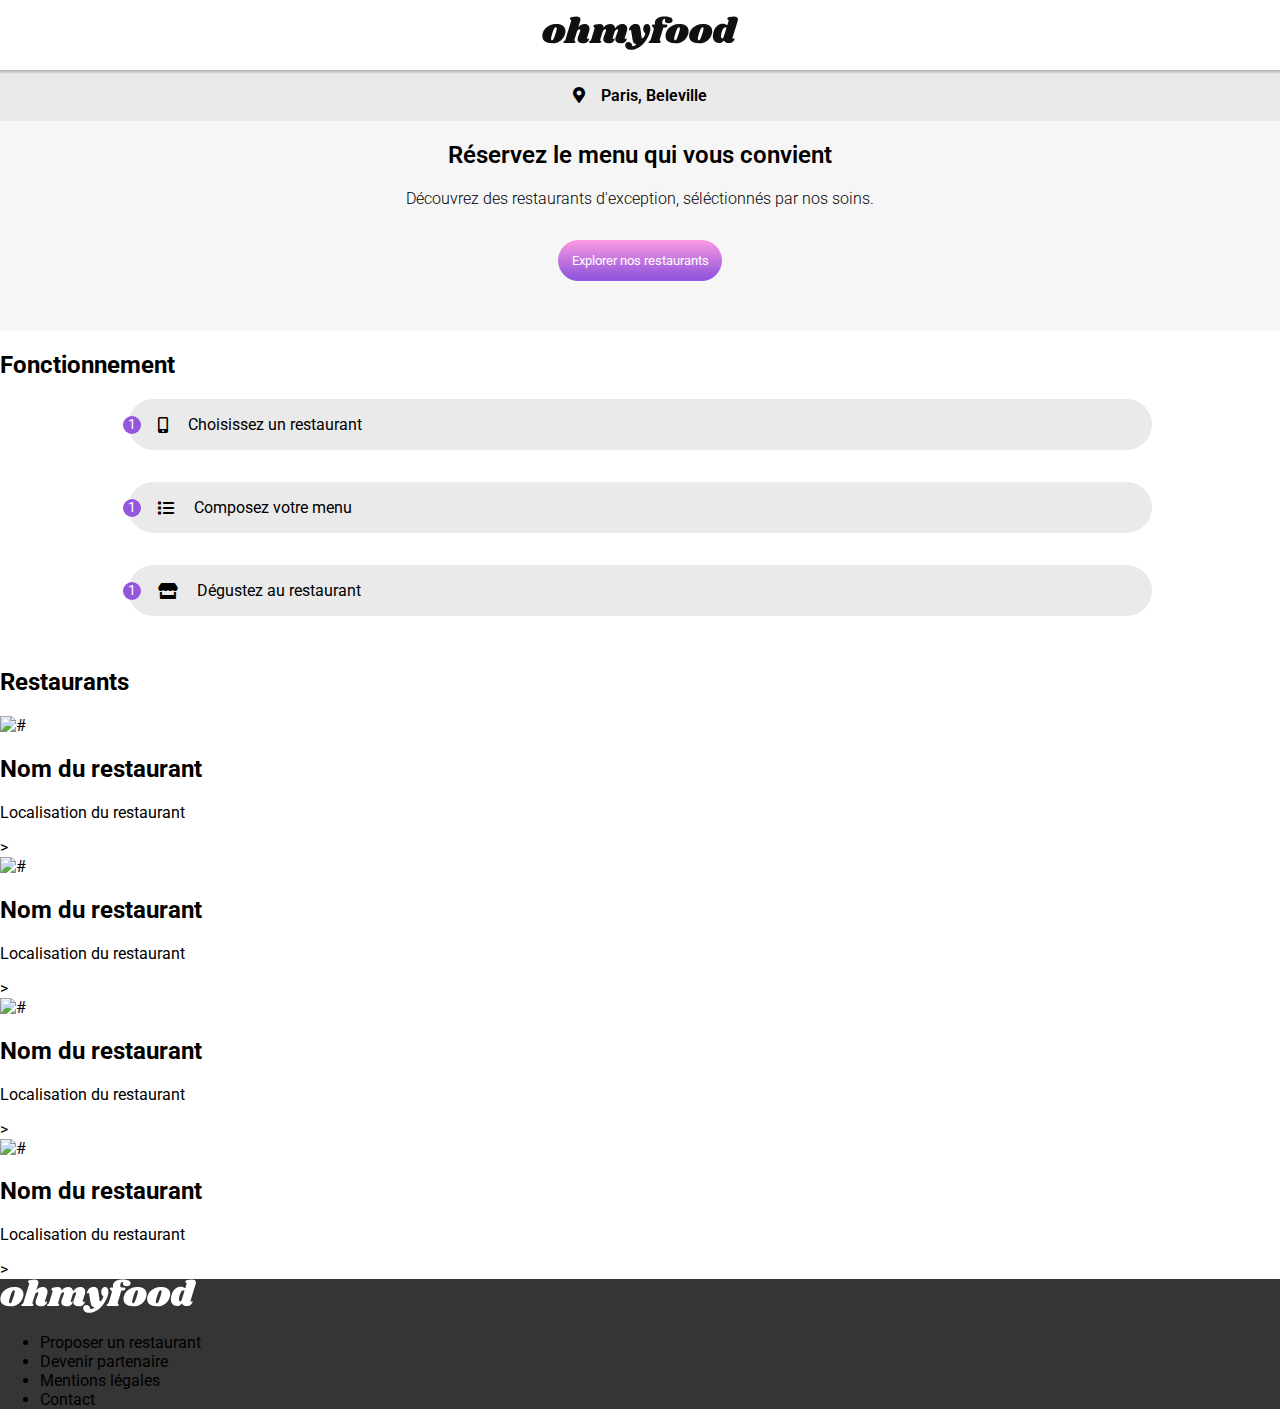
==== index.html @ 67c75eb5 "initial commit" ====
<!DOCTYPE html>
<html lang="fr">
<head>
    <meta charset="UTF-8">
    <meta http-equiv="X-UA-Compatible" content="IE=edge">
    <meta name="viewport" content="width=device-width, initial-scale=1.0">
    <link href="style.css" rel="stylesheet"> 
    <link href="fontawesome/css/all.css" rel="stylesheet">
    <link rel="preconnect" href="https://fonts.googleapis.com">
    <link rel="preconnect" href="https://fonts.gstatic.com" crossorigin>
    <link href="https://fonts.googleapis.com/css2?family=Roboto:ital,wght@0,100;0,300;0,400;0,500;0,700;0,900;1,100;1,300;1,400;1,500;1,700;1,900&display=swap" rel="stylesheet">
    <link rel="preconnect" href="https://fonts.googleapis.com">
    <link rel="preconnect" href="https://fonts.gstatic.com" crossorigin>
    <link href="https://fonts.googleapis.com/css2?family=Shrikhand&display=swap" rel="stylesheet">
    <title>Ohmyfood!</title>
</head>
<body>
    <header>
        <img class="header__logo" src="logo/ohmyfood@2x.svg" alt="logo de Ohmyfood!">
    </header>
    <section class="explore">
        <div class="explore__localisation">
          <i class="fas fa-map-marker-alt"></i>
            <p>Paris, Beleville</p>
        </div>
        <div class="explore__body">
            <h2>Réservez le menu qui vous convient</h2>
            <p>Découvrez des restaurants d'exception, séléctionnés par nos soins.</p>
            <button class="explore__button" name="button">Explorer nos restaurants</button>
        </div>
    </section>
    <section class="fonctionnement">
        <h2>Fonctionnement</h2>
        <div class="fonctionnement__button__layout">
            <div class="fonctionnement__button">
                <i class="fas fa-mobile-alt"></i>
                <p>Choisissez un restaurant</p>
            </div>
            <div class="fonctionnement__button">
                <i class="fas fa-list"></i>
                <p>Composez votre menu</p>
            </div>
            <div class="fonctionnement__button fonctionnement__button--active">
                <i class="fas fa-store"></i>
                <p>Dégustez au restaurant</p>
            </div>
        </div>
    </section>
    <section class="restaurants">
        <h2>Restaurants</h2>
        <div class="restaurants-card restaurants-card-new">
            <img class="restaurants-card__img" src="" alt="#">
            <div class="restaurants-card__body">
                <div class="restaurants-card__title">
                    <h2>Nom du restaurant</h2>
                    <p>Localisation du restaurant</p>
                </div>
                <i class="restaurant-card__like"></i>>
            </div>
        </div>
        <div class="restaurants-card restaurants-card-new">
            <img class="restaurants-card__img" src="" alt="#">
            <div class="restaurants-card__body">
                <div class="restaurants-card__title">
                    <h2>Nom du restaurant</h2>
                    <p>Localisation du restaurant</p>
                </div>
                <i class="restaurant-card__like"></i>>
            </div>
        </div>
        <div class="restaurants-card">
            <img class="restaurants-card__img" src="" alt="#">
            <div class="restaurants-card__body">
                <div class="restaurants-card__title">
                    <h2>Nom du restaurant</h2>
                    <p>Localisation du restaurant</p>
                </div>
                <i class="restaurant-card__like"></i>>
            </div>
        </div>
        <div class="restaurants-card">
            <img class="restaurants-card__img" src="" alt="#">
            <div class="restaurants-card__body">
                <div class="restaurants-card__title">
                    <h2>Nom du restaurant</h2>
                    <p>Localisation du restaurant</p>
                </div>
                <i class="restaurant-card__like"></i>>
            </div>
        </div>
    </section>
    <footer>
        <svg width="196" height="34" viewBox="0 0 196 34" fill="none" xmlns="http://www.w3.org/2000/svg" class="footer__logo" alt="logo Ohmyfood!">
            <path d="M13.932 7.956C17.196 7.956 19.596 8.61599 21.132 9.936C22.692 11.256 23.472 12.984 23.472 15.12C23.472 15.84 23.376 16.644 23.184 17.532C22.728 19.5 21.876 21.228 20.628 22.716C19.38 24.18 17.844 25.32 16.02 26.136C14.22 26.928 12.264 27.324 10.152 27.324C6.81599 27.324 4.34399 26.664 2.73599 25.344C1.15199 24 0.359985 22.224 0.359985 20.016C0.359985 19.272 0.455985 18.444 0.647985 17.532C1.10399 15.66 1.96799 14.004 3.23999 12.564C4.53599 11.1 6.10799 9.972 7.95599 9.18C9.82799 8.364 11.82 7.956 13.932 7.956ZM13.824 11.16C13.32 11.16 12.78 11.616 12.204 12.528C11.652 13.416 10.992 15.108 10.224 17.604C9.45599 20.1 9.07199 21.852 9.07199 22.86C9.07199 23.388 9.15599 23.748 9.32399 23.94C9.49199 24.108 9.71999 24.192 10.008 24.192C10.512 24.24 11.028 23.808 11.556 22.896C12.108 21.984 12.792 20.208 13.608 17.568C14.352 15.24 14.724 13.548 14.724 12.492C14.724 11.988 14.64 11.64 14.472 11.448C14.328 11.256 14.112 11.16 13.824 11.16Z" fill="#101010"/>
            <path d="M44.9899 22.032C44.9419 22.128 44.9179 22.272 44.9179 22.464C44.9179 22.632 44.9539 22.764 45.0259 22.86C45.1219 22.956 45.2419 23.004 45.3859 23.004C45.6739 23.004 45.9139 22.884 46.1059 22.644C46.3219 22.38 46.4659 22.248 46.5379 22.248C46.6579 22.248 46.7539 22.332 46.8259 22.5C46.8979 22.644 46.9339 22.824 46.9339 23.04C46.9579 23.736 46.7299 24.42 46.2499 25.092C45.7699 25.74 45.0619 26.28 44.1259 26.712C43.2139 27.12 42.1099 27.324 40.8139 27.324C39.2299 27.324 37.9699 26.964 37.0339 26.244C36.0979 25.5 35.6179 24.516 35.5939 23.292C35.5939 22.404 35.8099 21.408 36.2419 20.304L38.2219 15.12C38.3419 14.808 38.4019 14.556 38.4019 14.364C38.4019 14.052 38.2939 13.812 38.0779 13.644C37.8859 13.452 37.6459 13.356 37.3579 13.356C36.9019 13.356 36.4339 13.572 35.9539 14.004C35.4979 14.412 35.1259 15.084 34.8379 16.02V15.948L32.5699 23.256C32.4979 23.544 32.4619 23.796 32.4619 24.012C32.4619 24.324 32.5219 24.576 32.6419 24.768C32.7619 24.936 32.9299 25.104 33.1459 25.272C33.3139 25.44 33.4339 25.584 33.5059 25.704C33.5779 25.8 33.5899 25.932 33.5419 26.1C33.4219 26.412 33.1819 26.64 32.8219 26.784C32.4619 26.928 31.9099 27 31.1659 27H22.9579C22.3339 27 21.8779 26.904 21.5899 26.712C21.3019 26.496 21.2059 26.22 21.3019 25.884C21.3979 25.596 21.6499 25.344 22.0579 25.128C22.4179 24.936 22.7179 24.708 22.9579 24.444C23.1979 24.18 23.4019 23.76 23.5699 23.184L29.0419 5.22C29.1139 5.004 29.1499 4.824 29.1499 4.68C29.1499 4.416 29.0779 4.2 28.9339 4.032C28.8139 3.864 28.6459 3.696 28.4299 3.528C28.1899 3.336 28.0099 3.168 27.8899 3.024C27.7939 2.88 27.7819 2.688 27.8539 2.448C27.9979 1.896 28.7539 1.416 30.1219 1.00799C31.4899 0.599996 32.9179 0.395996 34.4059 0.395996C35.7979 0.395996 36.8179 0.659996 37.4659 1.188C38.1379 1.716 38.4739 2.436 38.4739 3.348C38.4739 3.876 38.3899 4.392 38.2219 4.896L36.2779 11.232C37.2139 10.008 38.1979 9.156 39.2299 8.676C40.2859 8.196 41.4259 7.956 42.6499 7.956C44.1139 7.956 45.2899 8.4 46.1779 9.288C47.0899 10.176 47.5459 11.328 47.5459 12.744C47.5459 13.488 47.4259 14.22 47.1859 14.94L44.9899 22.032Z" fill="#101010"/>
            <path d="M82.7165 22.032C82.6685 22.128 82.6445 22.272 82.6445 22.464C82.6445 22.632 82.6805 22.764 82.7525 22.86C82.8485 22.956 82.9685 23.004 83.1125 23.004C83.4005 23.004 83.6405 22.884 83.8325 22.644C84.0485 22.38 84.1925 22.248 84.2645 22.248C84.3845 22.248 84.4805 22.332 84.5525 22.5C84.6245 22.644 84.6605 22.824 84.6605 23.04C84.6845 23.736 84.4565 24.42 83.9765 25.092C83.4965 25.74 82.7885 26.28 81.8525 26.712C80.9405 27.12 79.8365 27.324 78.5405 27.324C76.9565 27.324 75.6965 26.964 74.7605 26.244C73.8245 25.5 73.3445 24.516 73.3205 23.292C73.3205 22.404 73.5365 21.408 73.9685 20.304L75.9485 15.12C76.0685 14.808 76.1285 14.556 76.1285 14.364C76.1285 14.052 76.0205 13.812 75.8045 13.644C75.6125 13.452 75.3725 13.356 75.0845 13.356C74.6765 13.356 74.2565 13.536 73.8245 13.896C73.3925 14.256 73.0085 14.82 72.6725 15.588L70.6925 22.032C70.6445 22.128 70.6205 22.272 70.6205 22.464C70.6205 22.632 70.6565 22.764 70.7285 22.86C70.8245 22.956 70.9445 23.004 71.0885 23.004C71.3765 23.004 71.6165 22.884 71.8085 22.644C72.0245 22.38 72.1685 22.248 72.2405 22.248C72.3605 22.248 72.4565 22.332 72.5285 22.5C72.6005 22.644 72.6365 22.824 72.6365 23.04C72.6605 23.736 72.4325 24.42 71.9525 25.092C71.4725 25.74 70.7645 26.28 69.8285 26.712C68.9165 27.12 67.8125 27.324 66.5165 27.324C64.9325 27.324 63.6725 26.964 62.7365 26.244C61.8005 25.5 61.3205 24.516 61.2965 23.292C61.2965 22.404 61.5125 21.408 61.9445 20.304L63.9245 15.12C64.0445 14.808 64.1045 14.556 64.1045 14.364C64.1045 14.052 63.9965 13.812 63.7805 13.644C63.5885 13.452 63.3485 13.356 63.0605 13.356C62.6525 13.356 62.2325 13.536 61.8005 13.896C61.3685 14.232 61.0085 14.784 60.7205 15.552L58.3445 23.256C58.2485 23.52 58.2005 23.772 58.2005 24.012C58.2005 24.3 58.2605 24.54 58.3805 24.732C58.5005 24.9 58.6685 25.08 58.8845 25.272C59.0525 25.416 59.1725 25.548 59.2445 25.668C59.3165 25.788 59.3285 25.932 59.2805 26.1C59.1845 26.412 58.9565 26.64 58.5965 26.784C58.2365 26.928 57.6725 27 56.9045 27H48.6965C48.0725 27 47.6285 26.904 47.3645 26.712C47.0765 26.496 46.9685 26.22 47.0405 25.884C47.1365 25.596 47.3885 25.344 47.7965 25.128C48.1565 24.936 48.4565 24.708 48.6965 24.444C48.9365 24.18 49.1405 23.76 49.3085 23.184L52.5125 12.78C52.5605 12.66 52.5845 12.492 52.5845 12.276C52.5845 12.012 52.5245 11.808 52.4045 11.664C52.3085 11.52 52.1405 11.34 51.9005 11.124C51.6605 10.932 51.4925 10.764 51.3965 10.62C51.3005 10.476 51.2885 10.284 51.3605 10.044C51.5045 9.492 52.2605 9.012 53.6285 8.604C54.9965 8.172 56.4245 7.956 57.9125 7.956C59.0885 7.956 60.0125 8.28 60.6845 8.928C61.3805 9.576 61.7165 10.464 61.6925 11.592C62.6765 10.224 63.7085 9.276 64.7885 8.748C65.8925 8.22 67.0805 7.956 68.3525 7.956C69.7445 7.956 70.8725 8.364 71.7365 9.18C72.6245 9.972 73.1165 11.016 73.2125 12.312C74.2445 10.68 75.3485 9.552 76.5245 8.928C77.7005 8.28 78.9845 7.956 80.3765 7.956C81.8405 7.956 83.0165 8.4 83.9045 9.288C84.8165 10.176 85.2725 11.328 85.2725 12.744C85.2725 13.488 85.1525 14.22 84.9125 14.94L82.7165 22.032Z" fill="#101010"/>
            <path d="M104.932 7.956C105.988 7.956 106.828 8.388 107.452 9.252C108.1 10.092 108.424 11.244 108.424 12.708C108.424 13.98 108.196 15.348 107.74 16.812C106.852 19.764 105.424 22.548 103.456 25.164C101.512 27.78 99.2675 29.88 96.7235 31.464C94.2035 33.048 91.6836 33.84 89.1636 33.84C87.9156 33.84 86.8355 33.624 85.9235 33.192C85.0355 32.76 84.3635 32.184 83.9075 31.464C83.4275 30.744 83.1875 29.976 83.1875 29.16C83.1875 28.8 83.2475 28.404 83.3675 27.972C83.5835 27.3 83.9435 26.784 84.4475 26.424C84.9515 26.064 85.5516 25.884 86.2476 25.884C87.3516 25.884 88.2515 26.256 88.9475 27C89.6675 27.768 90.1236 28.812 90.3156 30.132C91.8516 30.06 93.2675 29.4 94.5635 28.152C93.3395 27.936 92.4275 27.528 91.8275 26.928C91.2515 26.304 90.8555 25.344 90.6395 24.048L89.1995 15.228C89.1275 14.772 89.0195 14.46 88.8755 14.292C88.7555 14.1 88.5876 14.004 88.3716 14.004C88.2036 14.004 87.9995 14.088 87.7595 14.256C87.5435 14.424 87.3875 14.508 87.2915 14.508C87.0995 14.508 87.0035 14.304 87.0035 13.896C87.0035 13.56 87.0635 13.2 87.1835 12.816C87.6155 11.448 88.4196 10.296 89.5956 9.36C90.7716 8.4 92.1395 7.92 93.6995 7.92C95.2355 7.92 96.3635 8.376 97.0835 9.288C97.8275 10.2 98.3076 11.604 98.5236 13.5L99.6035 21.42C99.6755 22.02 99.8915 22.32 100.252 22.32C100.684 22.32 101.188 21.936 101.764 21.168C102.34 20.376 102.904 19.26 103.456 17.82C102.736 17.172 102.184 16.428 101.8 15.588C101.416 14.748 101.224 13.848 101.224 12.888C101.224 12.144 101.32 11.472 101.512 10.872C101.8 9.912 102.244 9.192 102.844 8.712C103.468 8.208 104.164 7.956 104.932 7.956Z" fill="#101010"/>
            <path d="M122.864 0.395996C125.432 0.395996 127.352 0.791996 128.624 1.584C129.92 2.352 130.568 3.3 130.568 4.428C130.568 5.34 130.184 6.048 129.416 6.552C128.672 7.032 127.688 7.272 126.464 7.272C125.336 7.272 124.46 6.996 123.836 6.444C123.212 5.892 122.9 5.208 122.9 4.392C122.9 3.888 123.056 3.36 123.368 2.808C122.648 2.808 122.048 2.988 121.568 3.348C121.088 3.684 120.716 4.272 120.452 5.112C120.308 5.64 120.236 6.132 120.236 6.588C120.236 7.164 120.332 7.62 120.524 7.956C120.74 8.268 121.04 8.424 121.424 8.424H123.548C124.796 8.424 125.42 8.808 125.42 9.576C125.42 9.672 125.396 9.816 125.348 10.008C125.204 10.536 124.904 10.932 124.448 11.196C124.016 11.46 123.356 11.592 122.468 11.592H121.388L117.824 23.256C117.752 23.544 117.716 23.796 117.716 24.012C117.716 24.324 117.776 24.576 117.896 24.768C118.016 24.936 118.184 25.104 118.4 25.272C118.568 25.44 118.688 25.584 118.76 25.704C118.832 25.8 118.844 25.932 118.796 26.1C118.676 26.412 118.436 26.64 118.076 26.784C117.716 26.928 117.164 27 116.42 27H108.212C107.588 27 107.132 26.904 106.844 26.712C106.556 26.496 106.46 26.22 106.556 25.884C106.652 25.596 106.904 25.344 107.312 25.128C107.672 24.936 107.972 24.708 108.212 24.444C108.452 24.18 108.656 23.76 108.824 23.184L111.632 13.968C111.752 13.608 111.812 13.236 111.812 12.852C111.812 12.372 111.704 12 111.488 11.736C111.296 11.448 110.996 11.136 110.588 10.8C110.324 10.584 110.12 10.404 109.976 10.26C109.856 10.092 109.796 9.9 109.796 9.684C109.772 9.228 109.928 8.904 110.264 8.712C110.624 8.52 111.296 8.424 112.28 8.424H113.18C113.012 7.824 112.928 7.224 112.928 6.624C112.928 6.024 113.036 5.4 113.252 4.752C113.708 3.528 114.68 2.496 116.168 1.65599C117.68 0.815996 119.912 0.395996 122.864 0.395996Z" fill="#101010"/>
            <path d="M137.084 7.956C140.348 7.956 142.748 8.61599 144.284 9.936C145.844 11.256 146.624 12.984 146.624 15.12C146.624 15.84 146.528 16.644 146.336 17.532C145.88 19.5 145.028 21.228 143.78 22.716C142.532 24.18 140.996 25.32 139.172 26.136C137.372 26.928 135.416 27.324 133.304 27.324C129.968 27.324 127.496 26.664 125.888 25.344C124.304 24 123.512 22.224 123.512 20.016C123.512 19.272 123.608 18.444 123.8 17.532C124.256 15.66 125.12 14.004 126.392 12.564C127.688 11.1 129.26 9.972 131.108 9.18C132.98 8.364 134.972 7.956 137.084 7.956ZM136.976 11.16C136.472 11.16 135.932 11.616 135.356 12.528C134.804 13.416 134.144 15.108 133.376 17.604C132.608 20.1 132.224 21.852 132.224 22.86C132.224 23.388 132.308 23.748 132.476 23.94C132.644 24.108 132.872 24.192 133.16 24.192C133.664 24.24 134.18 23.808 134.708 22.896C135.26 21.984 135.944 20.208 136.76 17.568C137.504 15.24 137.876 13.548 137.876 12.492C137.876 11.988 137.792 11.64 137.624 11.448C137.48 11.256 137.264 11.16 136.976 11.16Z" fill="#101010"/>
            <path d="M160.709 7.956C163.973 7.956 166.373 8.61599 167.909 9.936C169.469 11.256 170.249 12.984 170.249 15.12C170.249 15.84 170.153 16.644 169.961 17.532C169.505 19.5 168.653 21.228 167.405 22.716C166.157 24.18 164.621 25.32 162.797 26.136C160.997 26.928 159.041 27.324 156.929 27.324C153.593 27.324 151.121 26.664 149.513 25.344C147.929 24 147.137 22.224 147.137 20.016C147.137 19.272 147.233 18.444 147.425 17.532C147.881 15.66 148.745 14.004 150.017 12.564C151.313 11.1 152.885 9.972 154.733 9.18C156.605 8.364 158.597 7.956 160.709 7.956ZM160.601 11.16C160.097 11.16 159.557 11.616 158.981 12.528C158.429 13.416 157.769 15.108 157.001 17.604C156.233 20.1 155.849 21.852 155.849 22.86C155.849 23.388 155.933 23.748 156.101 23.94C156.269 24.108 156.497 24.192 156.785 24.192C157.289 24.24 157.805 23.808 158.333 22.896C158.885 21.984 159.569 20.208 160.385 17.568C161.129 15.24 161.501 13.548 161.501 12.492C161.501 11.988 161.417 11.64 161.249 11.448C161.105 11.256 160.889 11.16 160.601 11.16Z" fill="#101010"/>
            <path d="M190.526 21.816C190.478 22.008 190.454 22.14 190.454 22.212C190.454 22.38 190.502 22.512 190.598 22.608C190.694 22.704 190.814 22.752 190.958 22.752C191.246 22.752 191.486 22.632 191.678 22.392C191.894 22.128 192.038 21.996 192.11 21.996C192.23 21.996 192.326 22.08 192.398 22.248C192.47 22.416 192.506 22.608 192.506 22.824C192.53 23.472 192.278 24.132 191.75 24.804C191.246 25.476 190.562 26.028 189.698 26.46C188.834 26.892 187.898 27.108 186.89 27.108C185.69 27.108 184.646 26.88 183.758 26.424C182.87 25.968 182.258 25.368 181.922 24.624C181.274 25.464 180.53 26.088 179.69 26.496C178.85 26.904 177.962 27.108 177.026 27.108C175.922 27.108 174.89 26.832 173.93 26.28C172.994 25.728 172.238 24.948 171.662 23.94C171.11 22.908 170.834 21.744 170.834 20.448C170.834 18.264 171.242 16.212 172.058 14.292C172.898 12.348 174.062 10.788 175.55 9.612C177.038 8.412 178.73 7.812 180.626 7.812C181.658 7.812 182.534 7.932 183.254 8.172C183.998 8.412 184.67 8.772 185.27 9.252L186.494 5.22C186.566 5.004 186.602 4.824 186.602 4.68C186.602 4.416 186.53 4.2 186.386 4.032C186.266 3.864 186.098 3.696 185.882 3.528C185.642 3.336 185.462 3.168 185.342 3.024C185.246 2.88 185.234 2.688 185.306 2.448C185.45 1.896 186.206 1.416 187.574 1.00799C188.942 0.599996 190.37 0.395996 191.858 0.395996C193.25 0.395996 194.27 0.659996 194.918 1.188C195.59 1.716 195.926 2.436 195.926 3.348C195.926 3.876 195.842 4.392 195.674 4.896L190.526 21.816ZM184.514 11.7C184.13 11.364 183.71 11.196 183.254 11.196C182.558 11.196 181.874 11.712 181.202 12.744C180.53 13.776 179.99 15.024 179.582 16.488C179.174 17.952 178.982 19.272 179.006 20.448C179.006 21.768 179.438 22.428 180.302 22.428C180.614 22.428 180.878 22.308 181.094 22.068C181.31 21.804 181.514 21.384 181.706 20.808L184.514 11.7Z" fill="#101010"/>
            </svg>
        <ul>
            <li><i></i>Proposer un restaurant</li>
            <li><i></i>Devenir partenaire</li>
            <li>Mentions légales</li>
            <li>Contact</li>
        </ul>
    </footer>
</body>
</html>
---- style.css ----
body {
  margin: 0;
  font-family: 'Roboto', sans-serif;
}

.restaurant-name-title {
  font-family: 'Shrikhand', cursive;
}

a {
  text-decoration: none;
}

header {
  text-align: center;
  padding: 1rem;
}

.explore {
  background: #f6f6f6;
  text-align: center;
}

.explore__localisation {
  background: linear-gradient(180deg, rgba(45, 45, 45, 0.35232) 0%, #eaeaea 8%);
  display: flex;
  justify-content: center;
  align-items: baseline;
}

.explore__localisation > p {
  font-weight: 600;
  padding-left: 1rem;
}

.explore__body {
  padding-right: 2em;
  padding-left: 2em;
}

.explore__body > h2 {
  font-weight: 600;
  font-size: 1.5rem;
}

.explore__body > p {
  margin-bottom: 2rem;
  font-weight: 300;
}

.explore__button {
  background: linear-gradient(180deg, rgba(255, 121, 218, 0.738471) 0%, #9356dc 91%);
  border-radius: 50px;
  border: 0;
  padding: 1em;
  color: white;
  margin-bottom: 50px;
  font-family: inherit;
}

.fonctionnement__button__layout {
  display: flex;
  flex-direction: column;
}

.fonctionnement__button {
  position: relative;
  background: #eaeaea;
  border-radius: 50px;
  width: 80%;
  margin-right: auto;
  margin-left: auto;
  display: flex;
  justify-content: flex-start;
  align-items: center;
  margin-bottom: 2rem;
}

.fonctionnement__button::before {
  content: "1";
  position: absolute;
  left: -5px;
  background: #9356DC;
  height: 18px;
  width: 18px;
  border-radius: 20px;
  text-align: center;
  color: white;
  font-size: 0.9rem;
}

.fonctionnement__button > i {
  padding-right: 20px;
  padding-left: 30px;
}

footer {
  background-color: #353535;
}

.footer__logo path {
  fill: #fff;
}
/*# sourceMappingURL=style.css.map */
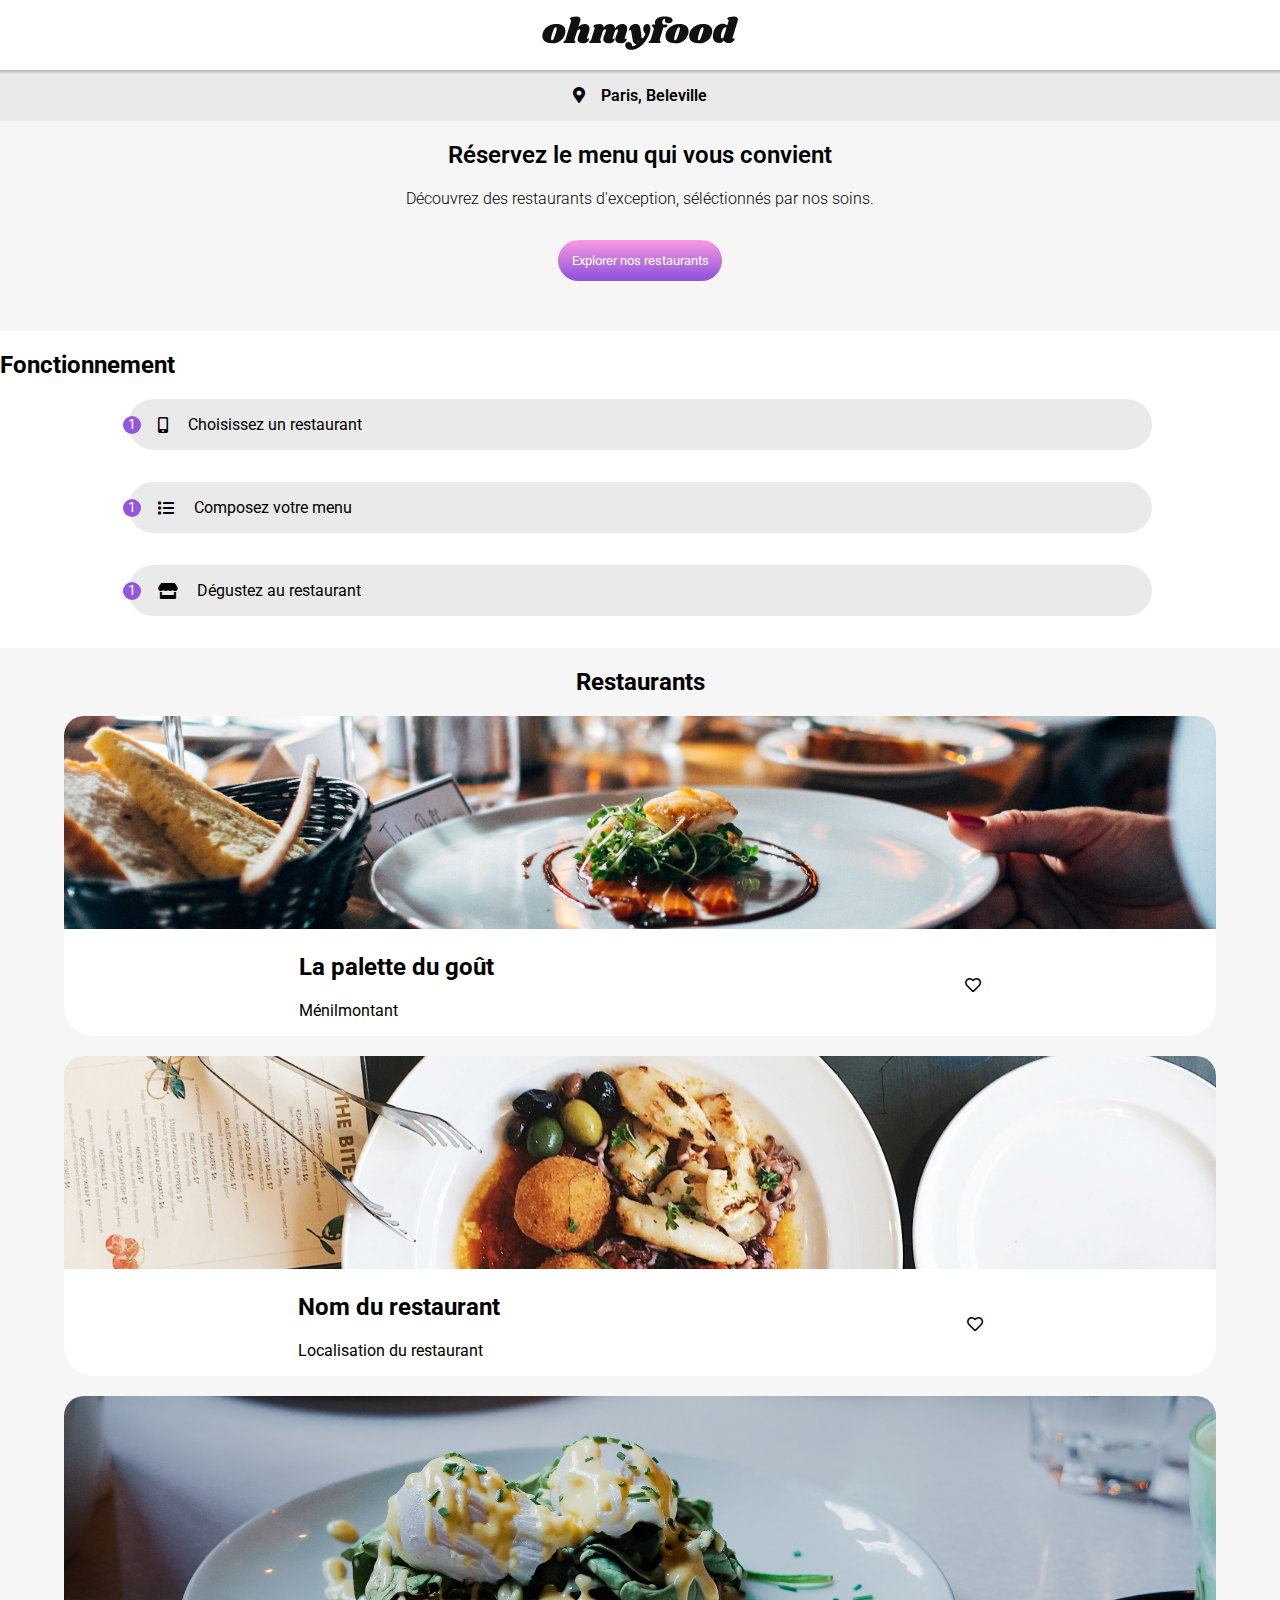
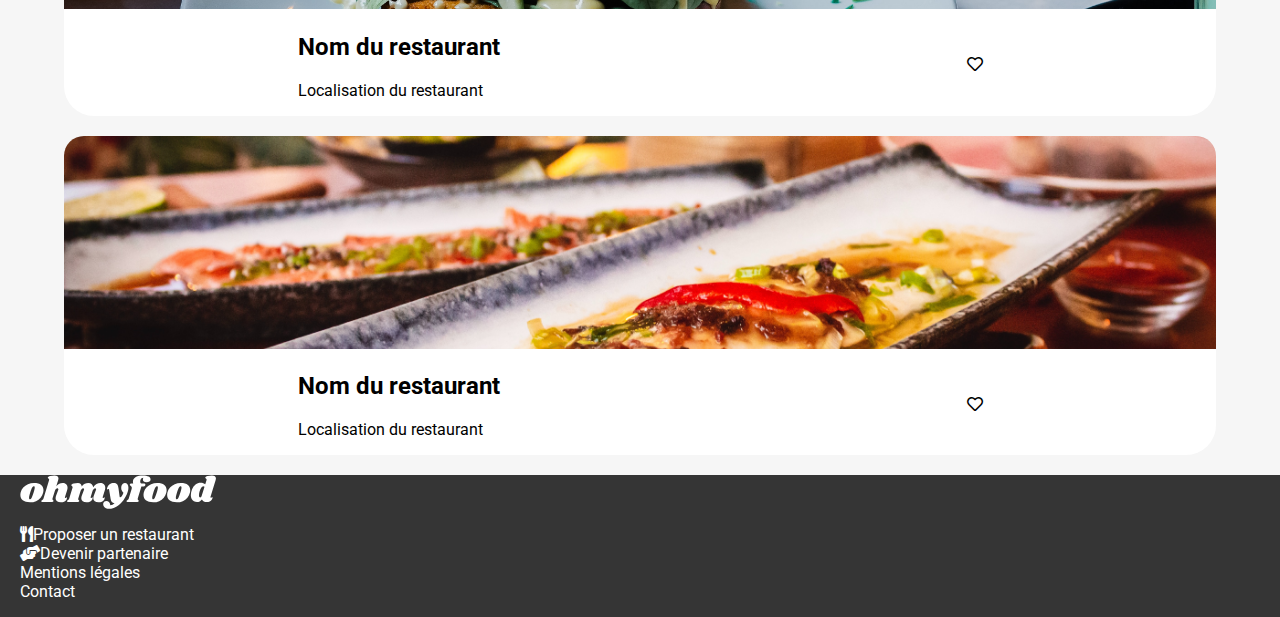
==== commit dafa681c: "avancée page d'acceuil" ====
--- a/index.html
+++ b/index.html
@@ -49,43 +49,43 @@
     <section class="restaurants">
         <h2>Restaurants</h2>
         <div class="restaurants-card restaurants-card-new">
-            <img class="restaurants-card__img" src="" alt="#">
+            <img class="restaurants-card__img" src="img/jay-wennington-N_Y88TWmGwA-unsplash.jpg" alt="Photo d'un plat de La palette du goût  ">
+            <div class="restaurants-card__body">
+                <div class="restaurants-card__title">
+                    <h2>La palette du goût</h2>
+                    <p>Ménilmontant</p>
+                </div>
+                <i class="far fa-heart"></i>
+            </div>
+        </div>
+        <div class="restaurants-card restaurants-card-new">
+            <img class="restaurants-card__img" src="img/stil-u2Lp8tXIcjw-unsplash.jpg" alt="#">
             <div class="restaurants-card__body">
                 <div class="restaurants-card__title">
                     <h2>Nom du restaurant</h2>
                     <p>Localisation du restaurant</p>
                 </div>
-                <i class="restaurant-card__like"></i>>
+                <i class="far fa-heart"></i>
             </div>
         </div>
-        <div class="restaurants-card restaurants-card-new">
-            <img class="restaurants-card__img" src="" alt="#">
+        <div class="restaurants-card">
+            <img class="restaurants-card__img" src="img/toa-heftiba-DQKerTsQwi0-unsplash.jpg" alt="#">
             <div class="restaurants-card__body">
                 <div class="restaurants-card__title">
                     <h2>Nom du restaurant</h2>
                     <p>Localisation du restaurant</p>
                 </div>
-                <i class="restaurant-card__like"></i>>
+                <i class="far fa-heart"></i>
             </div>
         </div>
         <div class="restaurants-card">
-            <img class="restaurants-card__img" src="" alt="#">
+            <img class="restaurants-card__img" src="img/louis-hansel-shotsoflouis-qNBGVyOCY8Q-unsplash.jpg" alt="#">
             <div class="restaurants-card__body">
                 <div class="restaurants-card__title">
                     <h2>Nom du restaurant</h2>
                     <p>Localisation du restaurant</p>
                 </div>
-                <i class="restaurant-card__like"></i>>
-            </div>
-        </div>
-        <div class="restaurants-card">
-            <img class="restaurants-card__img" src="" alt="#">
-            <div class="restaurants-card__body">
-                <div class="restaurants-card__title">
-                    <h2>Nom du restaurant</h2>
-                    <p>Localisation du restaurant</p>
-                </div>
-                <i class="restaurant-card__like"></i>>
+                <i class="far fa-heart"></i>
             </div>
         </div>
     </section>
@@ -101,8 +101,8 @@
             <path d="M190.526 21.816C190.478 22.008 190.454 22.14 190.454 22.212C190.454 22.38 190.502 22.512 190.598 22.608C190.694 22.704 190.814 22.752 190.958 22.752C191.246 22.752 191.486 22.632 191.678 22.392C191.894 22.128 192.038 21.996 192.11 21.996C192.23 21.996 192.326 22.08 192.398 22.248C192.47 22.416 192.506 22.608 192.506 22.824C192.53 23.472 192.278 24.132 191.75 24.804C191.246 25.476 190.562 26.028 189.698 26.46C188.834 26.892 187.898 27.108 186.89 27.108C185.69 27.108 184.646 26.88 183.758 26.424C182.87 25.968 182.258 25.368 181.922 24.624C181.274 25.464 180.53 26.088 179.69 26.496C178.85 26.904 177.962 27.108 177.026 27.108C175.922 27.108 174.89 26.832 173.93 26.28C172.994 25.728 172.238 24.948 171.662 23.94C171.11 22.908 170.834 21.744 170.834 20.448C170.834 18.264 171.242 16.212 172.058 14.292C172.898 12.348 174.062 10.788 175.55 9.612C177.038 8.412 178.73 7.812 180.626 7.812C181.658 7.812 182.534 7.932 183.254 8.172C183.998 8.412 184.67 8.772 185.27 9.252L186.494 5.22C186.566 5.004 186.602 4.824 186.602 4.68C186.602 4.416 186.53 4.2 186.386 4.032C186.266 3.864 186.098 3.696 185.882 3.528C185.642 3.336 185.462 3.168 185.342 3.024C185.246 2.88 185.234 2.688 185.306 2.448C185.45 1.896 186.206 1.416 187.574 1.00799C188.942 0.599996 190.37 0.395996 191.858 0.395996C193.25 0.395996 194.27 0.659996 194.918 1.188C195.59 1.716 195.926 2.436 195.926 3.348C195.926 3.876 195.842 4.392 195.674 4.896L190.526 21.816ZM184.514 11.7C184.13 11.364 183.71 11.196 183.254 11.196C182.558 11.196 181.874 11.712 181.202 12.744C180.53 13.776 179.99 15.024 179.582 16.488C179.174 17.952 178.982 19.272 179.006 20.448C179.006 21.768 179.438 22.428 180.302 22.428C180.614 22.428 180.878 22.308 181.094 22.068C181.31 21.804 181.514 21.384 181.706 20.808L184.514 11.7Z" fill="#101010"/>
             </svg>
         <ul>
-            <li><i></i>Proposer un restaurant</li>
-            <li><i></i>Devenir partenaire</li>
+            <li><i class="fas fa-utensils"></i>Proposer un restaurant</li>
+            <li><i class="fas fa-hands-helping"></i>Devenir partenaire</li>
             <li>Mentions légales</li>
             <li>Contact</li>
         </ul>
--- a/style.css
+++ b/style.css
@@ -94,8 +94,55 @@
   padding-left: 30px;
 }
 
+.fonctionnement__button--active:hover {
+  background: #f5edff;
+}
+
+.fonctionnement__button--active:hover .fa-store {
+  color: #9356DC;
+}
+
+.restaurants {
+  display: flex;
+  flex-direction: column;
+  align-items: center;
+  background: #f6f6f6;
+  height: auto;
+  width: 100%;
+}
+
+.restaurants-card {
+  background: white;
+  border-radius: 30px;
+  width: 90%;
+  margin-bottom: 20px;
+}
+
+.restaurants-card__img {
+  border-radius: 20px 20px 0px 0px;
+  width: 100%;
+  max-height: 213px;
+  object-fit: cover;
+}
+
+.restaurants-card__body {
+  display: flex;
+  justify-content: space-around;
+  align-items: center;
+  width: 100%;
+}
+
 footer {
   background-color: #353535;
+  color: white;
+  display: flex;
+  flex-direction: column;
+  padding-left: 20px;
+}
+
+footer > ul {
+  list-style: none;
+  padding: 0;
 }
 
 .footer__logo path {
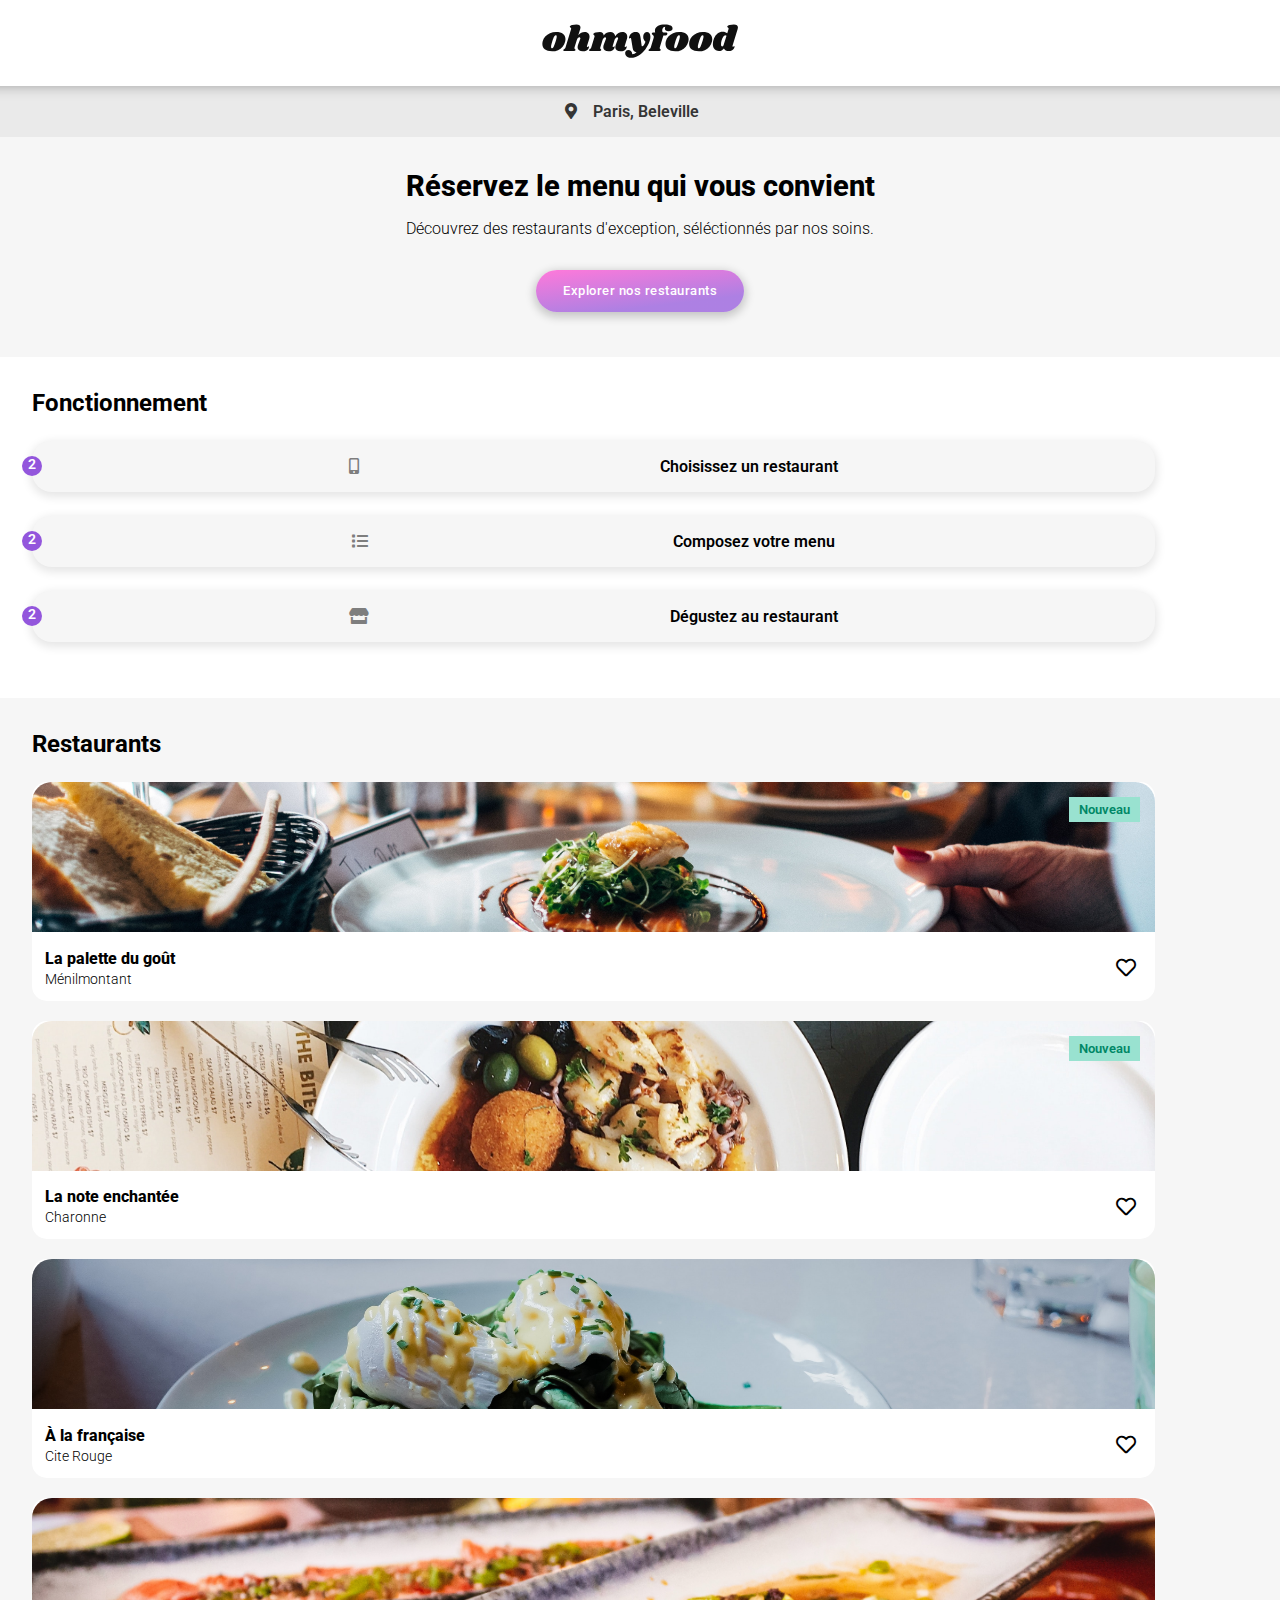
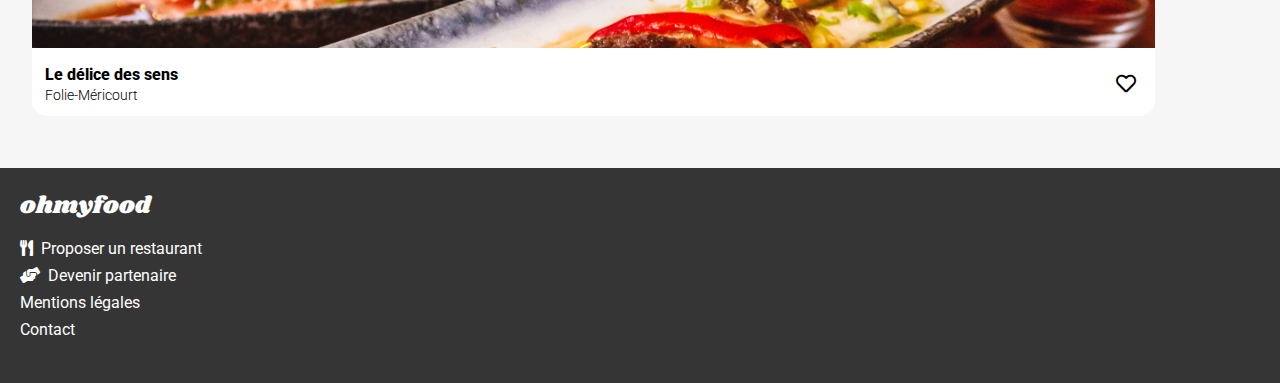
==== commit 66ff6384: "index.html mobile terminée" ====
--- a/index.html
+++ b/index.html
@@ -59,47 +59,38 @@
             </div>
         </div>
         <div class="restaurants-card restaurants-card-new">
-            <img class="restaurants-card__img" src="img/stil-u2Lp8tXIcjw-unsplash.jpg" alt="#">
+            <img class="restaurants-card__img" src="img/stil-u2Lp8tXIcjw-unsplash.jpg" alt="Photo d'un plat de La note enchantée">
             <div class="restaurants-card__body">
                 <div class="restaurants-card__title">
-                    <h2>Nom du restaurant</h2>
-                    <p>Localisation du restaurant</p>
+                    <h2>La note enchantée</h2>
+                    <p>Charonne</p>
                 </div>
                 <i class="far fa-heart"></i>
             </div>
         </div>
         <div class="restaurants-card">
-            <img class="restaurants-card__img" src="img/toa-heftiba-DQKerTsQwi0-unsplash.jpg" alt="#">
+            <img class="restaurants-card__img" src="img/toa-heftiba-DQKerTsQwi0-unsplash.jpg" alt="Photo d'un plat de A la française">
             <div class="restaurants-card__body">
                 <div class="restaurants-card__title">
-                    <h2>Nom du restaurant</h2>
-                    <p>Localisation du restaurant</p>
+                    <h2>À la française</h2>
+                    <p>Cite Rouge</p>
                 </div>
                 <i class="far fa-heart"></i>
             </div>
         </div>
         <div class="restaurants-card">
-            <img class="restaurants-card__img" src="img/louis-hansel-shotsoflouis-qNBGVyOCY8Q-unsplash.jpg" alt="#">
+            <img class="restaurants-card__img" src="img/louis-hansel-shotsoflouis-qNBGVyOCY8Q-unsplash.jpg" alt="Photo d'un plat de Le délice des sens">
             <div class="restaurants-card__body">
                 <div class="restaurants-card__title">
-                    <h2>Nom du restaurant</h2>
-                    <p>Localisation du restaurant</p>
+                    <h2>Le délice des sens</h2>
+                    <p>Folie-Méricourt</p>
                 </div>
                 <i class="far fa-heart"></i>
             </div>
         </div>
     </section>
     <footer>
-        <svg width="196" height="34" viewBox="0 0 196 34" fill="none" xmlns="http://www.w3.org/2000/svg" class="footer__logo" alt="logo Ohmyfood!">
-            <path d="M13.932 7.956C17.196 7.956 19.596 8.61599 21.132 9.936C22.692 11.256 23.472 12.984 23.472 15.12C23.472 15.84 23.376 16.644 23.184 17.532C22.728 19.5 21.876 21.228 20.628 22.716C19.38 24.18 17.844 25.32 16.02 26.136C14.22 26.928 12.264 27.324 10.152 27.324C6.81599 27.324 4.34399 26.664 2.73599 25.344C1.15199 24 0.359985 22.224 0.359985 20.016C0.359985 19.272 0.455985 18.444 0.647985 17.532C1.10399 15.66 1.96799 14.004 3.23999 12.564C4.53599 11.1 6.10799 9.972 7.95599 9.18C9.82799 8.364 11.82 7.956 13.932 7.956ZM13.824 11.16C13.32 11.16 12.78 11.616 12.204 12.528C11.652 13.416 10.992 15.108 10.224 17.604C9.45599 20.1 9.07199 21.852 9.07199 22.86C9.07199 23.388 9.15599 23.748 9.32399 23.94C9.49199 24.108 9.71999 24.192 10.008 24.192C10.512 24.24 11.028 23.808 11.556 22.896C12.108 21.984 12.792 20.208 13.608 17.568C14.352 15.24 14.724 13.548 14.724 12.492C14.724 11.988 14.64 11.64 14.472 11.448C14.328 11.256 14.112 11.16 13.824 11.16Z" fill="#101010"/>
-            <path d="M44.9899 22.032C44.9419 22.128 44.9179 22.272 44.9179 22.464C44.9179 22.632 44.9539 22.764 45.0259 22.86C45.1219 22.956 45.2419 23.004 45.3859 23.004C45.6739 23.004 45.9139 22.884 46.1059 22.644C46.3219 22.38 46.4659 22.248 46.5379 22.248C46.6579 22.248 46.7539 22.332 46.8259 22.5C46.8979 22.644 46.9339 22.824 46.9339 23.04C46.9579 23.736 46.7299 24.42 46.2499 25.092C45.7699 25.74 45.0619 26.28 44.1259 26.712C43.2139 27.12 42.1099 27.324 40.8139 27.324C39.2299 27.324 37.9699 26.964 37.0339 26.244C36.0979 25.5 35.6179 24.516 35.5939 23.292C35.5939 22.404 35.8099 21.408 36.2419 20.304L38.2219 15.12C38.3419 14.808 38.4019 14.556 38.4019 14.364C38.4019 14.052 38.2939 13.812 38.0779 13.644C37.8859 13.452 37.6459 13.356 37.3579 13.356C36.9019 13.356 36.4339 13.572 35.9539 14.004C35.4979 14.412 35.1259 15.084 34.8379 16.02V15.948L32.5699 23.256C32.4979 23.544 32.4619 23.796 32.4619 24.012C32.4619 24.324 32.5219 24.576 32.6419 24.768C32.7619 24.936 32.9299 25.104 33.1459 25.272C33.3139 25.44 33.4339 25.584 33.5059 25.704C33.5779 25.8 33.5899 25.932 33.5419 26.1C33.4219 26.412 33.1819 26.64 32.8219 26.784C32.4619 26.928 31.9099 27 31.1659 27H22.9579C22.3339 27 21.8779 26.904 21.5899 26.712C21.3019 26.496 21.2059 26.22 21.3019 25.884C21.3979 25.596 21.6499 25.344 22.0579 25.128C22.4179 24.936 22.7179 24.708 22.9579 24.444C23.1979 24.18 23.4019 23.76 23.5699 23.184L29.0419 5.22C29.1139 5.004 29.1499 4.824 29.1499 4.68C29.1499 4.416 29.0779 4.2 28.9339 4.032C28.8139 3.864 28.6459 3.696 28.4299 3.528C28.1899 3.336 28.0099 3.168 27.8899 3.024C27.7939 2.88 27.7819 2.688 27.8539 2.448C27.9979 1.896 28.7539 1.416 30.1219 1.00799C31.4899 0.599996 32.9179 0.395996 34.4059 0.395996C35.7979 0.395996 36.8179 0.659996 37.4659 1.188C38.1379 1.716 38.4739 2.436 38.4739 3.348C38.4739 3.876 38.3899 4.392 38.2219 4.896L36.2779 11.232C37.2139 10.008 38.1979 9.156 39.2299 8.676C40.2859 8.196 41.4259 7.956 42.6499 7.956C44.1139 7.956 45.2899 8.4 46.1779 9.288C47.0899 10.176 47.5459 11.328 47.5459 12.744C47.5459 13.488 47.4259 14.22 47.1859 14.94L44.9899 22.032Z" fill="#101010"/>
-            <path d="M82.7165 22.032C82.6685 22.128 82.6445 22.272 82.6445 22.464C82.6445 22.632 82.6805 22.764 82.7525 22.86C82.8485 22.956 82.9685 23.004 83.1125 23.004C83.4005 23.004 83.6405 22.884 83.8325 22.644C84.0485 22.38 84.1925 22.248 84.2645 22.248C84.3845 22.248 84.4805 22.332 84.5525 22.5C84.6245 22.644 84.6605 22.824 84.6605 23.04C84.6845 23.736 84.4565 24.42 83.9765 25.092C83.4965 25.74 82.7885 26.28 81.8525 26.712C80.9405 27.12 79.8365 27.324 78.5405 27.324C76.9565 27.324 75.6965 26.964 74.7605 26.244C73.8245 25.5 73.3445 24.516 73.3205 23.292C73.3205 22.404 73.5365 21.408 73.9685 20.304L75.9485 15.12C76.0685 14.808 76.1285 14.556 76.1285 14.364C76.1285 14.052 76.0205 13.812 75.8045 13.644C75.6125 13.452 75.3725 13.356 75.0845 13.356C74.6765 13.356 74.2565 13.536 73.8245 13.896C73.3925 14.256 73.0085 14.82 72.6725 15.588L70.6925 22.032C70.6445 22.128 70.6205 22.272 70.6205 22.464C70.6205 22.632 70.6565 22.764 70.7285 22.86C70.8245 22.956 70.9445 23.004 71.0885 23.004C71.3765 23.004 71.6165 22.884 71.8085 22.644C72.0245 22.38 72.1685 22.248 72.2405 22.248C72.3605 22.248 72.4565 22.332 72.5285 22.5C72.6005 22.644 72.6365 22.824 72.6365 23.04C72.6605 23.736 72.4325 24.42 71.9525 25.092C71.4725 25.74 70.7645 26.28 69.8285 26.712C68.9165 27.12 67.8125 27.324 66.5165 27.324C64.9325 27.324 63.6725 26.964 62.7365 26.244C61.8005 25.5 61.3205 24.516 61.2965 23.292C61.2965 22.404 61.5125 21.408 61.9445 20.304L63.9245 15.12C64.0445 14.808 64.1045 14.556 64.1045 14.364C64.1045 14.052 63.9965 13.812 63.7805 13.644C63.5885 13.452 63.3485 13.356 63.0605 13.356C62.6525 13.356 62.2325 13.536 61.8005 13.896C61.3685 14.232 61.0085 14.784 60.7205 15.552L58.3445 23.256C58.2485 23.52 58.2005 23.772 58.2005 24.012C58.2005 24.3 58.2605 24.54 58.3805 24.732C58.5005 24.9 58.6685 25.08 58.8845 25.272C59.0525 25.416 59.1725 25.548 59.2445 25.668C59.3165 25.788 59.3285 25.932 59.2805 26.1C59.1845 26.412 58.9565 26.64 58.5965 26.784C58.2365 26.928 57.6725 27 56.9045 27H48.6965C48.0725 27 47.6285 26.904 47.3645 26.712C47.0765 26.496 46.9685 26.22 47.0405 25.884C47.1365 25.596 47.3885 25.344 47.7965 25.128C48.1565 24.936 48.4565 24.708 48.6965 24.444C48.9365 24.18 49.1405 23.76 49.3085 23.184L52.5125 12.78C52.5605 12.66 52.5845 12.492 52.5845 12.276C52.5845 12.012 52.5245 11.808 52.4045 11.664C52.3085 11.52 52.1405 11.34 51.9005 11.124C51.6605 10.932 51.4925 10.764 51.3965 10.62C51.3005 10.476 51.2885 10.284 51.3605 10.044C51.5045 9.492 52.2605 9.012 53.6285 8.604C54.9965 8.172 56.4245 7.956 57.9125 7.956C59.0885 7.956 60.0125 8.28 60.6845 8.928C61.3805 9.576 61.7165 10.464 61.6925 11.592C62.6765 10.224 63.7085 9.276 64.7885 8.748C65.8925 8.22 67.0805 7.956 68.3525 7.956C69.7445 7.956 70.8725 8.364 71.7365 9.18C72.6245 9.972 73.1165 11.016 73.2125 12.312C74.2445 10.68 75.3485 9.552 76.5245 8.928C77.7005 8.28 78.9845 7.956 80.3765 7.956C81.8405 7.956 83.0165 8.4 83.9045 9.288C84.8165 10.176 85.2725 11.328 85.2725 12.744C85.2725 13.488 85.1525 14.22 84.9125 14.94L82.7165 22.032Z" fill="#101010"/>
-            <path d="M104.932 7.956C105.988 7.956 106.828 8.388 107.452 9.252C108.1 10.092 108.424 11.244 108.424 12.708C108.424 13.98 108.196 15.348 107.74 16.812C106.852 19.764 105.424 22.548 103.456 25.164C101.512 27.78 99.2675 29.88 96.7235 31.464C94.2035 33.048 91.6836 33.84 89.1636 33.84C87.9156 33.84 86.8355 33.624 85.9235 33.192C85.0355 32.76 84.3635 32.184 83.9075 31.464C83.4275 30.744 83.1875 29.976 83.1875 29.16C83.1875 28.8 83.2475 28.404 83.3675 27.972C83.5835 27.3 83.9435 26.784 84.4475 26.424C84.9515 26.064 85.5516 25.884 86.2476 25.884C87.3516 25.884 88.2515 26.256 88.9475 27C89.6675 27.768 90.1236 28.812 90.3156 30.132C91.8516 30.06 93.2675 29.4 94.5635 28.152C93.3395 27.936 92.4275 27.528 91.8275 26.928C91.2515 26.304 90.8555 25.344 90.6395 24.048L89.1995 15.228C89.1275 14.772 89.0195 14.46 88.8755 14.292C88.7555 14.1 88.5876 14.004 88.3716 14.004C88.2036 14.004 87.9995 14.088 87.7595 14.256C87.5435 14.424 87.3875 14.508 87.2915 14.508C87.0995 14.508 87.0035 14.304 87.0035 13.896C87.0035 13.56 87.0635 13.2 87.1835 12.816C87.6155 11.448 88.4196 10.296 89.5956 9.36C90.7716 8.4 92.1395 7.92 93.6995 7.92C95.2355 7.92 96.3635 8.376 97.0835 9.288C97.8275 10.2 98.3076 11.604 98.5236 13.5L99.6035 21.42C99.6755 22.02 99.8915 22.32 100.252 22.32C100.684 22.32 101.188 21.936 101.764 21.168C102.34 20.376 102.904 19.26 103.456 17.82C102.736 17.172 102.184 16.428 101.8 15.588C101.416 14.748 101.224 13.848 101.224 12.888C101.224 12.144 101.32 11.472 101.512 10.872C101.8 9.912 102.244 9.192 102.844 8.712C103.468 8.208 104.164 7.956 104.932 7.956Z" fill="#101010"/>
-            <path d="M122.864 0.395996C125.432 0.395996 127.352 0.791996 128.624 1.584C129.92 2.352 130.568 3.3 130.568 4.428C130.568 5.34 130.184 6.048 129.416 6.552C128.672 7.032 127.688 7.272 126.464 7.272C125.336 7.272 124.46 6.996 123.836 6.444C123.212 5.892 122.9 5.208 122.9 4.392C122.9 3.888 123.056 3.36 123.368 2.808C122.648 2.808 122.048 2.988 121.568 3.348C121.088 3.684 120.716 4.272 120.452 5.112C120.308 5.64 120.236 6.132 120.236 6.588C120.236 7.164 120.332 7.62 120.524 7.956C120.74 8.268 121.04 8.424 121.424 8.424H123.548C124.796 8.424 125.42 8.808 125.42 9.576C125.42 9.672 125.396 9.816 125.348 10.008C125.204 10.536 124.904 10.932 124.448 11.196C124.016 11.46 123.356 11.592 122.468 11.592H121.388L117.824 23.256C117.752 23.544 117.716 23.796 117.716 24.012C117.716 24.324 117.776 24.576 117.896 24.768C118.016 24.936 118.184 25.104 118.4 25.272C118.568 25.44 118.688 25.584 118.76 25.704C118.832 25.8 118.844 25.932 118.796 26.1C118.676 26.412 118.436 26.64 118.076 26.784C117.716 26.928 117.164 27 116.42 27H108.212C107.588 27 107.132 26.904 106.844 26.712C106.556 26.496 106.46 26.22 106.556 25.884C106.652 25.596 106.904 25.344 107.312 25.128C107.672 24.936 107.972 24.708 108.212 24.444C108.452 24.18 108.656 23.76 108.824 23.184L111.632 13.968C111.752 13.608 111.812 13.236 111.812 12.852C111.812 12.372 111.704 12 111.488 11.736C111.296 11.448 110.996 11.136 110.588 10.8C110.324 10.584 110.12 10.404 109.976 10.26C109.856 10.092 109.796 9.9 109.796 9.684C109.772 9.228 109.928 8.904 110.264 8.712C110.624 8.52 111.296 8.424 112.28 8.424H113.18C113.012 7.824 112.928 7.224 112.928 6.624C112.928 6.024 113.036 5.4 113.252 4.752C113.708 3.528 114.68 2.496 116.168 1.65599C117.68 0.815996 119.912 0.395996 122.864 0.395996Z" fill="#101010"/>
-            <path d="M137.084 7.956C140.348 7.956 142.748 8.61599 144.284 9.936C145.844 11.256 146.624 12.984 146.624 15.12C146.624 15.84 146.528 16.644 146.336 17.532C145.88 19.5 145.028 21.228 143.78 22.716C142.532 24.18 140.996 25.32 139.172 26.136C137.372 26.928 135.416 27.324 133.304 27.324C129.968 27.324 127.496 26.664 125.888 25.344C124.304 24 123.512 22.224 123.512 20.016C123.512 19.272 123.608 18.444 123.8 17.532C124.256 15.66 125.12 14.004 126.392 12.564C127.688 11.1 129.26 9.972 131.108 9.18C132.98 8.364 134.972 7.956 137.084 7.956ZM136.976 11.16C136.472 11.16 135.932 11.616 135.356 12.528C134.804 13.416 134.144 15.108 133.376 17.604C132.608 20.1 132.224 21.852 132.224 22.86C132.224 23.388 132.308 23.748 132.476 23.94C132.644 24.108 132.872 24.192 133.16 24.192C133.664 24.24 134.18 23.808 134.708 22.896C135.26 21.984 135.944 20.208 136.76 17.568C137.504 15.24 137.876 13.548 137.876 12.492C137.876 11.988 137.792 11.64 137.624 11.448C137.48 11.256 137.264 11.16 136.976 11.16Z" fill="#101010"/>
-            <path d="M160.709 7.956C163.973 7.956 166.373 8.61599 167.909 9.936C169.469 11.256 170.249 12.984 170.249 15.12C170.249 15.84 170.153 16.644 169.961 17.532C169.505 19.5 168.653 21.228 167.405 22.716C166.157 24.18 164.621 25.32 162.797 26.136C160.997 26.928 159.041 27.324 156.929 27.324C153.593 27.324 151.121 26.664 149.513 25.344C147.929 24 147.137 22.224 147.137 20.016C147.137 19.272 147.233 18.444 147.425 17.532C147.881 15.66 148.745 14.004 150.017 12.564C151.313 11.1 152.885 9.972 154.733 9.18C156.605 8.364 158.597 7.956 160.709 7.956ZM160.601 11.16C160.097 11.16 159.557 11.616 158.981 12.528C158.429 13.416 157.769 15.108 157.001 17.604C156.233 20.1 155.849 21.852 155.849 22.86C155.849 23.388 155.933 23.748 156.101 23.94C156.269 24.108 156.497 24.192 156.785 24.192C157.289 24.24 157.805 23.808 158.333 22.896C158.885 21.984 159.569 20.208 160.385 17.568C161.129 15.24 161.501 13.548 161.501 12.492C161.501 11.988 161.417 11.64 161.249 11.448C161.105 11.256 160.889 11.16 160.601 11.16Z" fill="#101010"/>
-            <path d="M190.526 21.816C190.478 22.008 190.454 22.14 190.454 22.212C190.454 22.38 190.502 22.512 190.598 22.608C190.694 22.704 190.814 22.752 190.958 22.752C191.246 22.752 191.486 22.632 191.678 22.392C191.894 22.128 192.038 21.996 192.11 21.996C192.23 21.996 192.326 22.08 192.398 22.248C192.47 22.416 192.506 22.608 192.506 22.824C192.53 23.472 192.278 24.132 191.75 24.804C191.246 25.476 190.562 26.028 189.698 26.46C188.834 26.892 187.898 27.108 186.89 27.108C185.69 27.108 184.646 26.88 183.758 26.424C182.87 25.968 182.258 25.368 181.922 24.624C181.274 25.464 180.53 26.088 179.69 26.496C178.85 26.904 177.962 27.108 177.026 27.108C175.922 27.108 174.89 26.832 173.93 26.28C172.994 25.728 172.238 24.948 171.662 23.94C171.11 22.908 170.834 21.744 170.834 20.448C170.834 18.264 171.242 16.212 172.058 14.292C172.898 12.348 174.062 10.788 175.55 9.612C177.038 8.412 178.73 7.812 180.626 7.812C181.658 7.812 182.534 7.932 183.254 8.172C183.998 8.412 184.67 8.772 185.27 9.252L186.494 5.22C186.566 5.004 186.602 4.824 186.602 4.68C186.602 4.416 186.53 4.2 186.386 4.032C186.266 3.864 186.098 3.696 185.882 3.528C185.642 3.336 185.462 3.168 185.342 3.024C185.246 2.88 185.234 2.688 185.306 2.448C185.45 1.896 186.206 1.416 187.574 1.00799C188.942 0.599996 190.37 0.395996 191.858 0.395996C193.25 0.395996 194.27 0.659996 194.918 1.188C195.59 1.716 195.926 2.436 195.926 3.348C195.926 3.876 195.842 4.392 195.674 4.896L190.526 21.816ZM184.514 11.7C184.13 11.364 183.71 11.196 183.254 11.196C182.558 11.196 181.874 11.712 181.202 12.744C180.53 13.776 179.99 15.024 179.582 16.488C179.174 17.952 178.982 19.272 179.006 20.448C179.006 21.768 179.438 22.428 180.302 22.428C180.614 22.428 180.878 22.308 181.094 22.068C181.31 21.804 181.514 21.384 181.706 20.808L184.514 11.7Z" fill="#101010"/>
-            </svg>
+       <h2 class="restaurant-name-font">ohmyfood</h2>
         <ul>
             <li><i class="fas fa-utensils"></i>Proposer un restaurant</li>
             <li><i class="fas fa-hands-helping"></i>Devenir partenaire</li>
--- a/style.css
+++ b/style.css
@@ -3,17 +3,18 @@
   font-family: 'Roboto', sans-serif;
 }
 
-.restaurant-name-title {
-  font-family: 'Shrikhand', cursive;
-}
-
 a {
   text-decoration: none;
 }
 
+h1, h2, h3, h4, p {
+  margin: 0;
+  padding: 0;
+}
+
 header {
   text-align: center;
-  padding: 1rem;
+  padding: 1.5rem;
 }
 
 .explore {
@@ -22,25 +23,27 @@
 }
 
 .explore__localisation {
-  background: linear-gradient(180deg, rgba(45, 45, 45, 0.35232) 0%, #eaeaea 8%);
+  background: #eaeaea;
+  box-shadow: inset 0px 28px 15px -30px rgba(0, 0, 0, 0.4);
   display: flex;
   justify-content: center;
   align-items: baseline;
+  color: #353535;
 }
 
 .explore__localisation > p {
   font-weight: 600;
-  padding-left: 1rem;
+  padding: 1rem;
 }
 
 .explore__body {
-  padding-right: 2em;
-  padding-left: 2em;
+  padding: 2em;
 }
 
 .explore__body > h2 {
-  font-weight: 600;
-  font-size: 1.5rem;
+  font-weight: 800;
+  font-size: 1.8rem;
+  margin-bottom: 1rem;
 }
 
 .explore__body > p {
@@ -49,87 +52,145 @@
 }
 
 .explore__button {
-  background: linear-gradient(180deg, rgba(255, 121, 218, 0.738471) 0%, #9356dc 91%);
+  background: linear-gradient(173deg, #ff79da 0%, rgba(147, 86, 220, 0.738471) 75%);
   border-radius: 50px;
   border: 0;
-  padding: 1em;
+  box-shadow: 0px 3px 10px 2px rgba(0, 0, 0, 0.2);
+  padding: 1em 2em;
   color: white;
-  margin-bottom: 50px;
   font-family: inherit;
+  font-weight: 500;
+  margin-bottom: 1em;
+  letter-spacing: 0.5px;
+}
+
+.fonctionnement {
+  display: flex;
+  flex-direction: column;
+  align-items: flex-start;
+  padding-left: 2em;
+  padding-top: 2em;
+  padding-bottom: 2em;
+}
+
+.fonctionnement > h2 {
+  font-weight: 700;
+  margin: 0;
 }
 
 .fonctionnement__button__layout {
-  display: flex;
-  flex-direction: column;
+  width: 90%;
 }
 
 .fonctionnement__button {
   position: relative;
-  background: #eaeaea;
-  border-radius: 50px;
-  width: 80%;
-  margin-right: auto;
-  margin-left: auto;
-  display: flex;
-  justify-content: flex-start;
+  background: #f6f6f6;
+  border-radius: 20px;
+  box-shadow: 0px 3px 10px 2px rgba(0, 0, 0, 0.1);
+  display: flex;
+  justify-content: space-evenly;
   align-items: center;
-  margin-bottom: 2rem;
+  margin: 1.5rem auto;
+  padding: 1em;
+  font-weight: 600;
 }
 
 .fonctionnement__button::before {
-  content: "1";
+  content: "2";
   position: absolute;
-  left: -5px;
+  left: -10px;
   background: #9356DC;
-  height: 18px;
-  width: 18px;
+  height: 20px;
+  width: 20px;
   border-radius: 20px;
   text-align: center;
   color: white;
   font-size: 0.9rem;
 }
 
-.fonctionnement__button > i {
-  padding-right: 20px;
-  padding-left: 30px;
-}
-
-.fonctionnement__button--active:hover {
+.fonctionnement__button > .fas {
+  color: #7e7e7e;
+}
+
+.fonctionnement__button:hover {
   background: #f5edff;
 }
 
-.fonctionnement__button--active:hover .fa-store {
+.fonctionnement__button:hover .fas {
   color: #9356DC;
 }
 
 .restaurants {
   display: flex;
   flex-direction: column;
-  align-items: center;
+  align-items: flex-start;
+  padding-left: 2em;
+  padding-top: 2em;
+  padding-bottom: 2em;
   background: #f6f6f6;
-  height: auto;
-  width: 100%;
+}
+
+.restaurants > h2 {
+  margin-bottom: 1em;
 }
 
 .restaurants-card {
   background: white;
-  border-radius: 30px;
+  border-radius: 15px;
   width: 90%;
   margin-bottom: 20px;
 }
 
 .restaurants-card__img {
   border-radius: 20px 20px 0px 0px;
+  height: 150px;
   width: 100%;
-  max-height: 213px;
   object-fit: cover;
 }
 
 .restaurants-card__body {
   display: flex;
-  justify-content: space-around;
+  justify-content: space-between;
   align-items: center;
+  padding: 0.8em;
   width: 100%;
+}
+
+.restaurants-card__body h2 {
+  font-weight: 800;
+  font-size: 1rem;
+  margin-bottom: 3px;
+}
+
+.restaurants-card__body p {
+  font-size: 0.9rem;
+  font-weight: 300;
+}
+
+.restaurants-card__body > .far {
+  font-size: 20px;
+  padding-right: 2rem;
+}
+
+.restaurants-card-new {
+  position: relative;
+}
+
+.restaurants-card-new::before {
+  position: absolute;
+  top: 15px;
+  right: 15px;
+  content: "Nouveau";
+  background: #99e2d0;
+  color: #008766;
+  padding: 5px 10px;
+  font-size: 13px;
+  font-weight: 600;
+}
+
+.restaurant-name-font {
+  font-family: 'Shrikhand', cursive;
+  font-weight: 400;
 }
 
 footer {
@@ -137,7 +198,11 @@
   color: white;
   display: flex;
   flex-direction: column;
-  padding-left: 20px;
+  padding: 20px;
+}
+
+footer .fas {
+  padding-right: 0.5rem;
 }
 
 footer > ul {
@@ -145,7 +210,7 @@
   padding: 0;
 }
 
-.footer__logo path {
-  fill: #fff;
+footer > ul li {
+  padding-bottom: 0.5rem;
 }
 /*# sourceMappingURL=style.css.map */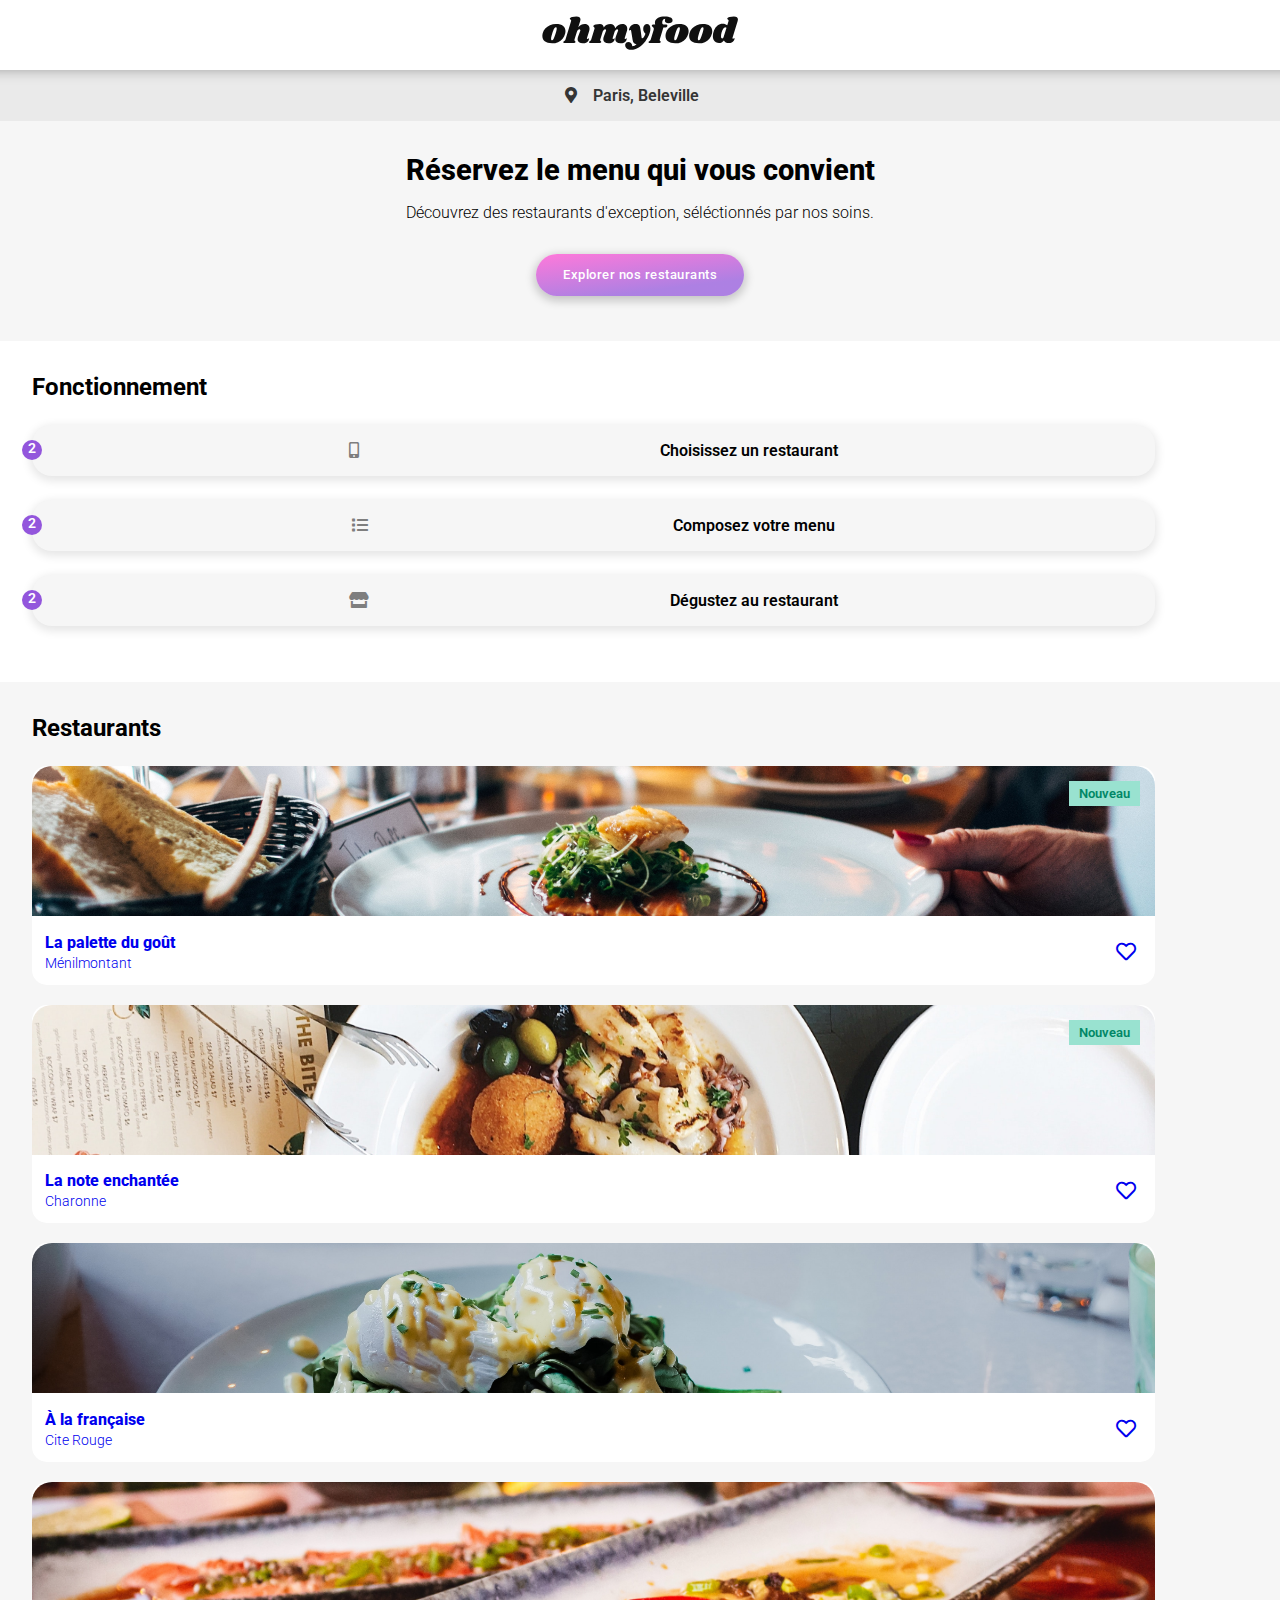
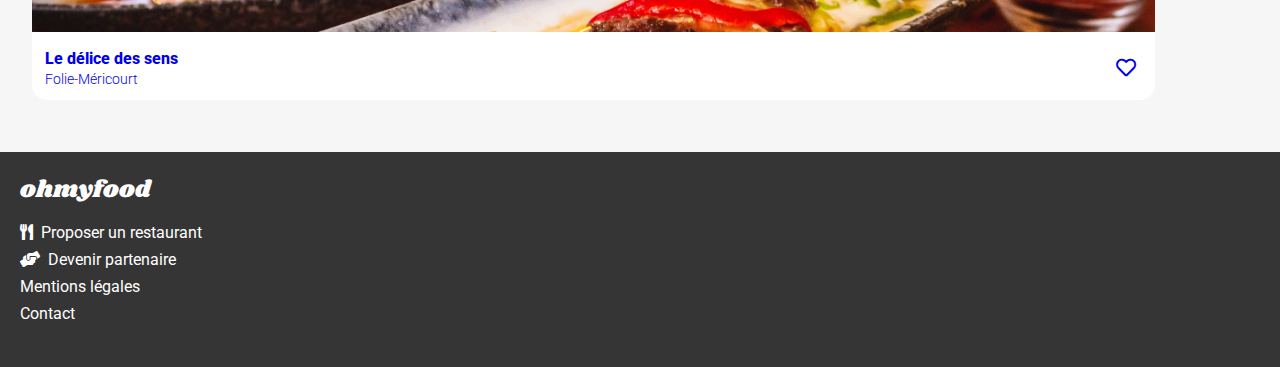
==== commit 38c3a209: "static html/css done" ====
--- a/index.html
+++ b/index.html
@@ -48,7 +48,7 @@
     </section>
     <section class="restaurants">
         <h2>Restaurants</h2>
-        <div class="restaurants-card restaurants-card-new">
+        <a href="restaurant1.html" class="restaurants-card restaurants-card-new">
             <img class="restaurants-card__img" src="img/jay-wennington-N_Y88TWmGwA-unsplash.jpg" alt="Photo d'un plat de La palette du goût  ">
             <div class="restaurants-card__body">
                 <div class="restaurants-card__title">
@@ -57,8 +57,8 @@
                 </div>
                 <i class="far fa-heart"></i>
             </div>
-        </div>
-        <div class="restaurants-card restaurants-card-new">
+        </a>
+        <a href="restaurant2.html" class="restaurants-card restaurants-card-new">
             <img class="restaurants-card__img" src="img/stil-u2Lp8tXIcjw-unsplash.jpg" alt="Photo d'un plat de La note enchantée">
             <div class="restaurants-card__body">
                 <div class="restaurants-card__title">
@@ -67,8 +67,8 @@
                 </div>
                 <i class="far fa-heart"></i>
             </div>
-        </div>
-        <div class="restaurants-card">
+        </a>
+        <a href="restaurant3.html" class="restaurants-card">
             <img class="restaurants-card__img" src="img/toa-heftiba-DQKerTsQwi0-unsplash.jpg" alt="Photo d'un plat de A la française">
             <div class="restaurants-card__body">
                 <div class="restaurants-card__title">
@@ -77,8 +77,8 @@
                 </div>
                 <i class="far fa-heart"></i>
             </div>
-        </div>
-        <div class="restaurants-card">
+        </a>
+        <a href="restaurant4.html" class="restaurants-card">
             <img class="restaurants-card__img" src="img/louis-hansel-shotsoflouis-qNBGVyOCY8Q-unsplash.jpg" alt="Photo d'un plat de Le délice des sens">
             <div class="restaurants-card__body">
                 <div class="restaurants-card__title">
@@ -87,7 +87,7 @@
                 </div>
                 <i class="far fa-heart"></i>
             </div>
-        </div>
+        </a>
     </section>
     <footer>
        <h2 class="restaurant-name-font">ohmyfood</h2>
--- a/style.css
+++ b/style.css
@@ -13,8 +13,15 @@
 }
 
 header {
+  position: relative;
   text-align: center;
-  padding: 1.5rem;
+  padding: 1rem;
+}
+
+.fa-arrow-left {
+  position: absolute;
+  left: 20px;
+  top: 26px;
 }
 
 .explore {
@@ -62,6 +69,7 @@
   font-weight: 500;
   margin-bottom: 1em;
   letter-spacing: 0.5px;
+  min-width: 200px;
 }
 
 .fonctionnement {
@@ -213,4 +221,84 @@
 footer > ul li {
   padding-bottom: 0.5rem;
 }
+
+.restaurant-menu__img {
+  width: 100%;
+  max-height: 240px;
+  object-fit: cover;
+}
+
+.restaurant-menu__body {
+  background: #f6f6f6;
+  border-radius: 35px 35px 0px 0px;
+  transform: translate(0px, -50px);
+}
+
+.restaurant-menu__header {
+  display: flex;
+  justify-content: space-between;
+  align-items: center;
+  padding: 1.5rem 1rem 1rem 1rem;
+}
+
+.restaurant-menu__header > i {
+  font-size: 22px;
+  margin-right: 1rem;
+}
+
+.restaurant-menu__categorie {
+  padding-left: 10px;
+  margin-bottom: 1rem;
+  text-transform: uppercase;
+}
+
+.restaurant-menu__categorie > h2 {
+  font-size: 16px;
+  font-weight: 300;
+}
+
+.restaurant-menu__categorie::after {
+  content: "";
+  display: block;
+  border-bottom: 3px solid #99e2d0;
+  width: 2.5rem;
+  margin-top: 2px;
+}
+
+.restaurant-menu__content-layout {
+  display: flex;
+  flex-direction: column;
+  align-items: center;
+  margin-bottom: 1em;
+}
+
+.restaurant-menu__item {
+  font-size: 0.7rem;
+  display: flex;
+  justify-content: space-between;
+  align-items: flex-end;
+  padding: 10px;
+  width: 90%;
+  background: white;
+  box-shadow: 0px 3px 10px 2px rgba(0, 0, 0, 0.1);
+  margin-bottom: 10px;
+  border-radius: 15px;
+}
+
+.restaurant-menu__item p {
+  font-size: 0.9rem;
+  font-weight: 300;
+}
+
+.restaurant-menu__item .item-price {
+  margin-right: 1em;
+  font-weight: 600;
+}
+
+.command-button {
+  display: flex;
+  align-items: center;
+  justify-content: center;
+  margin-bottom: 50px;
+}
 /*# sourceMappingURL=style.css.map */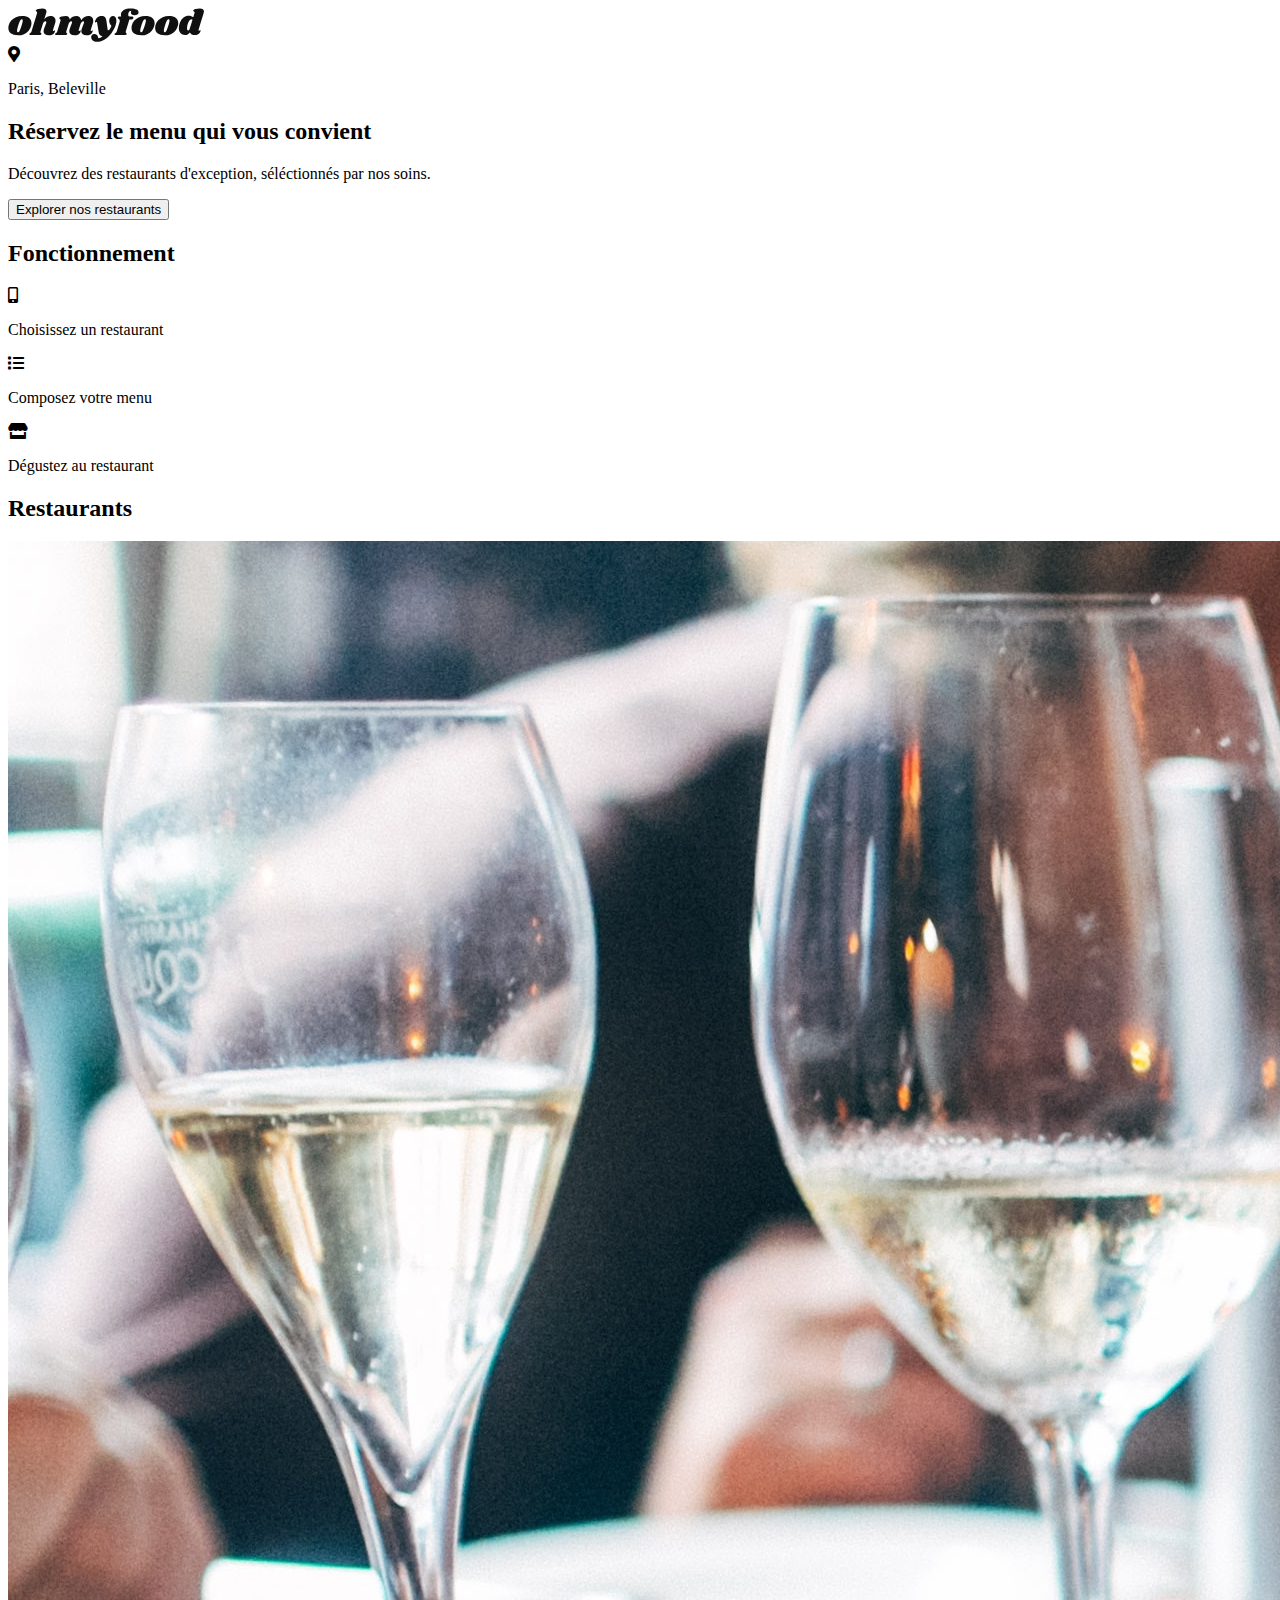
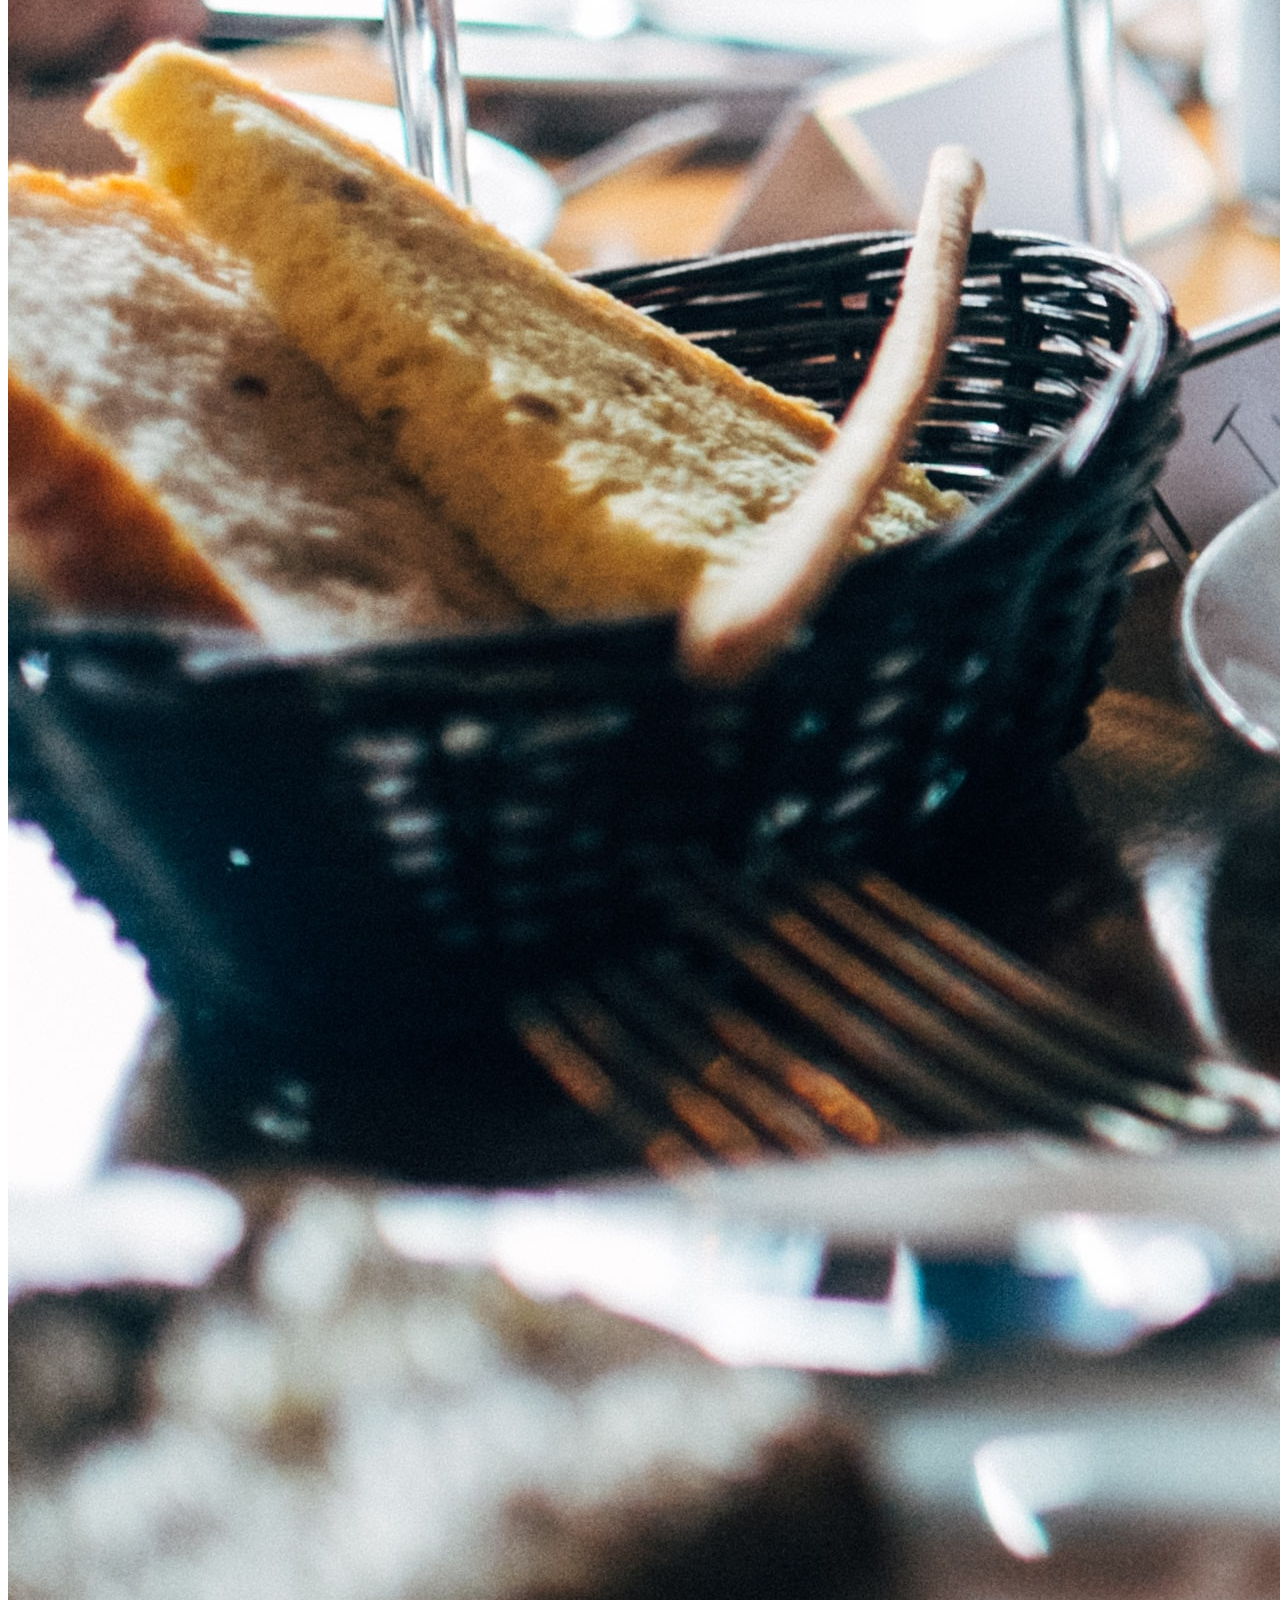
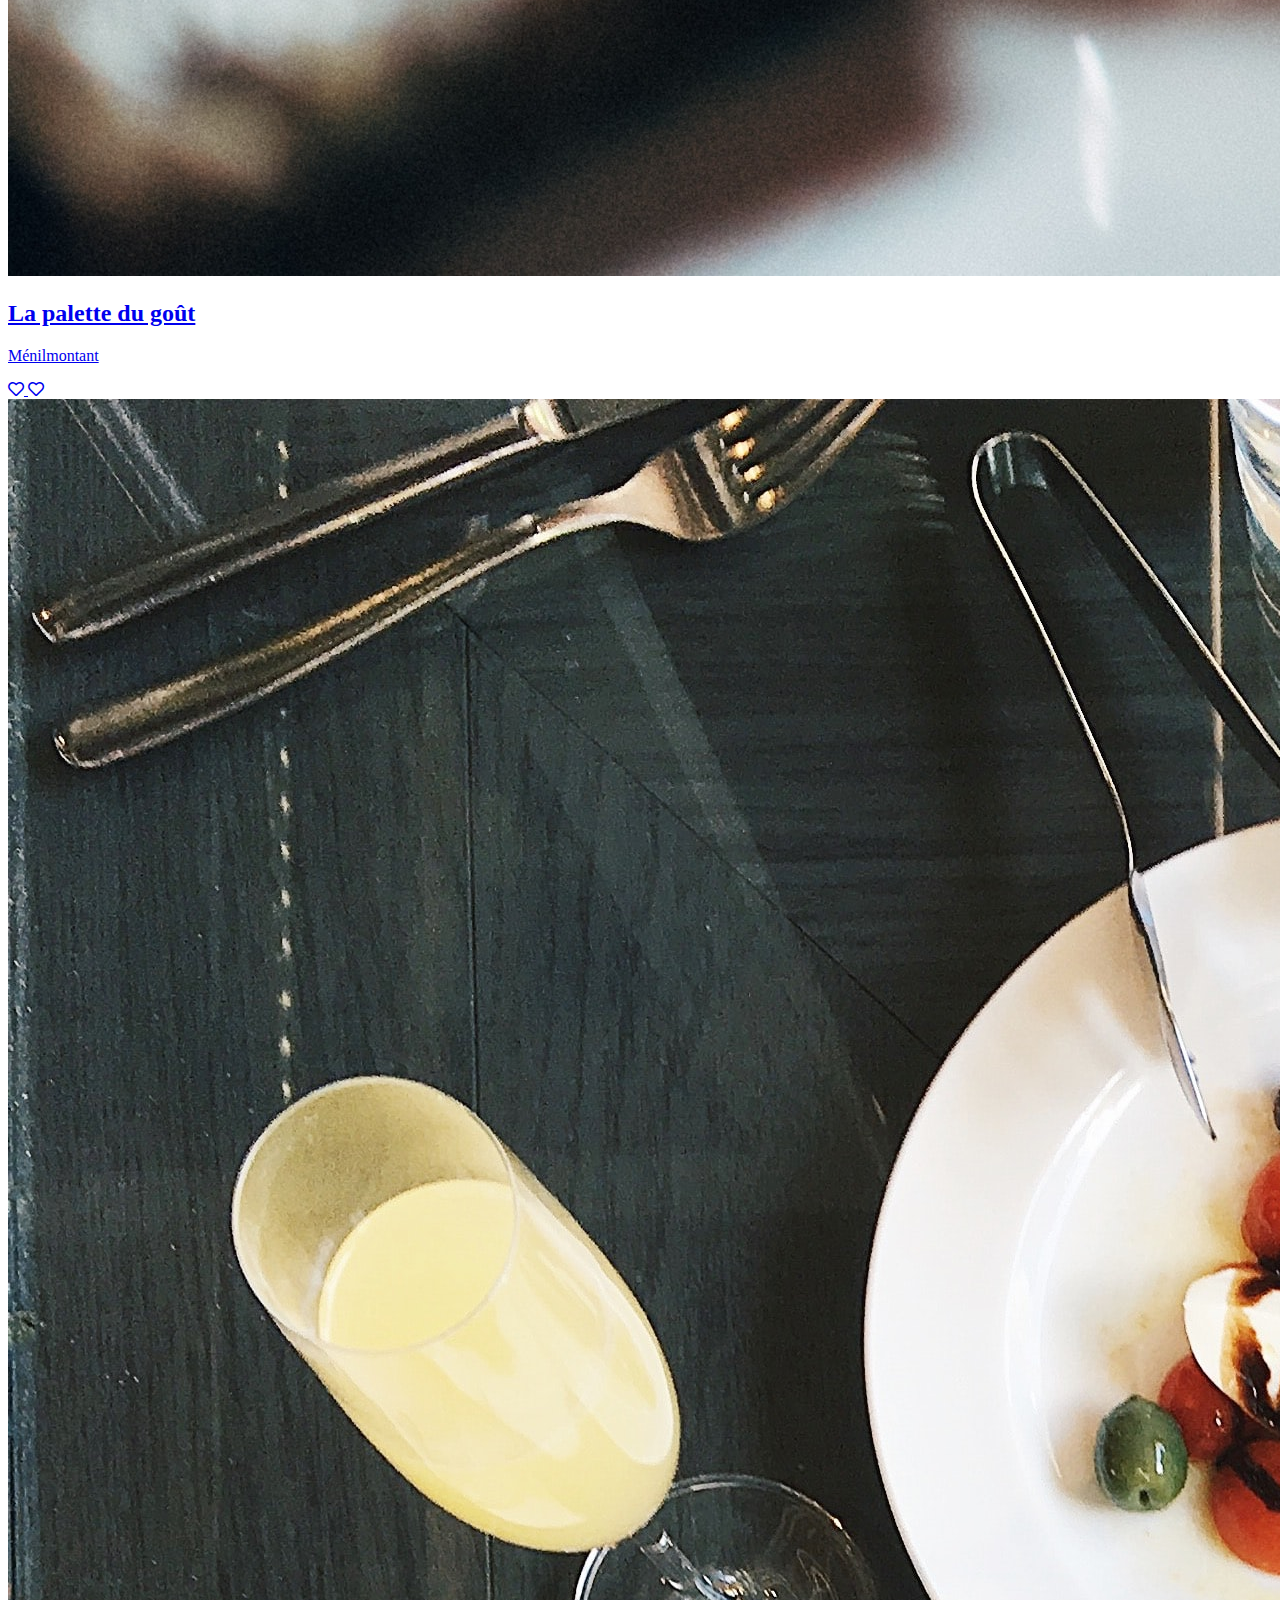
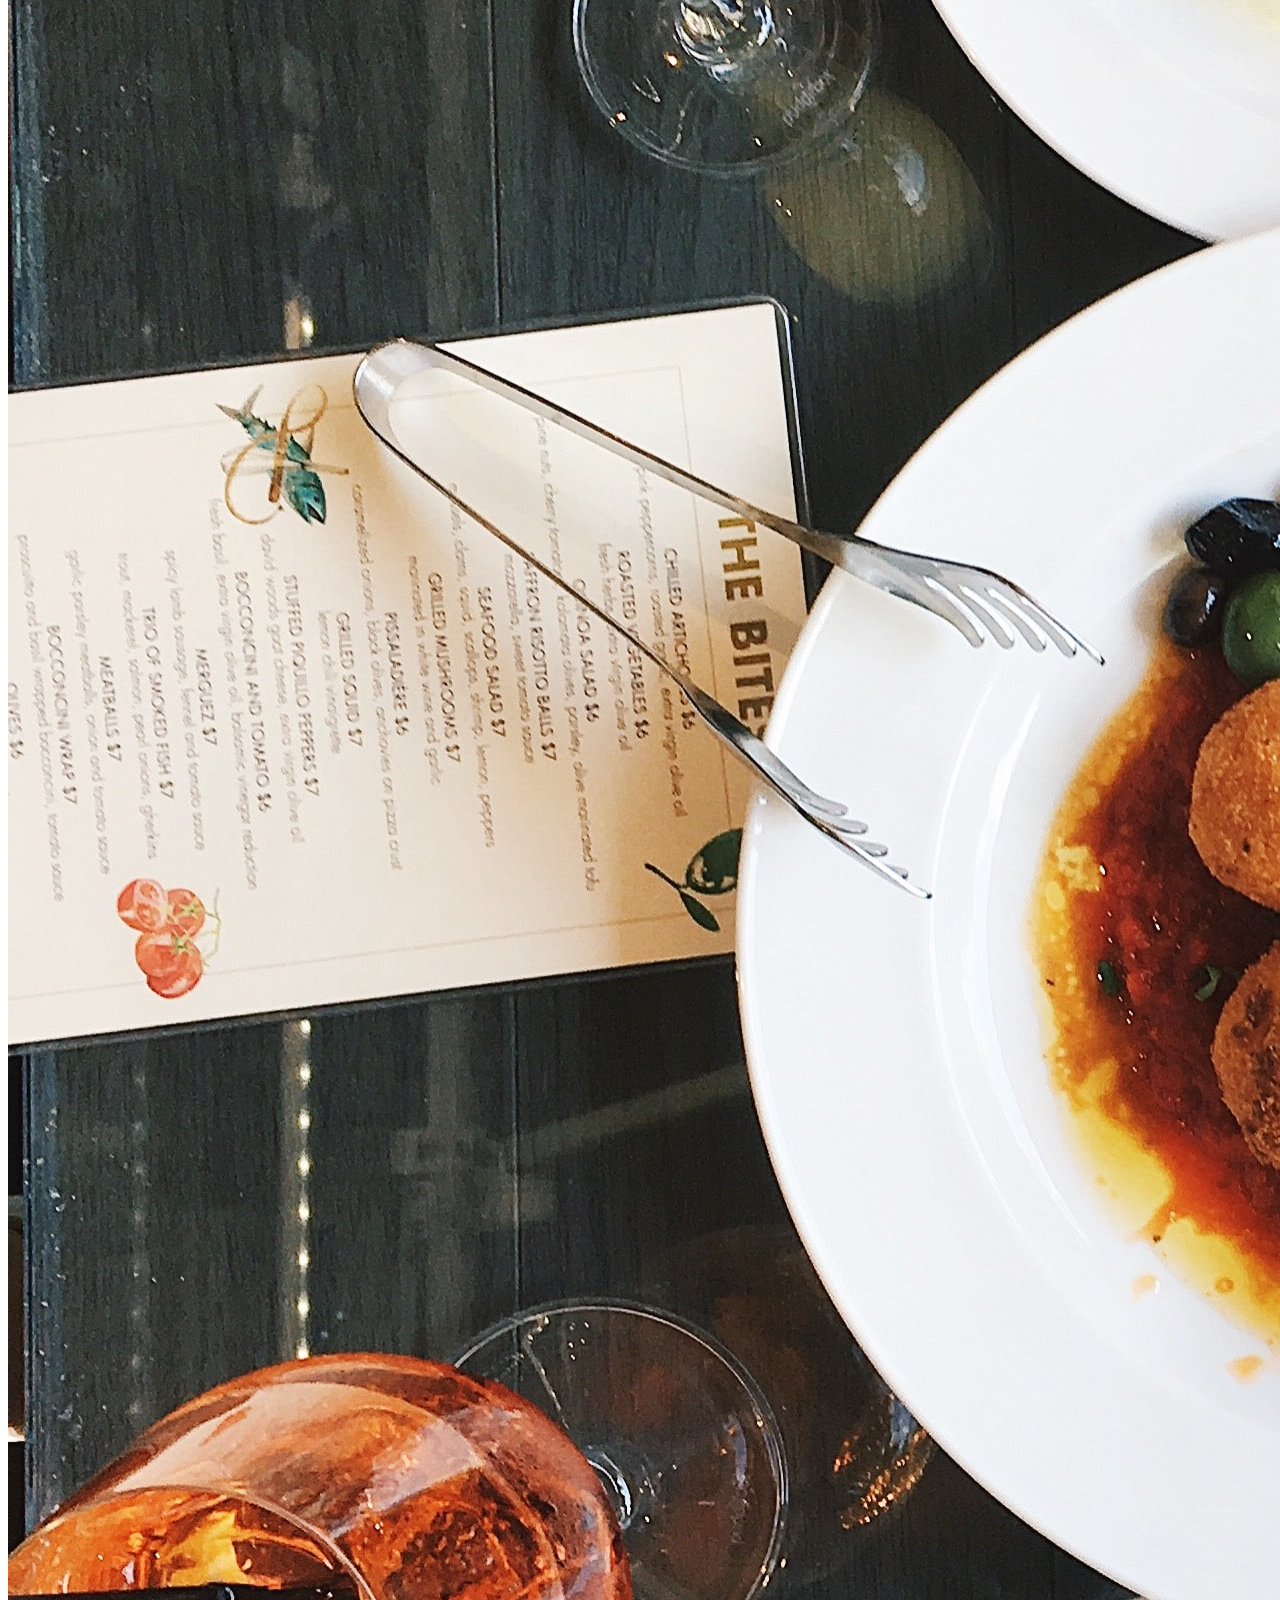
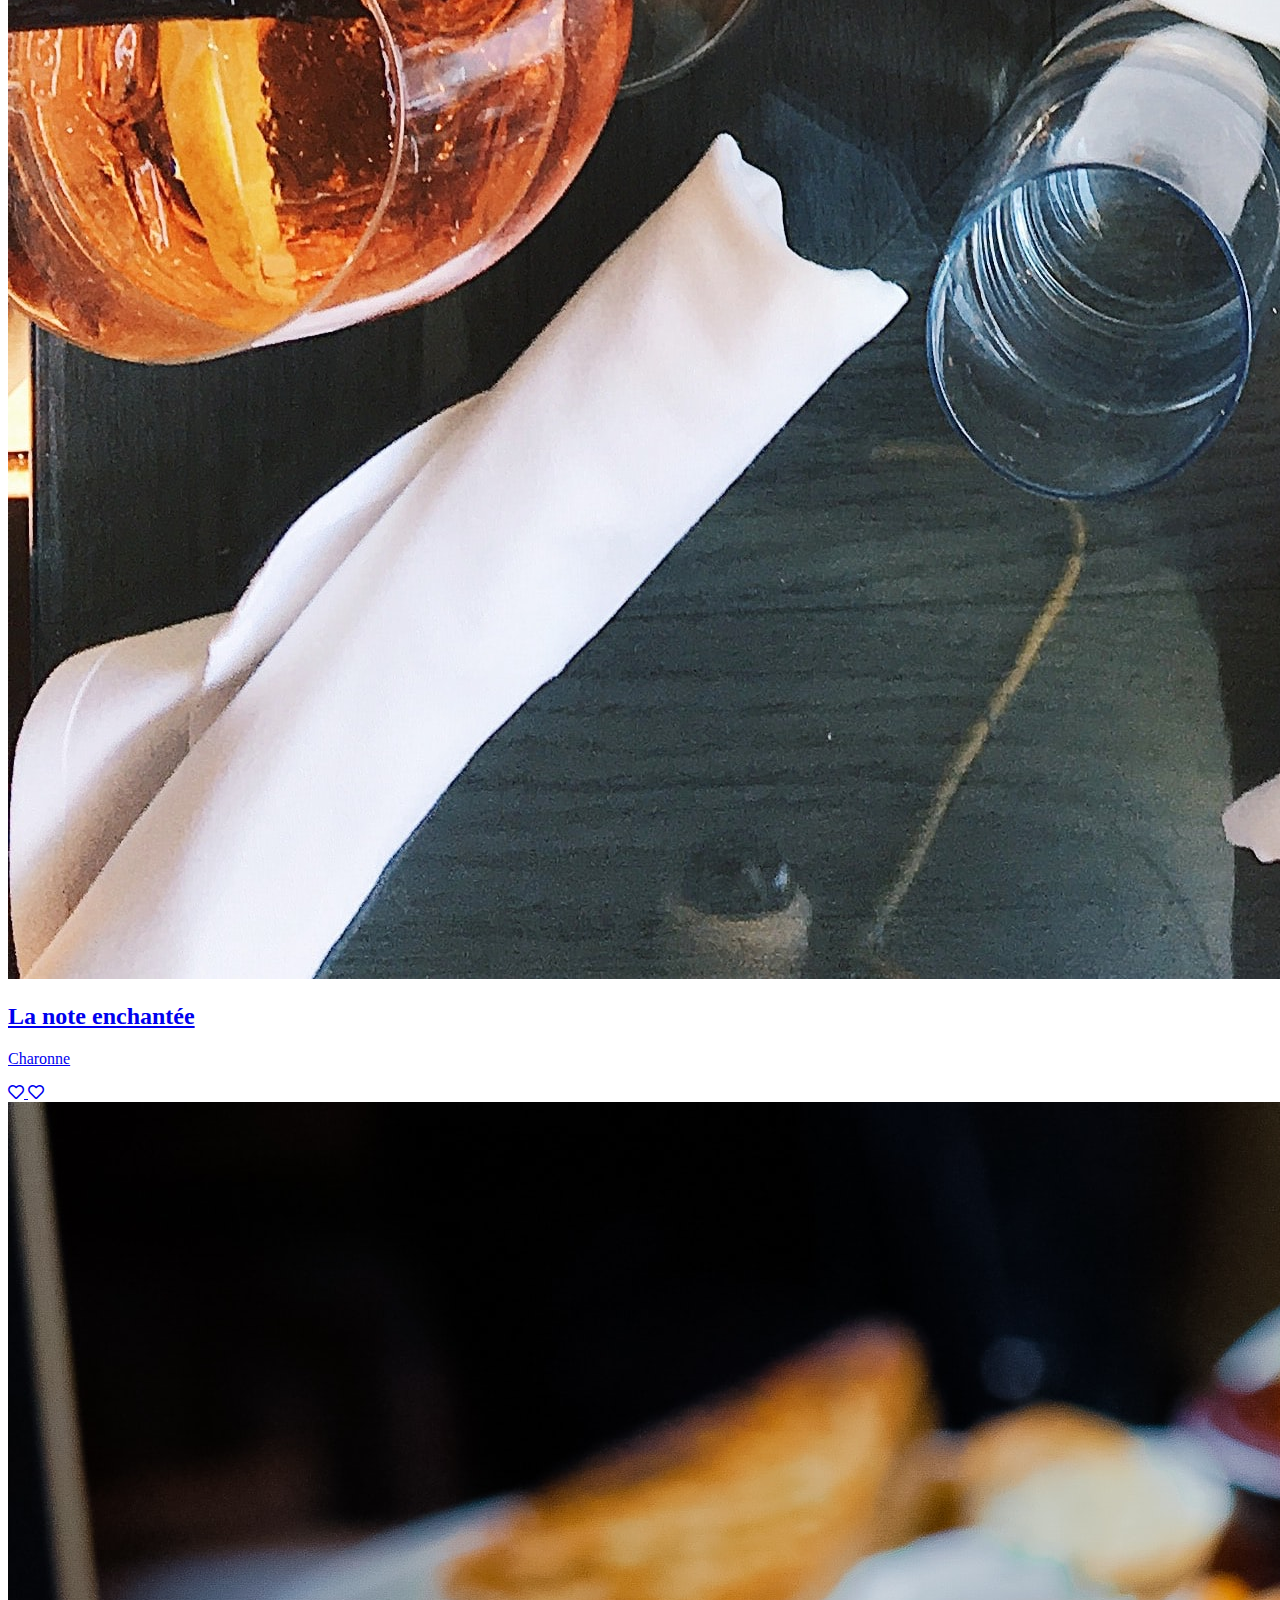
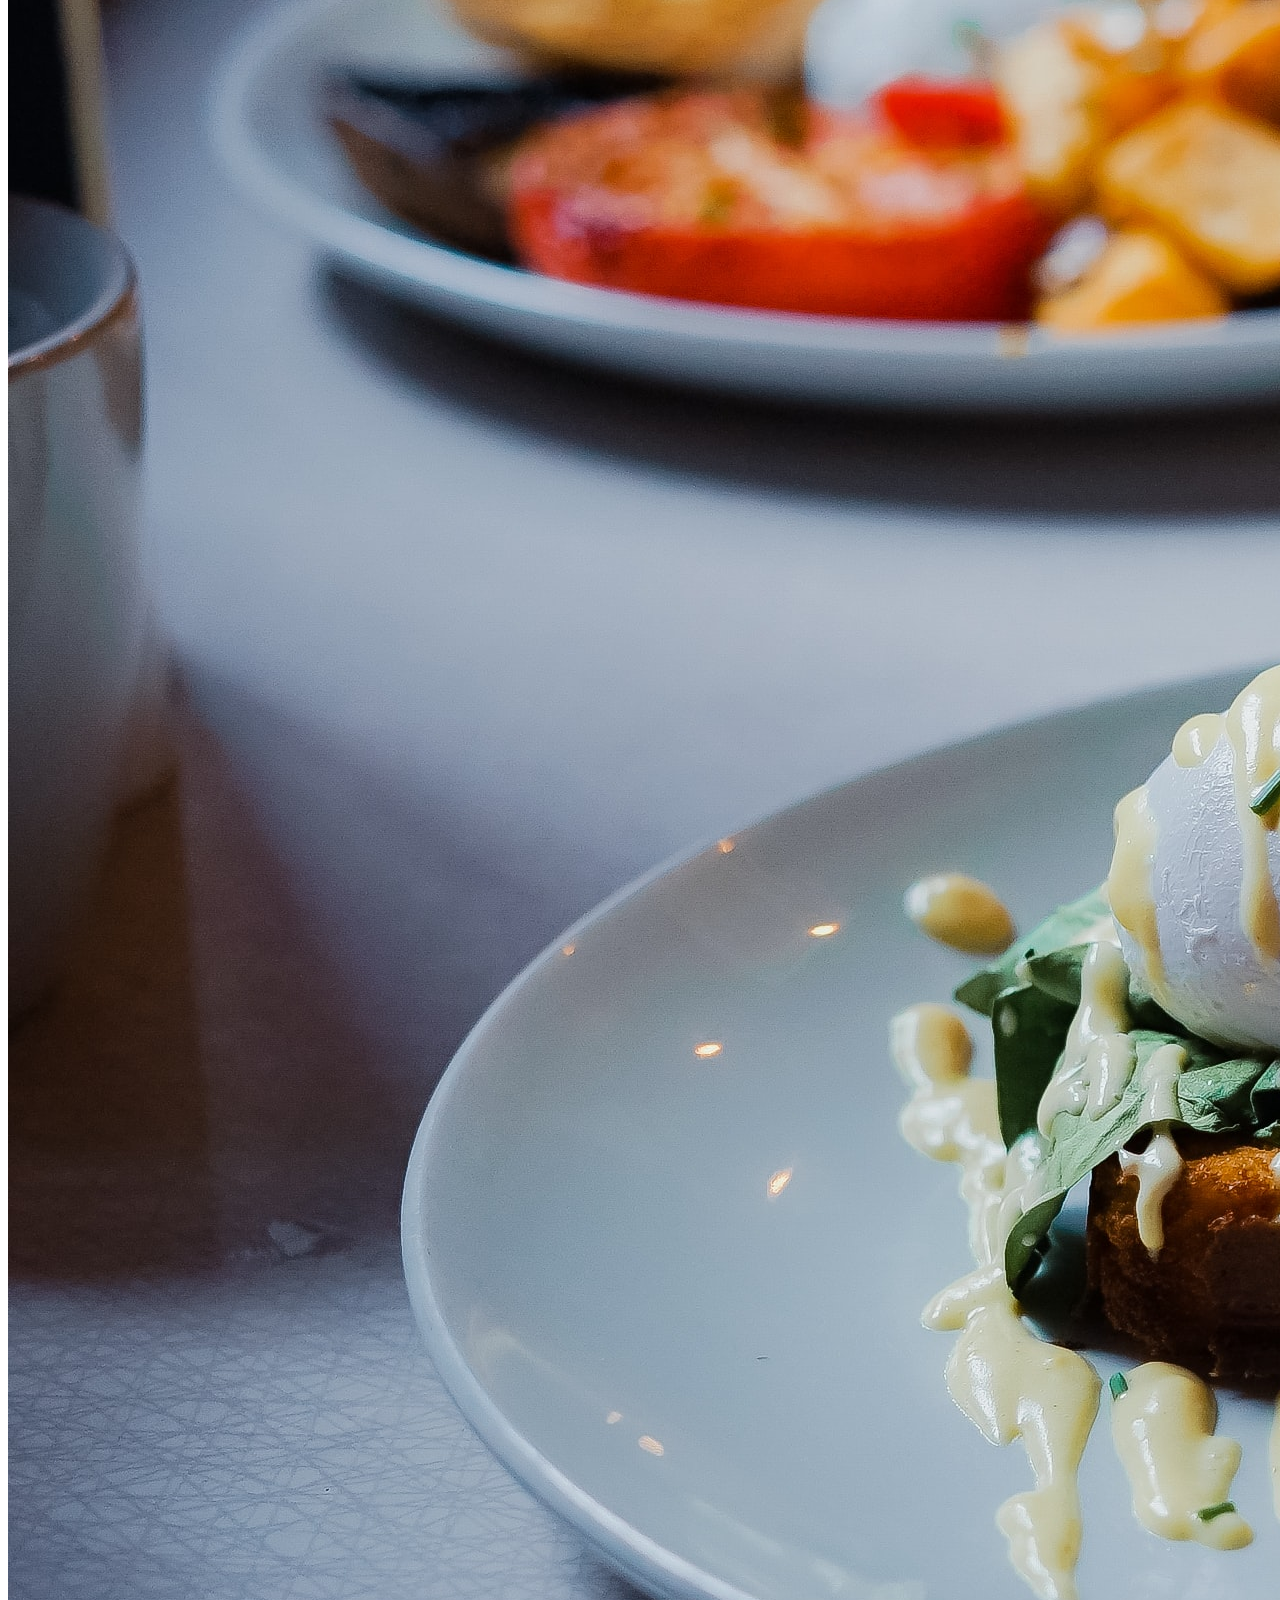
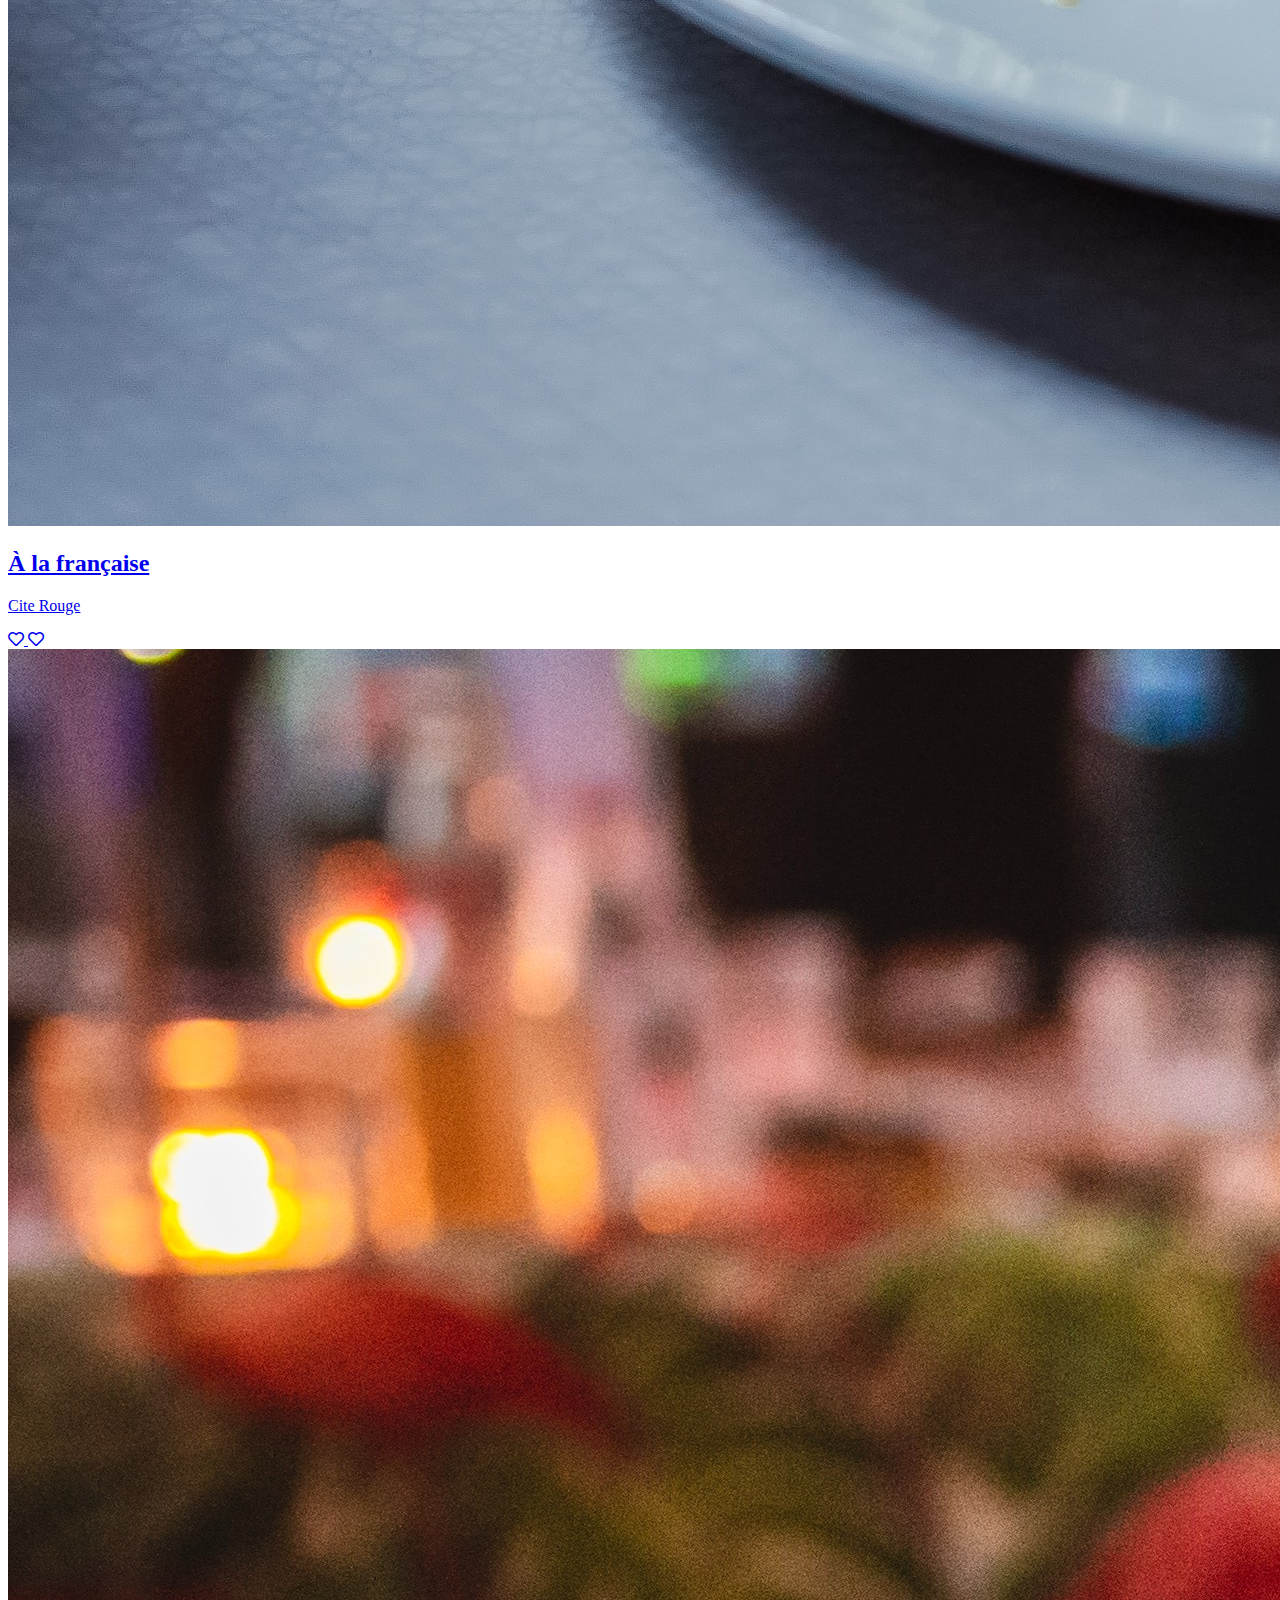
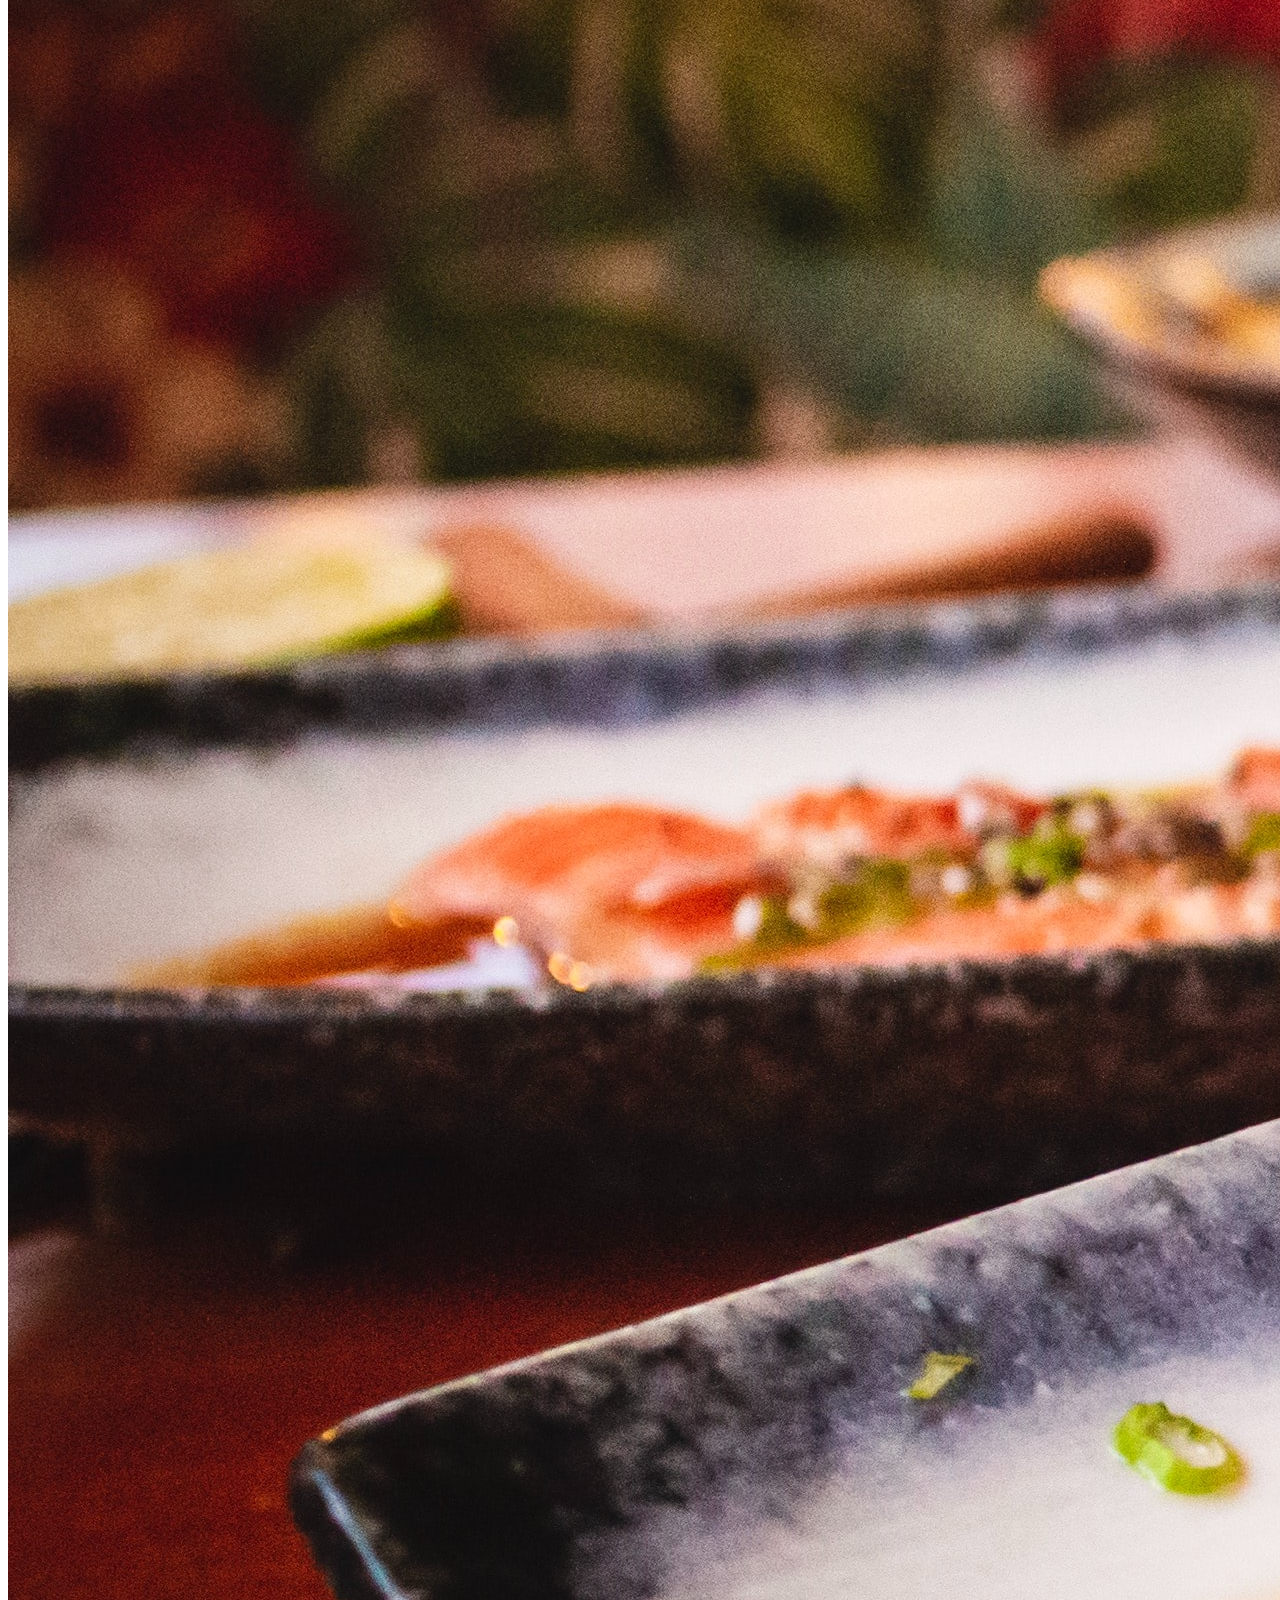
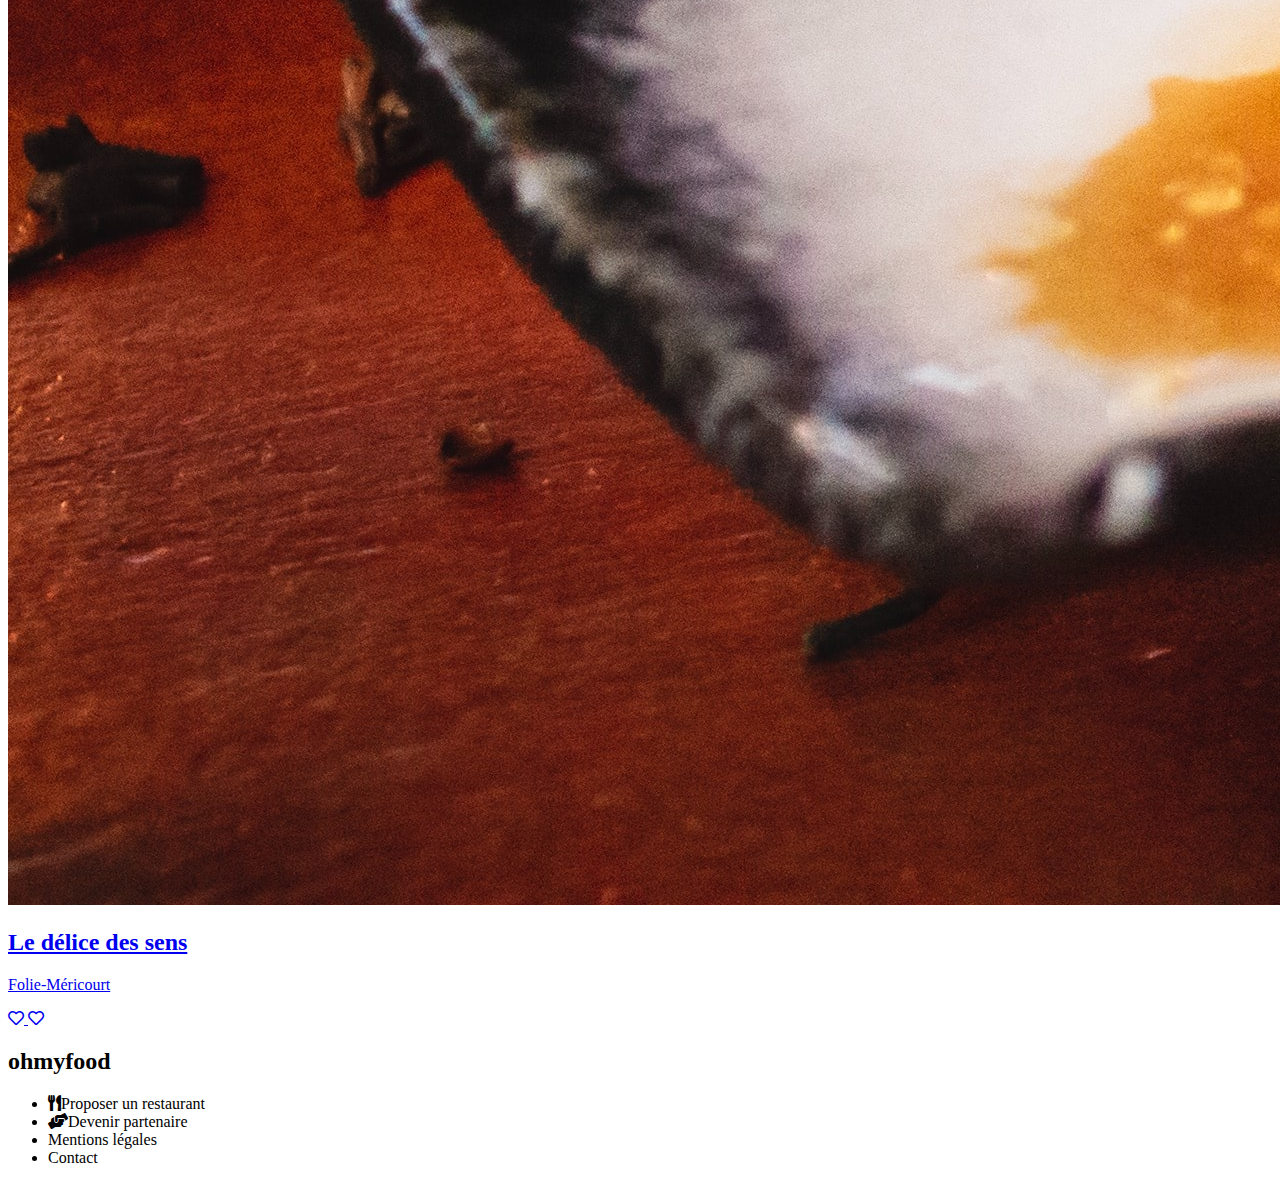
==== commit 4f820a08: "différentes animations terminées" ====
--- a/index.html
+++ b/index.html
@@ -4,7 +4,7 @@
     <meta charset="UTF-8">
     <meta http-equiv="X-UA-Compatible" content="IE=edge">
     <meta name="viewport" content="width=device-width, initial-scale=1.0">
-    <link href="style.css" rel="stylesheet"> 
+    <link href="sass/style.css" rel="stylesheet"> 
     <link href="fontawesome/css/all.css" rel="stylesheet">
     <link rel="preconnect" href="https://fonts.googleapis.com">
     <link rel="preconnect" href="https://fonts.gstatic.com" crossorigin>
@@ -26,7 +26,7 @@
         <div class="explore__body">
             <h2>Réservez le menu qui vous convient</h2>
             <p>Découvrez des restaurants d'exception, séléctionnés par nos soins.</p>
-            <button class="explore__button" name="button">Explorer nos restaurants</button>
+            <button class="main-button" name="button">Explorer nos restaurants</button>
         </div>
     </section>
     <section class="fonctionnement">
@@ -48,24 +48,26 @@
     </section>
     <section class="restaurants">
         <h2>Restaurants</h2>
-        <a href="restaurant1.html" class="restaurants-card restaurants-card-new">
+        <a href="restaurant1.html" class="restaurants-card restaurants-card--new">
             <img class="restaurants-card__img" src="img/jay-wennington-N_Y88TWmGwA-unsplash.jpg" alt="Photo d'un plat de La palette du goût  ">
             <div class="restaurants-card__body">
                 <div class="restaurants-card__title">
                     <h2>La palette du goût</h2>
                     <p>Ménilmontant</p>
                 </div>
-                <i class="far fa-heart"></i>
+                <i class="far fa-heart fa-heart__card fa-heart__card--gradiant"></i>
+                <i class="far fa-heart fa-heart__card fa-heart__card--contour"></i>
             </div>
         </a>
-        <a href="restaurant2.html" class="restaurants-card restaurants-card-new">
+        <a href="restaurant2.html" class="restaurants-card restaurants-card--new">
             <img class="restaurants-card__img" src="img/stil-u2Lp8tXIcjw-unsplash.jpg" alt="Photo d'un plat de La note enchantée">
             <div class="restaurants-card__body">
                 <div class="restaurants-card__title">
                     <h2>La note enchantée</h2>
                     <p>Charonne</p>
                 </div>
-                <i class="far fa-heart"></i>
+                <i class="far fa-heart fa-heart__card fa-heart__card--gradiant"></i>
+                <i class="far fa-heart fa-heart__card fa-heart__card--contour"></i>
             </div>
         </a>
         <a href="restaurant3.html" class="restaurants-card">
@@ -75,7 +77,8 @@
                     <h2>À la française</h2>
                     <p>Cite Rouge</p>
                 </div>
-                <i class="far fa-heart"></i>
+                <i class="far fa-heart fa-heart__card fa-heart__card--gradiant"></i>
+                <i class="far fa-heart fa-heart__card fa-heart__card--contour"></i>
             </div>
         </a>
         <a href="restaurant4.html" class="restaurants-card">
@@ -85,7 +88,8 @@
                     <h2>Le délice des sens</h2>
                     <p>Folie-Méricourt</p>
                 </div>
-                <i class="far fa-heart"></i>
+                <i class="far fa-heart fa-heart__card fa-heart__card--gradiant"></i>
+                <i class="far fa-heart fa-heart__card fa-heart__card--contour"></i>
             </div>
         </a>
     </section>
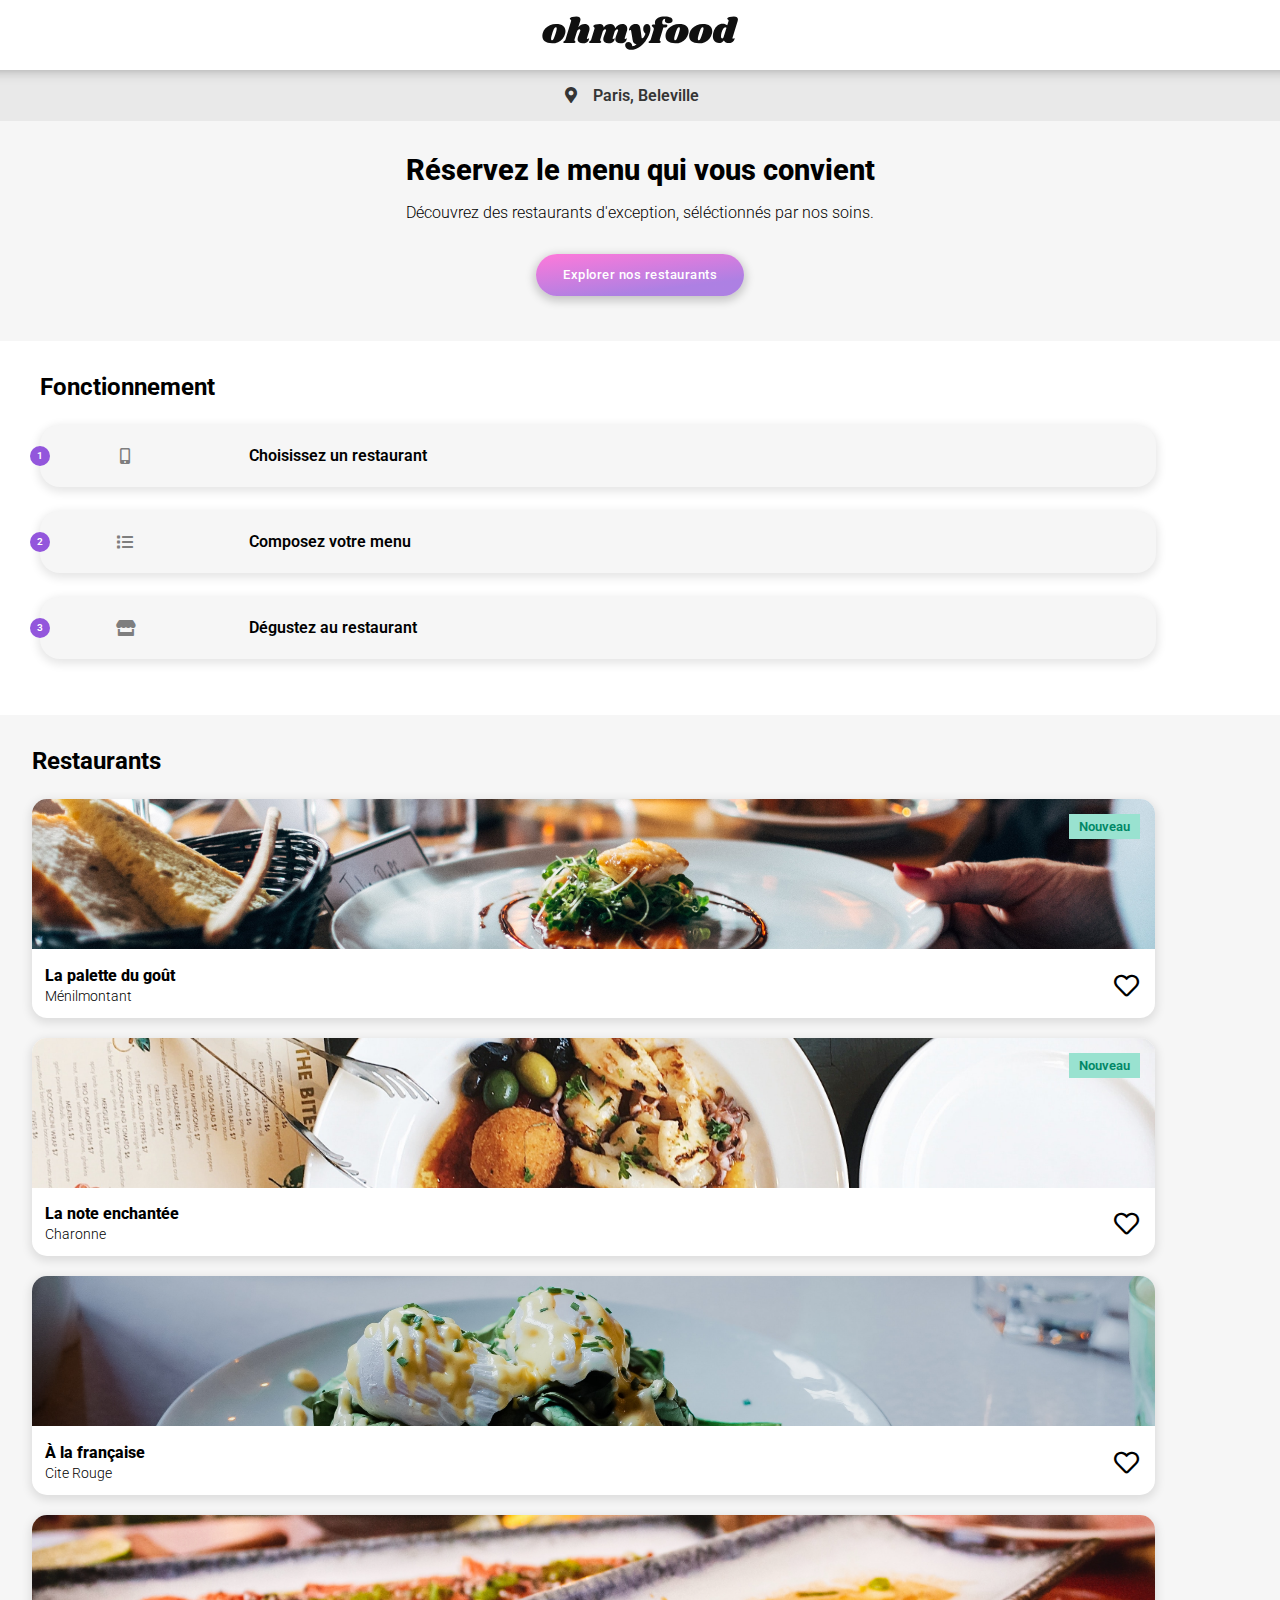
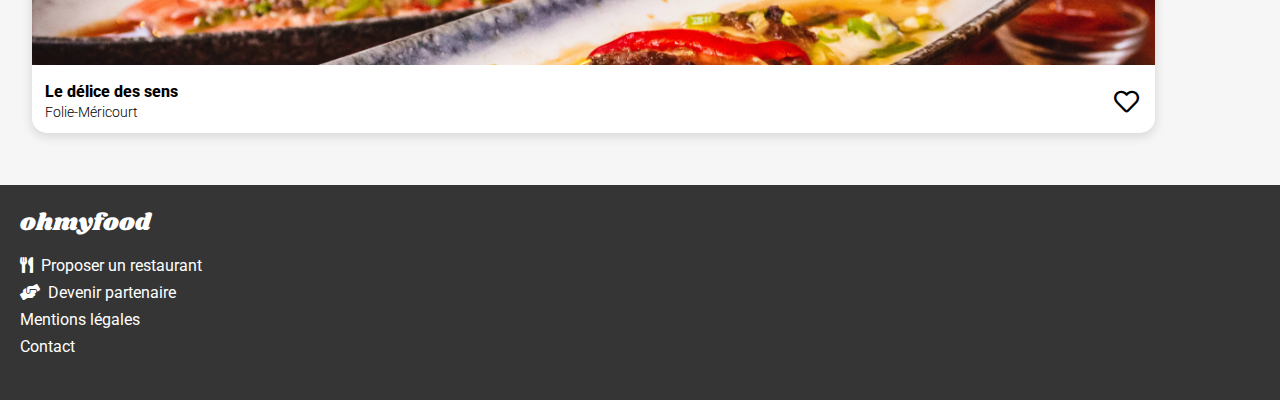
==== commit 100527d9: "modification de l'architecture des fichiers" ====
--- a/index.html
+++ b/index.html
@@ -4,8 +4,8 @@
     <meta charset="UTF-8">
     <meta http-equiv="X-UA-Compatible" content="IE=edge">
     <meta name="viewport" content="width=device-width, initial-scale=1.0">
-    <link href="sass/style.css" rel="stylesheet"> 
-    <link href="fontawesome/css/all.css" rel="stylesheet">
+    <link href="css/style.css" rel="stylesheet"> 
+    <link href="css/fontawesome/css/all.min.css" rel="stylesheet">
     <link rel="preconnect" href="https://fonts.googleapis.com">
     <link rel="preconnect" href="https://fonts.gstatic.com" crossorigin>
     <link href="https://fonts.googleapis.com/css2?family=Roboto:ital,wght@0,100;0,300;0,400;0,500;0,700;0,900;1,100;1,300;1,400;1,500;1,700;1,900&display=swap" rel="stylesheet">
@@ -33,15 +33,15 @@
         <h2>Fonctionnement</h2>
         <div class="fonctionnement__button__layout">
             <div class="fonctionnement__button">
-                <i class="fas fa-mobile-alt"></i>
+                <div class="fonctionnement-icon"><i class="fas fa-mobile-alt"></i></div>
                 <p>Choisissez un restaurant</p>
             </div>
             <div class="fonctionnement__button">
-                <i class="fas fa-list"></i>
+                <div class="fonctionnement-icon"><i class="fas fa-list"></i></div>
                 <p>Composez votre menu</p>
             </div>
             <div class="fonctionnement__button fonctionnement__button--active">
-                <i class="fas fa-store"></i>
+                <div class="fonctionnement-icon"><i class="fas fa-store"></i></div>
                 <p>Dégustez au restaurant</p>
             </div>
         </div>
@@ -55,8 +55,10 @@
                     <h2>La palette du goût</h2>
                     <p>Ménilmontant</p>
                 </div>
-                <i class="far fa-heart fa-heart__card fa-heart__card--gradiant"></i>
-                <i class="far fa-heart fa-heart__card fa-heart__card--contour"></i>
+                <div class="heart-container">
+                    <i class="far fa-heart fa-heart--empty"></i>
+                    <i class="far fa-heart fa-heart--gradiant"></i>
+                </div>
             </div>
         </a>
         <a href="restaurant2.html" class="restaurants-card restaurants-card--new">
@@ -66,8 +68,10 @@
                     <h2>La note enchantée</h2>
                     <p>Charonne</p>
                 </div>
-                <i class="far fa-heart fa-heart__card fa-heart__card--gradiant"></i>
-                <i class="far fa-heart fa-heart__card fa-heart__card--contour"></i>
+                <div class="heart-container">
+                    <i class="far fa-heart fa-heart--empty"></i>
+                    <i class="far fa-heart fa-heart--gradiant"></i>
+                </div>
             </div>
         </a>
         <a href="restaurant3.html" class="restaurants-card">
@@ -77,8 +81,10 @@
                     <h2>À la française</h2>
                     <p>Cite Rouge</p>
                 </div>
-                <i class="far fa-heart fa-heart__card fa-heart__card--gradiant"></i>
-                <i class="far fa-heart fa-heart__card fa-heart__card--contour"></i>
+                <div class="heart-container">
+                    <i class="far fa-heart fa-heart--empty"></i>
+                    <i class="far fa-heart fa-heart--gradiant"></i>
+                </div>
             </div>
         </a>
         <a href="restaurant4.html" class="restaurants-card">
@@ -88,8 +94,10 @@
                     <h2>Le délice des sens</h2>
                     <p>Folie-Méricourt</p>
                 </div>
-                <i class="far fa-heart fa-heart__card fa-heart__card--gradiant"></i>
-                <i class="far fa-heart fa-heart__card fa-heart__card--contour"></i>
+                <div class="heart-container">
+                    <i class="far fa-heart fa-heart--empty"></i>
+                    <i class="far fa-heart fa-heart--gradiant"></i>
+                </div>
             </div>
         </a>
     </section>
@@ -99,7 +107,7 @@
             <li><i class="fas fa-utensils"></i>Proposer un restaurant</li>
             <li><i class="fas fa-hands-helping"></i>Devenir partenaire</li>
             <li>Mentions légales</li>
-            <li>Contact</li>
+            <li><a href="mailto:contact@ohmyfood.com">Contact</a></li>
         </ul>
     </footer>
 </body>
--- a/css/style.css
+++ b/css/style.css
@@ -0,0 +1,521 @@
+@keyframes menu-items-delay {
+  from {
+    bottom: 20px;
+    opacity: 0%;
+  }
+  20% {
+    bottom: 16px;
+    opacity: 20%;
+  }
+  40% {
+    bottom: 12px;
+    opacity: 40%;
+  }
+  60% {
+    bottom: 8px;
+    opacity: 60%;
+  }
+  80% {
+    bottom: 4px;
+    opacity: 80%;
+  }
+  to {
+    bottom: 0px;
+    opacity: 100%;
+  }
+}
+
+@keyframes empty-heart-fading {
+  from {
+    opacity: 100%;
+  }
+  20% {
+    opacity: 80%;
+  }
+  40% {
+    opacity: 60%;
+  }
+  60% {
+    opacity: 40%;
+  }
+  80% {
+    opacity: 20%;
+  }
+  to {
+    opacity: 0%;
+  }
+}
+
+@keyframes gradiant-heart-fading {
+  from {
+    opacity: 0%;
+  }
+  20% {
+    opacity: 20%;
+  }
+  40% {
+    opacity: 40%;
+  }
+  60% {
+    opacity: 60%;
+  }
+  80% {
+    opacity: 80%;
+  }
+  to {
+    opacity: 100%;
+  }
+}
+
+body {
+  margin: 0;
+}
+
+h1, h2, h3, h4, p {
+  margin: 0;
+  padding: 0;
+}
+
+a {
+  color: inherit;
+  text-decoration: none;
+}
+
+body {
+  font-family: 'Roboto', sans-serif;
+}
+
+.restaurant-name-font {
+  font-family: 'Shrikhand', cursive;
+  font-weight: 400;
+}
+
+header {
+  position: relative;
+  text-align: center;
+  padding: 1rem;
+}
+
+.fa-arrow-left {
+  position: absolute;
+  left: 20px;
+  top: 26px;
+}
+
+footer {
+  background-color: #353535;
+  color: white;
+  display: flex;
+  flex-direction: column;
+  padding: 20px;
+}
+
+footer .fas {
+  padding-right: 0.5rem;
+}
+
+footer > ul {
+  list-style: none;
+  padding: 0;
+}
+
+footer > ul li {
+  padding-bottom: 0.5rem;
+}
+
+.explore {
+  background: #f6f6f6;
+  text-align: center;
+}
+
+.explore__localisation {
+  background: #e9e9e9;
+  box-shadow: inset 0px 28px 15px -30px rgba(0, 0, 0, 0.4);
+  display: flex;
+  justify-content: center;
+  align-items: baseline;
+  color: #353535;
+}
+
+.explore__localisation > p {
+  font-weight: 600;
+  padding: 1rem;
+}
+
+.explore__body {
+  padding: 2em;
+}
+
+.explore__body > h2 {
+  font-weight: 800;
+  font-size: 1.8rem;
+  margin-bottom: 1rem;
+}
+
+.explore__body > p {
+  margin-bottom: 2rem;
+  font-weight: 300;
+}
+
+.command-button-container {
+  display: flex;
+  justify-content: center;
+  align-items: center;
+  margin-bottom: 50px;
+}
+
+.fonctionnement {
+  display: flex;
+  flex-direction: column;
+  align-items: flex-start;
+  padding-left: 2.5em;
+  padding-top: 2em;
+  padding-bottom: 2em;
+}
+
+.fonctionnement__button__layout {
+  width: 90%;
+}
+
+.restaurant-menu__img {
+  width: 100%;
+  object-fit: cover;
+  max-height: 240px;
+}
+
+.restaurant-menu__body {
+  background: #f6f6f6;
+  border-radius: 35px 35px 0px 0px;
+  transform: translate(0px, -50px);
+}
+
+.restaurant-menu__header {
+  display: flex;
+  justify-content: space-between;
+  align-items: center;
+  padding: 1.5rem 1rem 1rem 1rem;
+}
+
+.restaurant-menu__header > i {
+  font-size: 22px;
+  margin-right: 1rem;
+}
+
+.restaurant-menu__categorie {
+  padding-left: 10px;
+  margin-bottom: 1rem;
+  text-transform: uppercase;
+}
+
+.restaurant-menu__categorie > h2 {
+  font-size: 16px;
+  font-weight: 300;
+}
+
+.restaurant-menu__categorie::after {
+  content: "";
+  display: block;
+  border-bottom: 3px solid #99E2D0;
+  width: 2.5rem;
+  margin-top: 2px;
+}
+
+.restaurant-menu__content-layout {
+  display: flex;
+  flex-direction: column;
+  align-items: center;
+  margin-bottom: 1em;
+}
+
+.restaurants {
+  display: flex;
+  flex-direction: column;
+  align-items: flex-start;
+  padding-left: 2em;
+  padding-top: 2em;
+  padding-bottom: 2em;
+  background: #f6f6f6;
+}
+
+.restaurants > h2 {
+  margin-bottom: 1em;
+}
+
+.main-button {
+  background: linear-gradient(173deg, #ff79da 0%, rgba(147, 86, 220, 0.738471) 75%);
+  border-radius: 50px;
+  border: 0;
+  box-shadow: 0px 3px 10px 2px rgba(0, 0, 0, 0.2);
+  padding: 1em 2em;
+  color: white;
+  font-family: inherit;
+  font-weight: 500;
+  margin-bottom: 1em;
+  letter-spacing: 0.5px;
+  min-width: 200px;
+  cursor: pointer;
+  transition: all 400ms ease-in-out;
+}
+
+.main-button:hover {
+  background: linear-gradient(173deg, #ff79da 0%, rgba(147, 86, 220, 0.65) 75%);
+  box-shadow: 0px 3px 10px 2px rgba(0, 0, 0, 0.3);
+}
+
+.restaurant-menu__item {
+  position: relative;
+  font-size: 0.7rem;
+  display: flex;
+  justify-content: space-between;
+  align-items: flex-end;
+  padding: 10px;
+  width: 90%;
+  background: white;
+  box-shadow: 0px 3px 10px 2px rgba(0, 0, 0, 0.1);
+  margin-bottom: 10px;
+  border-radius: 15px;
+  overflow: hidden;
+  cursor: pointer;
+  animation: menu-items-delay linear 500ms;
+}
+
+.restaurant-menu__item:nth-of-type(1) {
+  animation-delay: 50ms;
+}
+
+.restaurant-menu__item:nth-of-type(2) {
+  animation-delay: 100ms;
+}
+
+.restaurant-menu__item:nth-of-type(3) {
+  animation-delay: 150ms;
+}
+
+.restaurant-menu__item__layout {
+  width: 72%;
+  white-space: nowrap;
+}
+
+.restaurant-menu__item p {
+  font-size: 0.9rem;
+  font-weight: 300;
+}
+
+.restaurant-menu__item .item-price {
+  transition: all linear 400ms;
+  margin-right: 1em;
+  font-weight: 600;
+}
+
+.restaurant-menu__item__slider {
+  transition: all 400ms linear;
+  transform: translate(70px);
+  background: #99E2D0;
+  height: 100%;
+  width: 15%;
+  position: absolute;
+  top: 0;
+  right: 0;
+  display: flex;
+  justify-content: center;
+  align-items: center;
+}
+
+.restaurant-menu__item__slider > i {
+  transform: rotate(360deg);
+  transition: 400ms linear;
+  color: white;
+  font-size: 1.2rem;
+}
+
+.restaurant-menu__item:hover .item-price {
+  transform: translate(-3em, 0%);
+}
+
+.restaurant-menu__item:hover .restaurant-menu__item__slider {
+  transform: translate(0%, 0%);
+}
+
+.restaurant-menu__item:hover .restaurant-menu__item__slider > i {
+  transform: rotate(0deg);
+}
+
+.restaurant-menu__item:hover .item-info {
+  text-overflow: ellipsis;
+  overflow: hidden;
+  white-space: nowrap;
+}
+
+.fonctionnement__button {
+  position: relative;
+  background: #f6f6f6;
+  border-radius: 20px;
+  box-shadow: 0px 3px 10px 2px rgba(0, 0, 0, 0.1);
+  display: flex;
+  align-items: center;
+  margin: 1.5em auto;
+  padding: 1em;
+  font-weight: 600;
+  transition: all 500ms;
+}
+
+.fonctionnement__button:nth-of-type(1)::before {
+  content: "1";
+  position: absolute;
+  left: -10px;
+  background: #9356DC;
+  height: 20px;
+  width: 20px;
+  border-radius: 20px;
+  display: flex;
+  justify-content: center;
+  align-items: center;
+  color: white;
+  font-size: 10px;
+}
+
+.fonctionnement__button:nth-of-type(2)::before {
+  content: "2";
+  position: absolute;
+  left: -10px;
+  background: #9356DC;
+  height: 20px;
+  width: 20px;
+  border-radius: 20px;
+  display: flex;
+  justify-content: center;
+  align-items: center;
+  color: white;
+  font-size: 10px;
+}
+
+.fonctionnement__button:nth-of-type(3)::before {
+  content: "3";
+  position: absolute;
+  left: -10px;
+  background: #9356DC;
+  height: 20px;
+  width: 20px;
+  border-radius: 20px;
+  display: flex;
+  justify-content: center;
+  align-items: center;
+  color: white;
+  font-size: 10px;
+}
+
+.fonctionnement__button .fas {
+  color: #7e7e7e;
+}
+
+.fonctionnement__button:hover {
+  background: #f5edff;
+  cursor: pointer;
+}
+
+.fonctionnement__button:hover .fas {
+  color: #9356DC;
+}
+
+.fonctionnement-icon {
+  display: flex;
+  justify-content: center;
+  align-items: center;
+  height: 30px;
+  width: 30px;
+  padding-left: 5%;
+  padding-right: 10%;
+}
+
+.restaurants-card {
+  box-shadow: 0px 3px 10px 2px rgba(0, 0, 0, 0.1);
+  background: white;
+  border-radius: 15px;
+  width: 90%;
+  margin-bottom: 20px;
+}
+
+.restaurants-card__img {
+  width: 100%;
+  object-fit: cover;
+  border-radius: 15px 15px 0px 0px;
+  height: 150px;
+}
+
+.restaurants-card__body {
+  display: flex;
+  justify-content: space-between;
+  align-items: center;
+  padding: 0.8em;
+}
+
+.restaurants-card__body h2 {
+  font-weight: 800;
+  font-size: 1rem;
+  margin-bottom: 3px;
+}
+
+.restaurants-card__body p {
+  font-size: 0.9rem;
+  font-weight: 300;
+}
+
+.restaurants-card__body > .far {
+  font-size: 20px;
+  padding-right: 2rem;
+}
+
+.restaurants-card--new {
+  position: relative;
+}
+
+.restaurants-card--new::before {
+  position: absolute;
+  top: 15px;
+  right: 15px;
+  content: "Nouveau";
+  background: #99E2D0;
+  color: #008766;
+  padding: 5px 10px;
+  font-size: 13px;
+  font-weight: 600;
+}
+
+.fa-heart {
+  position: absolute;
+}
+
+.fa-heart--empty {
+  opacity: 1;
+  font-size: 25px;
+}
+
+.fa-heart--gradiant {
+  font-size: 25px;
+  opacity: 0;
+  font-weight: 800 !important;
+  background-clip: content-box;
+  background: #ff79da;
+  background: linear-gradient(173deg, #ff79da 6%, rgba(147, 86, 220, 0.738471) 56%);
+  -webkit-background-clip: text;
+  -webkit-text-fill-color: transparent;
+}
+
+.heart-container {
+  position: relative;
+  display: flex;
+  justify-content: center;
+  align-items: center;
+  width: 2rem;
+  height: 2rem;
+}
+
+.heart-container:hover .fa-heart--gradiant {
+  animation: gradiant-heart-fading 600ms ease-in-out;
+  opacity: 1;
+}
+
+.heart-container:hover .fa-heart--empty {
+  animation: empty-heart-fading 600ms ease-in-out;
+  opacity: 0;
+}
--- a/css/fontawesome/css/all.min.css
+++ b/css/fontawesome/css/all.min.css
@@ -0,0 +1,5 @@
+/*!
+ * Font Awesome Free 5.15.4 by @fontawesome - https://fontawesome.com
+ * License - https://fontawesome.com/license/free (Icons: CC BY 4.0, Fonts: SIL OFL 1.1, Code: MIT License)
+ */
+.fa,.fab,.fad,.fal,.far,.fas{-moz-osx-font-smoothing:grayscale;-webkit-font-smoothing:antialiased;display:inline-block;font-style:normal;font-variant:normal;text-rendering:auto;line-height:1}.fa-lg{font-size:1.33333em;line-height:.75em;vertical-align:-.0667em}.fa-xs{font-size:.75em}.fa-sm{font-size:.875em}.fa-1x{font-size:1em}.fa-2x{font-size:2em}.fa-3x{font-size:3em}.fa-4x{font-size:4em}.fa-5x{font-size:5em}.fa-6x{font-size:6em}.fa-7x{font-size:7em}.fa-8x{font-size:8em}.fa-9x{font-size:9em}.fa-10x{font-size:10em}.fa-fw{text-align:center;width:1.25em}.fa-ul{list-style-type:none;margin-left:2.5em;padding-left:0}.fa-ul>li{position:relative}.fa-li{left:-2em;position:absolute;text-align:center;width:2em;line-height:inherit}.fa-border{border:.08em solid #eee;border-radius:.1em;padding:.2em .25em .15em}.fa-pull-left{float:left}.fa-pull-right{float:right}.fa.fa-pull-left,.fab.fa-pull-left,.fal.fa-pull-left,.far.fa-pull-left,.fas.fa-pull-left{margin-right:.3em}.fa.fa-pull-right,.fab.fa-pull-right,.fal.fa-pull-right,.far.fa-pull-right,.fas.fa-pull-right{margin-left:.3em}.fa-spin{-webkit-animation:fa-spin 2s linear infinite;animation:fa-spin 2s linear infinite}.fa-pulse{-webkit-animation:fa-spin 1s steps(8) infinite;animation:fa-spin 1s steps(8) infinite}@-webkit-keyframes fa-spin{0%{-webkit-transform:rotate(0deg);transform:rotate(0deg)}to{-webkit-transform:rotate(1turn);transform:rotate(1turn)}}@keyframes fa-spin{0%{-webkit-transform:rotate(0deg);transform:rotate(0deg)}to{-webkit-transform:rotate(1turn);transform:rotate(1turn)}}.fa-rotate-90{-ms-filter:"progid:DXImageTransform.Microsoft.BasicImage(rotation=1)";-webkit-transform:rotate(90deg);transform:rotate(90deg)}.fa-rotate-180{-ms-filter:"progid:DXImageTransform.Microsoft.BasicImage(rotation=2)";-webkit-transform:rotate(180deg);transform:rotate(180deg)}.fa-rotate-270{-ms-filter:"progid:DXImageTransform.Microsoft.BasicImage(rotation=3)";-webkit-transform:rotate(270deg);transform:rotate(270deg)}.fa-flip-horizontal{-ms-filter:"progid:DXImageTransform.Microsoft.BasicImage(rotation=0, mirror=1)";-webkit-transform:scaleX(-1);transform:scaleX(-1)}.fa-flip-vertical{-webkit-transform:scaleY(-1);transform:scaleY(-1)}.fa-flip-both,.fa-flip-horizontal.fa-flip-vertical,.fa-flip-vertical{-ms-filter:"progid:DXImageTransform.Microsoft.BasicImage(rotation=2, mirror=1)"}.fa-flip-both,.fa-flip-horizontal.fa-flip-vertical{-webkit-transform:scale(-1);transform:scale(-1)}:root .fa-flip-both,:root .fa-flip-horizontal,:root .fa-flip-vertical,:root .fa-rotate-90,:root .fa-rotate-180,:root .fa-rotate-270{-webkit-filter:none;filter:none}.fa-stack{display:inline-block;height:2em;line-height:2em;position:relative;vertical-align:middle;width:2.5em}.fa-stack-1x,.fa-stack-2x{left:0;position:absolute;text-align:center;width:100%}.fa-stack-1x{line-height:inherit}.fa-stack-2x{font-size:2em}.fa-inverse{color:#fff}.fa-500px:before{content:"\f26e"}.fa-accessible-icon:before{content:"\f368"}.fa-accusoft:before{content:"\f369"}.fa-acquisitions-incorporated:before{content:"\f6af"}.fa-ad:before{content:"\f641"}.fa-address-book:before{content:"\f2b9"}.fa-address-card:before{content:"\f2bb"}.fa-adjust:before{content:"\f042"}.fa-adn:before{content:"\f170"}.fa-adversal:before{content:"\f36a"}.fa-affiliatetheme:before{content:"\f36b"}.fa-air-freshener:before{content:"\f5d0"}.fa-airbnb:before{content:"\f834"}.fa-algolia:before{content:"\f36c"}.fa-align-center:before{content:"\f037"}.fa-align-justify:before{content:"\f039"}.fa-align-left:before{content:"\f036"}.fa-align-right:before{content:"\f038"}.fa-alipay:before{content:"\f642"}.fa-allergies:before{content:"\f461"}.fa-amazon:before{content:"\f270"}.fa-amazon-pay:before{content:"\f42c"}.fa-ambulance:before{content:"\f0f9"}.fa-american-sign-language-interpreting:before{content:"\f2a3"}.fa-amilia:before{content:"\f36d"}.fa-anchor:before{content:"\f13d"}.fa-android:before{content:"\f17b"}.fa-angellist:before{content:"\f209"}.fa-angle-double-down:before{content:"\f103"}.fa-angle-double-left:before{content:"\f100"}.fa-angle-double-right:before{content:"\f101"}.fa-angle-double-up:before{content:"\f102"}.fa-angle-down:before{content:"\f107"}.fa-angle-left:before{content:"\f104"}.fa-angle-right:before{content:"\f105"}.fa-angle-up:before{content:"\f106"}.fa-angry:before{content:"\f556"}.fa-angrycreative:before{content:"\f36e"}.fa-angular:before{content:"\f420"}.fa-ankh:before{content:"\f644"}.fa-app-store:before{content:"\f36f"}.fa-app-store-ios:before{content:"\f370"}.fa-apper:before{content:"\f371"}.fa-apple:before{content:"\f179"}.fa-apple-alt:before{content:"\f5d1"}.fa-apple-pay:before{content:"\f415"}.fa-archive:before{content:"\f187"}.fa-archway:before{content:"\f557"}.fa-arrow-alt-circle-down:before{content:"\f358"}.fa-arrow-alt-circle-left:before{content:"\f359"}.fa-arrow-alt-circle-right:before{content:"\f35a"}.fa-arrow-alt-circle-up:before{content:"\f35b"}.fa-arrow-circle-down:before{content:"\f0ab"}.fa-arrow-circle-left:before{content:"\f0a8"}.fa-arrow-circle-right:before{content:"\f0a9"}.fa-arrow-circle-up:before{content:"\f0aa"}.fa-arrow-down:before{content:"\f063"}.fa-arrow-left:before{content:"\f060"}.fa-arrow-right:before{content:"\f061"}.fa-arrow-up:before{content:"\f062"}.fa-arrows-alt:before{content:"\f0b2"}.fa-arrows-alt-h:before{content:"\f337"}.fa-arrows-alt-v:before{content:"\f338"}.fa-artstation:before{content:"\f77a"}.fa-assistive-listening-systems:before{content:"\f2a2"}.fa-asterisk:before{content:"\f069"}.fa-asymmetrik:before{content:"\f372"}.fa-at:before{content:"\f1fa"}.fa-atlas:before{content:"\f558"}.fa-atlassian:before{content:"\f77b"}.fa-atom:before{content:"\f5d2"}.fa-audible:before{content:"\f373"}.fa-audio-description:before{content:"\f29e"}.fa-autoprefixer:before{content:"\f41c"}.fa-avianex:before{content:"\f374"}.fa-aviato:before{content:"\f421"}.fa-award:before{content:"\f559"}.fa-aws:before{content:"\f375"}.fa-baby:before{content:"\f77c"}.fa-baby-carriage:before{content:"\f77d"}.fa-backspace:before{content:"\f55a"}.fa-backward:before{content:"\f04a"}.fa-bacon:before{content:"\f7e5"}.fa-bacteria:before{content:"\e059"}.fa-bacterium:before{content:"\e05a"}.fa-bahai:before{content:"\f666"}.fa-balance-scale:before{content:"\f24e"}.fa-balance-scale-left:before{content:"\f515"}.fa-balance-scale-right:before{content:"\f516"}.fa-ban:before{content:"\f05e"}.fa-band-aid:before{content:"\f462"}.fa-bandcamp:before{content:"\f2d5"}.fa-barcode:before{content:"\f02a"}.fa-bars:before{content:"\f0c9"}.fa-baseball-ball:before{content:"\f433"}.fa-basketball-ball:before{content:"\f434"}.fa-bath:before{content:"\f2cd"}.fa-battery-empty:before{content:"\f244"}.fa-battery-full:before{content:"\f240"}.fa-battery-half:before{content:"\f242"}.fa-battery-quarter:before{content:"\f243"}.fa-battery-three-quarters:before{content:"\f241"}.fa-battle-net:before{content:"\f835"}.fa-bed:before{content:"\f236"}.fa-beer:before{content:"\f0fc"}.fa-behance:before{content:"\f1b4"}.fa-behance-square:before{content:"\f1b5"}.fa-bell:before{content:"\f0f3"}.fa-bell-slash:before{content:"\f1f6"}.fa-bezier-curve:before{content:"\f55b"}.fa-bible:before{content:"\f647"}.fa-bicycle:before{content:"\f206"}.fa-biking:before{content:"\f84a"}.fa-bimobject:before{content:"\f378"}.fa-binoculars:before{content:"\f1e5"}.fa-biohazard:before{content:"\f780"}.fa-birthday-cake:before{content:"\f1fd"}.fa-bitbucket:before{content:"\f171"}.fa-bitcoin:before{content:"\f379"}.fa-bity:before{content:"\f37a"}.fa-black-tie:before{content:"\f27e"}.fa-blackberry:before{content:"\f37b"}.fa-blender:before{content:"\f517"}.fa-blender-phone:before{content:"\f6b6"}.fa-blind:before{content:"\f29d"}.fa-blog:before{content:"\f781"}.fa-blogger:before{content:"\f37c"}.fa-blogger-b:before{content:"\f37d"}.fa-bluetooth:before{content:"\f293"}.fa-bluetooth-b:before{content:"\f294"}.fa-bold:before{content:"\f032"}.fa-bolt:before{content:"\f0e7"}.fa-bomb:before{content:"\f1e2"}.fa-bone:before{content:"\f5d7"}.fa-bong:before{content:"\f55c"}.fa-book:before{content:"\f02d"}.fa-book-dead:before{content:"\f6b7"}.fa-book-medical:before{content:"\f7e6"}.fa-book-open:before{content:"\f518"}.fa-book-reader:before{content:"\f5da"}.fa-bookmark:before{content:"\f02e"}.fa-bootstrap:before{content:"\f836"}.fa-border-all:before{content:"\f84c"}.fa-border-none:before{content:"\f850"}.fa-border-style:before{content:"\f853"}.fa-bowling-ball:before{content:"\f436"}.fa-box:before{content:"\f466"}.fa-box-open:before{content:"\f49e"}.fa-box-tissue:before{content:"\e05b"}.fa-boxes:before{content:"\f468"}.fa-braille:before{content:"\f2a1"}.fa-brain:before{content:"\f5dc"}.fa-bread-slice:before{content:"\f7ec"}.fa-briefcase:before{content:"\f0b1"}.fa-briefcase-medical:before{content:"\f469"}.fa-broadcast-tower:before{content:"\f519"}.fa-broom:before{content:"\f51a"}.fa-brush:before{content:"\f55d"}.fa-btc:before{content:"\f15a"}.fa-buffer:before{content:"\f837"}.fa-bug:before{content:"\f188"}.fa-building:before{content:"\f1ad"}.fa-bullhorn:before{content:"\f0a1"}.fa-bullseye:before{content:"\f140"}.fa-burn:before{content:"\f46a"}.fa-buromobelexperte:before{content:"\f37f"}.fa-bus:before{content:"\f207"}.fa-bus-alt:before{content:"\f55e"}.fa-business-time:before{content:"\f64a"}.fa-buy-n-large:before{content:"\f8a6"}.fa-buysellads:before{content:"\f20d"}.fa-calculator:before{content:"\f1ec"}.fa-calendar:before{content:"\f133"}.fa-calendar-alt:before{content:"\f073"}.fa-calendar-check:before{content:"\f274"}.fa-calendar-day:before{content:"\f783"}.fa-calendar-minus:before{content:"\f272"}.fa-calendar-plus:before{content:"\f271"}.fa-calendar-times:before{content:"\f273"}.fa-calendar-week:before{content:"\f784"}.fa-camera:before{content:"\f030"}.fa-camera-retro:before{content:"\f083"}.fa-campground:before{content:"\f6bb"}.fa-canadian-maple-leaf:before{content:"\f785"}.fa-candy-cane:before{content:"\f786"}.fa-cannabis:before{content:"\f55f"}.fa-capsules:before{content:"\f46b"}.fa-car:before{content:"\f1b9"}.fa-car-alt:before{content:"\f5de"}.fa-car-battery:before{content:"\f5df"}.fa-car-crash:before{content:"\f5e1"}.fa-car-side:before{content:"\f5e4"}.fa-caravan:before{content:"\f8ff"}.fa-caret-down:before{content:"\f0d7"}.fa-caret-left:before{content:"\f0d9"}.fa-caret-right:before{content:"\f0da"}.fa-caret-square-down:before{content:"\f150"}.fa-caret-square-left:before{content:"\f191"}.fa-caret-square-right:before{content:"\f152"}.fa-caret-square-up:before{content:"\f151"}.fa-caret-up:before{content:"\f0d8"}.fa-carrot:before{content:"\f787"}.fa-cart-arrow-down:before{content:"\f218"}.fa-cart-plus:before{content:"\f217"}.fa-cash-register:before{content:"\f788"}.fa-cat:before{content:"\f6be"}.fa-cc-amazon-pay:before{content:"\f42d"}.fa-cc-amex:before{content:"\f1f3"}.fa-cc-apple-pay:before{content:"\f416"}.fa-cc-diners-club:before{content:"\f24c"}.fa-cc-discover:before{content:"\f1f2"}.fa-cc-jcb:before{content:"\f24b"}.fa-cc-mastercard:before{content:"\f1f1"}.fa-cc-paypal:before{content:"\f1f4"}.fa-cc-stripe:before{content:"\f1f5"}.fa-cc-visa:before{content:"\f1f0"}.fa-centercode:before{content:"\f380"}.fa-centos:before{content:"\f789"}.fa-certificate:before{content:"\f0a3"}.fa-chair:before{content:"\f6c0"}.fa-chalkboard:before{content:"\f51b"}.fa-chalkboard-teacher:before{content:"\f51c"}.fa-charging-station:before{content:"\f5e7"}.fa-chart-area:before{content:"\f1fe"}.fa-chart-bar:before{content:"\f080"}.fa-chart-line:before{content:"\f201"}.fa-chart-pie:before{content:"\f200"}.fa-check:before{content:"\f00c"}.fa-check-circle:before{content:"\f058"}.fa-check-double:before{content:"\f560"}.fa-check-square:before{content:"\f14a"}.fa-cheese:before{content:"\f7ef"}.fa-chess:before{content:"\f439"}.fa-chess-bishop:before{content:"\f43a"}.fa-chess-board:before{content:"\f43c"}.fa-chess-king:before{content:"\f43f"}.fa-chess-knight:before{content:"\f441"}.fa-chess-pawn:before{content:"\f443"}.fa-chess-queen:before{content:"\f445"}.fa-chess-rook:before{content:"\f447"}.fa-chevron-circle-down:before{content:"\f13a"}.fa-chevron-circle-left:before{content:"\f137"}.fa-chevron-circle-right:before{content:"\f138"}.fa-chevron-circle-up:before{content:"\f139"}.fa-chevron-down:before{content:"\f078"}.fa-chevron-left:before{content:"\f053"}.fa-chevron-right:before{content:"\f054"}.fa-chevron-up:before{content:"\f077"}.fa-child:before{content:"\f1ae"}.fa-chrome:before{content:"\f268"}.fa-chromecast:before{content:"\f838"}.fa-church:before{content:"\f51d"}.fa-circle:before{content:"\f111"}.fa-circle-notch:before{content:"\f1ce"}.fa-city:before{content:"\f64f"}.fa-clinic-medical:before{content:"\f7f2"}.fa-clipboard:before{content:"\f328"}.fa-clipboard-check:before{content:"\f46c"}.fa-clipboard-list:before{content:"\f46d"}.fa-clock:before{content:"\f017"}.fa-clone:before{content:"\f24d"}.fa-closed-captioning:before{content:"\f20a"}.fa-cloud:before{content:"\f0c2"}.fa-cloud-download-alt:before{content:"\f381"}.fa-cloud-meatball:before{content:"\f73b"}.fa-cloud-moon:before{content:"\f6c3"}.fa-cloud-moon-rain:before{content:"\f73c"}.fa-cloud-rain:before{content:"\f73d"}.fa-cloud-showers-heavy:before{content:"\f740"}.fa-cloud-sun:before{content:"\f6c4"}.fa-cloud-sun-rain:before{content:"\f743"}.fa-cloud-upload-alt:before{content:"\f382"}.fa-cloudflare:before{content:"\e07d"}.fa-cloudscale:before{content:"\f383"}.fa-cloudsmith:before{content:"\f384"}.fa-cloudversify:before{content:"\f385"}.fa-cocktail:before{content:"\f561"}.fa-code:before{content:"\f121"}.fa-code-branch:before{content:"\f126"}.fa-codepen:before{content:"\f1cb"}.fa-codiepie:before{content:"\f284"}.fa-coffee:before{content:"\f0f4"}.fa-cog:before{content:"\f013"}.fa-cogs:before{content:"\f085"}.fa-coins:before{content:"\f51e"}.fa-columns:before{content:"\f0db"}.fa-comment:before{content:"\f075"}.fa-comment-alt:before{content:"\f27a"}.fa-comment-dollar:before{content:"\f651"}.fa-comment-dots:before{content:"\f4ad"}.fa-comment-medical:before{content:"\f7f5"}.fa-comment-slash:before{content:"\f4b3"}.fa-comments:before{content:"\f086"}.fa-comments-dollar:before{content:"\f653"}.fa-compact-disc:before{content:"\f51f"}.fa-compass:before{content:"\f14e"}.fa-compress:before{content:"\f066"}.fa-compress-alt:before{content:"\f422"}.fa-compress-arrows-alt:before{content:"\f78c"}.fa-concierge-bell:before{content:"\f562"}.fa-confluence:before{content:"\f78d"}.fa-connectdevelop:before{content:"\f20e"}.fa-contao:before{content:"\f26d"}.fa-cookie:before{content:"\f563"}.fa-cookie-bite:before{content:"\f564"}.fa-copy:before{content:"\f0c5"}.fa-copyright:before{content:"\f1f9"}.fa-cotton-bureau:before{content:"\f89e"}.fa-couch:before{content:"\f4b8"}.fa-cpanel:before{content:"\f388"}.fa-creative-commons:before{content:"\f25e"}.fa-creative-commons-by:before{content:"\f4e7"}.fa-creative-commons-nc:before{content:"\f4e8"}.fa-creative-commons-nc-eu:before{content:"\f4e9"}.fa-creative-commons-nc-jp:before{content:"\f4ea"}.fa-creative-commons-nd:before{content:"\f4eb"}.fa-creative-commons-pd:before{content:"\f4ec"}.fa-creative-commons-pd-alt:before{content:"\f4ed"}.fa-creative-commons-remix:before{content:"\f4ee"}.fa-creative-commons-sa:before{content:"\f4ef"}.fa-creative-commons-sampling:before{content:"\f4f0"}.fa-creative-commons-sampling-plus:before{content:"\f4f1"}.fa-creative-commons-share:before{content:"\f4f2"}.fa-creative-commons-zero:before{content:"\f4f3"}.fa-credit-card:before{content:"\f09d"}.fa-critical-role:before{content:"\f6c9"}.fa-crop:before{content:"\f125"}.fa-crop-alt:before{content:"\f565"}.fa-cross:before{content:"\f654"}.fa-crosshairs:before{content:"\f05b"}.fa-crow:before{content:"\f520"}.fa-crown:before{content:"\f521"}.fa-crutch:before{content:"\f7f7"}.fa-css3:before{content:"\f13c"}.fa-css3-alt:before{content:"\f38b"}.fa-cube:before{content:"\f1b2"}.fa-cubes:before{content:"\f1b3"}.fa-cut:before{content:"\f0c4"}.fa-cuttlefish:before{content:"\f38c"}.fa-d-and-d:before{content:"\f38d"}.fa-d-and-d-beyond:before{content:"\f6ca"}.fa-dailymotion:before{content:"\e052"}.fa-dashcube:before{content:"\f210"}.fa-database:before{content:"\f1c0"}.fa-deaf:before{content:"\f2a4"}.fa-deezer:before{content:"\e077"}.fa-delicious:before{content:"\f1a5"}.fa-democrat:before{content:"\f747"}.fa-deploydog:before{content:"\f38e"}.fa-deskpro:before{content:"\f38f"}.fa-desktop:before{content:"\f108"}.fa-dev:before{content:"\f6cc"}.fa-deviantart:before{content:"\f1bd"}.fa-dharmachakra:before{content:"\f655"}.fa-dhl:before{content:"\f790"}.fa-diagnoses:before{content:"\f470"}.fa-diaspora:before{content:"\f791"}.fa-dice:before{content:"\f522"}.fa-dice-d20:before{content:"\f6cf"}.fa-dice-d6:before{content:"\f6d1"}.fa-dice-five:before{content:"\f523"}.fa-dice-four:before{content:"\f524"}.fa-dice-one:before{content:"\f525"}.fa-dice-six:before{content:"\f526"}.fa-dice-three:before{content:"\f527"}.fa-dice-two:before{content:"\f528"}.fa-digg:before{content:"\f1a6"}.fa-digital-ocean:before{content:"\f391"}.fa-digital-tachograph:before{content:"\f566"}.fa-directions:before{content:"\f5eb"}.fa-discord:before{content:"\f392"}.fa-discourse:before{content:"\f393"}.fa-disease:before{content:"\f7fa"}.fa-divide:before{content:"\f529"}.fa-dizzy:before{content:"\f567"}.fa-dna:before{content:"\f471"}.fa-dochub:before{content:"\f394"}.fa-docker:before{content:"\f395"}.fa-dog:before{content:"\f6d3"}.fa-dollar-sign:before{content:"\f155"}.fa-dolly:before{content:"\f472"}.fa-dolly-flatbed:before{content:"\f474"}.fa-donate:before{content:"\f4b9"}.fa-door-closed:before{content:"\f52a"}.fa-door-open:before{content:"\f52b"}.fa-dot-circle:before{content:"\f192"}.fa-dove:before{content:"\f4ba"}.fa-download:before{content:"\f019"}.fa-draft2digital:before{content:"\f396"}.fa-drafting-compass:before{content:"\f568"}.fa-dragon:before{content:"\f6d5"}.fa-draw-polygon:before{content:"\f5ee"}.fa-dribbble:before{content:"\f17d"}.fa-dribbble-square:before{content:"\f397"}.fa-dropbox:before{content:"\f16b"}.fa-drum:before{content:"\f569"}.fa-drum-steelpan:before{content:"\f56a"}.fa-drumstick-bite:before{content:"\f6d7"}.fa-drupal:before{content:"\f1a9"}.fa-dumbbell:before{content:"\f44b"}.fa-dumpster:before{content:"\f793"}.fa-dumpster-fire:before{content:"\f794"}.fa-dungeon:before{content:"\f6d9"}.fa-dyalog:before{content:"\f399"}.fa-earlybirds:before{content:"\f39a"}.fa-ebay:before{content:"\f4f4"}.fa-edge:before{content:"\f282"}.fa-edge-legacy:before{content:"\e078"}.fa-edit:before{content:"\f044"}.fa-egg:before{content:"\f7fb"}.fa-eject:before{content:"\f052"}.fa-elementor:before{content:"\f430"}.fa-ellipsis-h:before{content:"\f141"}.fa-ellipsis-v:before{content:"\f142"}.fa-ello:before{content:"\f5f1"}.fa-ember:before{content:"\f423"}.fa-empire:before{content:"\f1d1"}.fa-envelope:before{content:"\f0e0"}.fa-envelope-open:before{content:"\f2b6"}.fa-envelope-open-text:before{content:"\f658"}.fa-envelope-square:before{content:"\f199"}.fa-envira:before{content:"\f299"}.fa-equals:before{content:"\f52c"}.fa-eraser:before{content:"\f12d"}.fa-erlang:before{content:"\f39d"}.fa-ethereum:before{content:"\f42e"}.fa-ethernet:before{content:"\f796"}.fa-etsy:before{content:"\f2d7"}.fa-euro-sign:before{content:"\f153"}.fa-evernote:before{content:"\f839"}.fa-exchange-alt:before{content:"\f362"}.fa-exclamation:before{content:"\f12a"}.fa-exclamation-circle:before{content:"\f06a"}.fa-exclamation-triangle:before{content:"\f071"}.fa-expand:before{content:"\f065"}.fa-expand-alt:before{content:"\f424"}.fa-expand-arrows-alt:before{content:"\f31e"}.fa-expeditedssl:before{content:"\f23e"}.fa-external-link-alt:before{content:"\f35d"}.fa-external-link-square-alt:before{content:"\f360"}.fa-eye:before{content:"\f06e"}.fa-eye-dropper:before{content:"\f1fb"}.fa-eye-slash:before{content:"\f070"}.fa-facebook:before{content:"\f09a"}.fa-facebook-f:before{content:"\f39e"}.fa-facebook-messenger:before{content:"\f39f"}.fa-facebook-square:before{content:"\f082"}.fa-fan:before{content:"\f863"}.fa-fantasy-flight-games:before{content:"\f6dc"}.fa-fast-backward:before{content:"\f049"}.fa-fast-forward:before{content:"\f050"}.fa-faucet:before{content:"\e005"}.fa-fax:before{content:"\f1ac"}.fa-feather:before{content:"\f52d"}.fa-feather-alt:before{content:"\f56b"}.fa-fedex:before{content:"\f797"}.fa-fedora:before{content:"\f798"}.fa-female:before{content:"\f182"}.fa-fighter-jet:before{content:"\f0fb"}.fa-figma:before{content:"\f799"}.fa-file:before{content:"\f15b"}.fa-file-alt:before{content:"\f15c"}.fa-file-archive:before{content:"\f1c6"}.fa-file-audio:before{content:"\f1c7"}.fa-file-code:before{content:"\f1c9"}.fa-file-contract:before{content:"\f56c"}.fa-file-csv:before{content:"\f6dd"}.fa-file-download:before{content:"\f56d"}.fa-file-excel:before{content:"\f1c3"}.fa-file-export:before{content:"\f56e"}.fa-file-image:before{content:"\f1c5"}.fa-file-import:before{content:"\f56f"}.fa-file-invoice:before{content:"\f570"}.fa-file-invoice-dollar:before{content:"\f571"}.fa-file-medical:before{content:"\f477"}.fa-file-medical-alt:before{content:"\f478"}.fa-file-pdf:before{content:"\f1c1"}.fa-file-powerpoint:before{content:"\f1c4"}.fa-file-prescription:before{content:"\f572"}.fa-file-signature:before{content:"\f573"}.fa-file-upload:before{content:"\f574"}.fa-file-video:before{content:"\f1c8"}.fa-file-word:before{content:"\f1c2"}.fa-fill:before{content:"\f575"}.fa-fill-drip:before{content:"\f576"}.fa-film:before{content:"\f008"}.fa-filter:before{content:"\f0b0"}.fa-fingerprint:before{content:"\f577"}.fa-fire:before{content:"\f06d"}.fa-fire-alt:before{content:"\f7e4"}.fa-fire-extinguisher:before{content:"\f134"}.fa-firefox:before{content:"\f269"}.fa-firefox-browser:before{content:"\e007"}.fa-first-aid:before{content:"\f479"}.fa-first-order:before{content:"\f2b0"}.fa-first-order-alt:before{content:"\f50a"}.fa-firstdraft:before{content:"\f3a1"}.fa-fish:before{content:"\f578"}.fa-fist-raised:before{content:"\f6de"}.fa-flag:before{content:"\f024"}.fa-flag-checkered:before{content:"\f11e"}.fa-flag-usa:before{content:"\f74d"}.fa-flask:before{content:"\f0c3"}.fa-flickr:before{content:"\f16e"}.fa-flipboard:before{content:"\f44d"}.fa-flushed:before{content:"\f579"}.fa-fly:before{content:"\f417"}.fa-folder:before{content:"\f07b"}.fa-folder-minus:before{content:"\f65d"}.fa-folder-open:before{content:"\f07c"}.fa-folder-plus:before{content:"\f65e"}.fa-font:before{content:"\f031"}.fa-font-awesome:before{content:"\f2b4"}.fa-font-awesome-alt:before{content:"\f35c"}.fa-font-awesome-flag:before{content:"\f425"}.fa-font-awesome-logo-full:before{content:"\f4e6"}.fa-fonticons:before{content:"\f280"}.fa-fonticons-fi:before{content:"\f3a2"}.fa-football-ball:before{content:"\f44e"}.fa-fort-awesome:before{content:"\f286"}.fa-fort-awesome-alt:before{content:"\f3a3"}.fa-forumbee:before{content:"\f211"}.fa-forward:before{content:"\f04e"}.fa-foursquare:before{content:"\f180"}.fa-free-code-camp:before{content:"\f2c5"}.fa-freebsd:before{content:"\f3a4"}.fa-frog:before{content:"\f52e"}.fa-frown:before{content:"\f119"}.fa-frown-open:before{content:"\f57a"}.fa-fulcrum:before{content:"\f50b"}.fa-funnel-dollar:before{content:"\f662"}.fa-futbol:before{content:"\f1e3"}.fa-galactic-republic:before{content:"\f50c"}.fa-galactic-senate:before{content:"\f50d"}.fa-gamepad:before{content:"\f11b"}.fa-gas-pump:before{content:"\f52f"}.fa-gavel:before{content:"\f0e3"}.fa-gem:before{content:"\f3a5"}.fa-genderless:before{content:"\f22d"}.fa-get-pocket:before{content:"\f265"}.fa-gg:before{content:"\f260"}.fa-gg-circle:before{content:"\f261"}.fa-ghost:before{content:"\f6e2"}.fa-gift:before{content:"\f06b"}.fa-gifts:before{content:"\f79c"}.fa-git:before{content:"\f1d3"}.fa-git-alt:before{content:"\f841"}.fa-git-square:before{content:"\f1d2"}.fa-github:before{content:"\f09b"}.fa-github-alt:before{content:"\f113"}.fa-github-square:before{content:"\f092"}.fa-gitkraken:before{content:"\f3a6"}.fa-gitlab:before{content:"\f296"}.fa-gitter:before{content:"\f426"}.fa-glass-cheers:before{content:"\f79f"}.fa-glass-martini:before{content:"\f000"}.fa-glass-martini-alt:before{content:"\f57b"}.fa-glass-whiskey:before{content:"\f7a0"}.fa-glasses:before{content:"\f530"}.fa-glide:before{content:"\f2a5"}.fa-glide-g:before{content:"\f2a6"}.fa-globe:before{content:"\f0ac"}.fa-globe-africa:before{content:"\f57c"}.fa-globe-americas:before{content:"\f57d"}.fa-globe-asia:before{content:"\f57e"}.fa-globe-europe:before{content:"\f7a2"}.fa-gofore:before{content:"\f3a7"}.fa-golf-ball:before{content:"\f450"}.fa-goodreads:before{content:"\f3a8"}.fa-goodreads-g:before{content:"\f3a9"}.fa-google:before{content:"\f1a0"}.fa-google-drive:before{content:"\f3aa"}.fa-google-pay:before{content:"\e079"}.fa-google-play:before{content:"\f3ab"}.fa-google-plus:before{content:"\f2b3"}.fa-google-plus-g:before{content:"\f0d5"}.fa-google-plus-square:before{content:"\f0d4"}.fa-google-wallet:before{content:"\f1ee"}.fa-gopuram:before{content:"\f664"}.fa-graduation-cap:before{content:"\f19d"}.fa-gratipay:before{content:"\f184"}.fa-grav:before{content:"\f2d6"}.fa-greater-than:before{content:"\f531"}.fa-greater-than-equal:before{content:"\f532"}.fa-grimace:before{content:"\f57f"}.fa-grin:before{content:"\f580"}.fa-grin-alt:before{content:"\f581"}.fa-grin-beam:before{content:"\f582"}.fa-grin-beam-sweat:before{content:"\f583"}.fa-grin-hearts:before{content:"\f584"}.fa-grin-squint:before{content:"\f585"}.fa-grin-squint-tears:before{content:"\f586"}.fa-grin-stars:before{content:"\f587"}.fa-grin-tears:before{content:"\f588"}.fa-grin-tongue:before{content:"\f589"}.fa-grin-tongue-squint:before{content:"\f58a"}.fa-grin-tongue-wink:before{content:"\f58b"}.fa-grin-wink:before{content:"\f58c"}.fa-grip-horizontal:before{content:"\f58d"}.fa-grip-lines:before{content:"\f7a4"}.fa-grip-lines-vertical:before{content:"\f7a5"}.fa-grip-vertical:before{content:"\f58e"}.fa-gripfire:before{content:"\f3ac"}.fa-grunt:before{content:"\f3ad"}.fa-guilded:before{content:"\e07e"}.fa-guitar:before{content:"\f7a6"}.fa-gulp:before{content:"\f3ae"}.fa-h-square:before{content:"\f0fd"}.fa-hacker-news:before{content:"\f1d4"}.fa-hacker-news-square:before{content:"\f3af"}.fa-hackerrank:before{content:"\f5f7"}.fa-hamburger:before{content:"\f805"}.fa-hammer:before{content:"\f6e3"}.fa-hamsa:before{content:"\f665"}.fa-hand-holding:before{content:"\f4bd"}.fa-hand-holding-heart:before{content:"\f4be"}.fa-hand-holding-medical:before{content:"\e05c"}.fa-hand-holding-usd:before{content:"\f4c0"}.fa-hand-holding-water:before{content:"\f4c1"}.fa-hand-lizard:before{content:"\f258"}.fa-hand-middle-finger:before{content:"\f806"}.fa-hand-paper:before{content:"\f256"}.fa-hand-peace:before{content:"\f25b"}.fa-hand-point-down:before{content:"\f0a7"}.fa-hand-point-left:before{content:"\f0a5"}.fa-hand-point-right:before{content:"\f0a4"}.fa-hand-point-up:before{content:"\f0a6"}.fa-hand-pointer:before{content:"\f25a"}.fa-hand-rock:before{content:"\f255"}.fa-hand-scissors:before{content:"\f257"}.fa-hand-sparkles:before{content:"\e05d"}.fa-hand-spock:before{content:"\f259"}.fa-hands:before{content:"\f4c2"}.fa-hands-helping:before{content:"\f4c4"}.fa-hands-wash:before{content:"\e05e"}.fa-handshake:before{content:"\f2b5"}.fa-handshake-alt-slash:before{content:"\e05f"}.fa-handshake-slash:before{content:"\e060"}.fa-hanukiah:before{content:"\f6e6"}.fa-hard-hat:before{content:"\f807"}.fa-hashtag:before{content:"\f292"}.fa-hat-cowboy:before{content:"\f8c0"}.fa-hat-cowboy-side:before{content:"\f8c1"}.fa-hat-wizard:before{content:"\f6e8"}.fa-hdd:before{content:"\f0a0"}.fa-head-side-cough:before{content:"\e061"}.fa-head-side-cough-slash:before{content:"\e062"}.fa-head-side-mask:before{content:"\e063"}.fa-head-side-virus:before{content:"\e064"}.fa-heading:before{content:"\f1dc"}.fa-headphones:before{content:"\f025"}.fa-headphones-alt:before{content:"\f58f"}.fa-headset:before{content:"\f590"}.fa-heart:before{content:"\f004"}.fa-heart-broken:before{content:"\f7a9"}.fa-heartbeat:before{content:"\f21e"}.fa-helicopter:before{content:"\f533"}.fa-highlighter:before{content:"\f591"}.fa-hiking:before{content:"\f6ec"}.fa-hippo:before{content:"\f6ed"}.fa-hips:before{content:"\f452"}.fa-hire-a-helper:before{content:"\f3b0"}.fa-history:before{content:"\f1da"}.fa-hive:before{content:"\e07f"}.fa-hockey-puck:before{content:"\f453"}.fa-holly-berry:before{content:"\f7aa"}.fa-home:before{content:"\f015"}.fa-hooli:before{content:"\f427"}.fa-hornbill:before{content:"\f592"}.fa-horse:before{content:"\f6f0"}.fa-horse-head:before{content:"\f7ab"}.fa-hospital:before{content:"\f0f8"}.fa-hospital-alt:before{content:"\f47d"}.fa-hospital-symbol:before{content:"\f47e"}.fa-hospital-user:before{content:"\f80d"}.fa-hot-tub:before{content:"\f593"}.fa-hotdog:before{content:"\f80f"}.fa-hotel:before{content:"\f594"}.fa-hotjar:before{content:"\f3b1"}.fa-hourglass:before{content:"\f254"}.fa-hourglass-end:before{content:"\f253"}.fa-hourglass-half:before{content:"\f252"}.fa-hourglass-start:before{content:"\f251"}.fa-house-damage:before{content:"\f6f1"}.fa-house-user:before{content:"\e065"}.fa-houzz:before{content:"\f27c"}.fa-hryvnia:before{content:"\f6f2"}.fa-html5:before{content:"\f13b"}.fa-hubspot:before{content:"\f3b2"}.fa-i-cursor:before{content:"\f246"}.fa-ice-cream:before{content:"\f810"}.fa-icicles:before{content:"\f7ad"}.fa-icons:before{content:"\f86d"}.fa-id-badge:before{content:"\f2c1"}.fa-id-card:before{content:"\f2c2"}.fa-id-card-alt:before{content:"\f47f"}.fa-ideal:before{content:"\e013"}.fa-igloo:before{content:"\f7ae"}.fa-image:before{content:"\f03e"}.fa-images:before{content:"\f302"}.fa-imdb:before{content:"\f2d8"}.fa-inbox:before{content:"\f01c"}.fa-indent:before{content:"\f03c"}.fa-industry:before{content:"\f275"}.fa-infinity:before{content:"\f534"}.fa-info:before{content:"\f129"}.fa-info-circle:before{content:"\f05a"}.fa-innosoft:before{content:"\e080"}.fa-instagram:before{content:"\f16d"}.fa-instagram-square:before{content:"\e055"}.fa-instalod:before{content:"\e081"}.fa-intercom:before{content:"\f7af"}.fa-internet-explorer:before{content:"\f26b"}.fa-invision:before{content:"\f7b0"}.fa-ioxhost:before{content:"\f208"}.fa-italic:before{content:"\f033"}.fa-itch-io:before{content:"\f83a"}.fa-itunes:before{content:"\f3b4"}.fa-itunes-note:before{content:"\f3b5"}.fa-java:before{content:"\f4e4"}.fa-jedi:before{content:"\f669"}.fa-jedi-order:before{content:"\f50e"}.fa-jenkins:before{content:"\f3b6"}.fa-jira:before{content:"\f7b1"}.fa-joget:before{content:"\f3b7"}.fa-joint:before{content:"\f595"}.fa-joomla:before{content:"\f1aa"}.fa-journal-whills:before{content:"\f66a"}.fa-js:before{content:"\f3b8"}.fa-js-square:before{content:"\f3b9"}.fa-jsfiddle:before{content:"\f1cc"}.fa-kaaba:before{content:"\f66b"}.fa-kaggle:before{content:"\f5fa"}.fa-key:before{content:"\f084"}.fa-keybase:before{content:"\f4f5"}.fa-keyboard:before{content:"\f11c"}.fa-keycdn:before{content:"\f3ba"}.fa-khanda:before{content:"\f66d"}.fa-kickstarter:before{content:"\f3bb"}.fa-kickstarter-k:before{content:"\f3bc"}.fa-kiss:before{content:"\f596"}.fa-kiss-beam:before{content:"\f597"}.fa-kiss-wink-heart:before{content:"\f598"}.fa-kiwi-bird:before{content:"\f535"}.fa-korvue:before{content:"\f42f"}.fa-landmark:before{content:"\f66f"}.fa-language:before{content:"\f1ab"}.fa-laptop:before{content:"\f109"}.fa-laptop-code:before{content:"\f5fc"}.fa-laptop-house:before{content:"\e066"}.fa-laptop-medical:before{content:"\f812"}.fa-laravel:before{content:"\f3bd"}.fa-lastfm:before{content:"\f202"}.fa-lastfm-square:before{content:"\f203"}.fa-laugh:before{content:"\f599"}.fa-laugh-beam:before{content:"\f59a"}.fa-laugh-squint:before{content:"\f59b"}.fa-laugh-wink:before{content:"\f59c"}.fa-layer-group:before{content:"\f5fd"}.fa-leaf:before{content:"\f06c"}.fa-leanpub:before{content:"\f212"}.fa-lemon:before{content:"\f094"}.fa-less:before{content:"\f41d"}.fa-less-than:before{content:"\f536"}.fa-less-than-equal:before{content:"\f537"}.fa-level-down-alt:before{content:"\f3be"}.fa-level-up-alt:before{content:"\f3bf"}.fa-life-ring:before{content:"\f1cd"}.fa-lightbulb:before{content:"\f0eb"}.fa-line:before{content:"\f3c0"}.fa-link:before{content:"\f0c1"}.fa-linkedin:before{content:"\f08c"}.fa-linkedin-in:before{content:"\f0e1"}.fa-linode:before{content:"\f2b8"}.fa-linux:before{content:"\f17c"}.fa-lira-sign:before{content:"\f195"}.fa-list:before{content:"\f03a"}.fa-list-alt:before{content:"\f022"}.fa-list-ol:before{content:"\f0cb"}.fa-list-ul:before{content:"\f0ca"}.fa-location-arrow:before{content:"\f124"}.fa-lock:before{content:"\f023"}.fa-lock-open:before{content:"\f3c1"}.fa-long-arrow-alt-down:before{content:"\f309"}.fa-long-arrow-alt-left:before{content:"\f30a"}.fa-long-arrow-alt-right:before{content:"\f30b"}.fa-long-arrow-alt-up:before{content:"\f30c"}.fa-low-vision:before{content:"\f2a8"}.fa-luggage-cart:before{content:"\f59d"}.fa-lungs:before{content:"\f604"}.fa-lungs-virus:before{content:"\e067"}.fa-lyft:before{content:"\f3c3"}.fa-magento:before{content:"\f3c4"}.fa-magic:before{content:"\f0d0"}.fa-magnet:before{content:"\f076"}.fa-mail-bulk:before{content:"\f674"}.fa-mailchimp:before{content:"\f59e"}.fa-male:before{content:"\f183"}.fa-mandalorian:before{content:"\f50f"}.fa-map:before{content:"\f279"}.fa-map-marked:before{content:"\f59f"}.fa-map-marked-alt:before{content:"\f5a0"}.fa-map-marker:before{content:"\f041"}.fa-map-marker-alt:before{content:"\f3c5"}.fa-map-pin:before{content:"\f276"}.fa-map-signs:before{content:"\f277"}.fa-markdown:before{content:"\f60f"}.fa-marker:before{content:"\f5a1"}.fa-mars:before{content:"\f222"}.fa-mars-double:before{content:"\f227"}.fa-mars-stroke:before{content:"\f229"}.fa-mars-stroke-h:before{content:"\f22b"}.fa-mars-stroke-v:before{content:"\f22a"}.fa-mask:before{content:"\f6fa"}.fa-mastodon:before{content:"\f4f6"}.fa-maxcdn:before{content:"\f136"}.fa-mdb:before{content:"\f8ca"}.fa-medal:before{content:"\f5a2"}.fa-medapps:before{content:"\f3c6"}.fa-medium:before{content:"\f23a"}.fa-medium-m:before{content:"\f3c7"}.fa-medkit:before{content:"\f0fa"}.fa-medrt:before{content:"\f3c8"}.fa-meetup:before{content:"\f2e0"}.fa-megaport:before{content:"\f5a3"}.fa-meh:before{content:"\f11a"}.fa-meh-blank:before{content:"\f5a4"}.fa-meh-rolling-eyes:before{content:"\f5a5"}.fa-memory:before{content:"\f538"}.fa-mendeley:before{content:"\f7b3"}.fa-menorah:before{content:"\f676"}.fa-mercury:before{content:"\f223"}.fa-meteor:before{content:"\f753"}.fa-microblog:before{content:"\e01a"}.fa-microchip:before{content:"\f2db"}.fa-microphone:before{content:"\f130"}.fa-microphone-alt:before{content:"\f3c9"}.fa-microphone-alt-slash:before{content:"\f539"}.fa-microphone-slash:before{content:"\f131"}.fa-microscope:before{content:"\f610"}.fa-microsoft:before{content:"\f3ca"}.fa-minus:before{content:"\f068"}.fa-minus-circle:before{content:"\f056"}.fa-minus-square:before{content:"\f146"}.fa-mitten:before{content:"\f7b5"}.fa-mix:before{content:"\f3cb"}.fa-mixcloud:before{content:"\f289"}.fa-mixer:before{content:"\e056"}.fa-mizuni:before{content:"\f3cc"}.fa-mobile:before{content:"\f10b"}.fa-mobile-alt:before{content:"\f3cd"}.fa-modx:before{content:"\f285"}.fa-monero:before{content:"\f3d0"}.fa-money-bill:before{content:"\f0d6"}.fa-money-bill-alt:before{content:"\f3d1"}.fa-money-bill-wave:before{content:"\f53a"}.fa-money-bill-wave-alt:before{content:"\f53b"}.fa-money-check:before{content:"\f53c"}.fa-money-check-alt:before{content:"\f53d"}.fa-monument:before{content:"\f5a6"}.fa-moon:before{content:"\f186"}.fa-mortar-pestle:before{content:"\f5a7"}.fa-mosque:before{content:"\f678"}.fa-motorcycle:before{content:"\f21c"}.fa-mountain:before{content:"\f6fc"}.fa-mouse:before{content:"\f8cc"}.fa-mouse-pointer:before{content:"\f245"}.fa-mug-hot:before{content:"\f7b6"}.fa-music:before{content:"\f001"}.fa-napster:before{content:"\f3d2"}.fa-neos:before{content:"\f612"}.fa-network-wired:before{content:"\f6ff"}.fa-neuter:before{content:"\f22c"}.fa-newspaper:before{content:"\f1ea"}.fa-nimblr:before{content:"\f5a8"}.fa-node:before{content:"\f419"}.fa-node-js:before{content:"\f3d3"}.fa-not-equal:before{content:"\f53e"}.fa-notes-medical:before{content:"\f481"}.fa-npm:before{content:"\f3d4"}.fa-ns8:before{content:"\f3d5"}.fa-nutritionix:before{content:"\f3d6"}.fa-object-group:before{content:"\f247"}.fa-object-ungroup:before{content:"\f248"}.fa-octopus-deploy:before{content:"\e082"}.fa-odnoklassniki:before{content:"\f263"}.fa-odnoklassniki-square:before{content:"\f264"}.fa-oil-can:before{content:"\f613"}.fa-old-republic:before{content:"\f510"}.fa-om:before{content:"\f679"}.fa-opencart:before{content:"\f23d"}.fa-openid:before{content:"\f19b"}.fa-opera:before{content:"\f26a"}.fa-optin-monster:before{content:"\f23c"}.fa-orcid:before{content:"\f8d2"}.fa-osi:before{content:"\f41a"}.fa-otter:before{content:"\f700"}.fa-outdent:before{content:"\f03b"}.fa-page4:before{content:"\f3d7"}.fa-pagelines:before{content:"\f18c"}.fa-pager:before{content:"\f815"}.fa-paint-brush:before{content:"\f1fc"}.fa-paint-roller:before{content:"\f5aa"}.fa-palette:before{content:"\f53f"}.fa-palfed:before{content:"\f3d8"}.fa-pallet:before{content:"\f482"}.fa-paper-plane:before{content:"\f1d8"}.fa-paperclip:before{content:"\f0c6"}.fa-parachute-box:before{content:"\f4cd"}.fa-paragraph:before{content:"\f1dd"}.fa-parking:before{content:"\f540"}.fa-passport:before{content:"\f5ab"}.fa-pastafarianism:before{content:"\f67b"}.fa-paste:before{content:"\f0ea"}.fa-patreon:before{content:"\f3d9"}.fa-pause:before{content:"\f04c"}.fa-pause-circle:before{content:"\f28b"}.fa-paw:before{content:"\f1b0"}.fa-paypal:before{content:"\f1ed"}.fa-peace:before{content:"\f67c"}.fa-pen:before{content:"\f304"}.fa-pen-alt:before{content:"\f305"}.fa-pen-fancy:before{content:"\f5ac"}.fa-pen-nib:before{content:"\f5ad"}.fa-pen-square:before{content:"\f14b"}.fa-pencil-alt:before{content:"\f303"}.fa-pencil-ruler:before{content:"\f5ae"}.fa-penny-arcade:before{content:"\f704"}.fa-people-arrows:before{content:"\e068"}.fa-people-carry:before{content:"\f4ce"}.fa-pepper-hot:before{content:"\f816"}.fa-perbyte:before{content:"\e083"}.fa-percent:before{content:"\f295"}.fa-percentage:before{content:"\f541"}.fa-periscope:before{content:"\f3da"}.fa-person-booth:before{content:"\f756"}.fa-phabricator:before{content:"\f3db"}.fa-phoenix-framework:before{content:"\f3dc"}.fa-phoenix-squadron:before{content:"\f511"}.fa-phone:before{content:"\f095"}.fa-phone-alt:before{content:"\f879"}.fa-phone-slash:before{content:"\f3dd"}.fa-phone-square:before{content:"\f098"}.fa-phone-square-alt:before{content:"\f87b"}.fa-phone-volume:before{content:"\f2a0"}.fa-photo-video:before{content:"\f87c"}.fa-php:before{content:"\f457"}.fa-pied-piper:before{content:"\f2ae"}.fa-pied-piper-alt:before{content:"\f1a8"}.fa-pied-piper-hat:before{content:"\f4e5"}.fa-pied-piper-pp:before{content:"\f1a7"}.fa-pied-piper-square:before{content:"\e01e"}.fa-piggy-bank:before{content:"\f4d3"}.fa-pills:before{content:"\f484"}.fa-pinterest:before{content:"\f0d2"}.fa-pinterest-p:before{content:"\f231"}.fa-pinterest-square:before{content:"\f0d3"}.fa-pizza-slice:before{content:"\f818"}.fa-place-of-worship:before{content:"\f67f"}.fa-plane:before{content:"\f072"}.fa-plane-arrival:before{content:"\f5af"}.fa-plane-departure:before{content:"\f5b0"}.fa-plane-slash:before{content:"\e069"}.fa-play:before{content:"\f04b"}.fa-play-circle:before{content:"\f144"}.fa-playstation:before{content:"\f3df"}.fa-plug:before{content:"\f1e6"}.fa-plus:before{content:"\f067"}.fa-plus-circle:before{content:"\f055"}.fa-plus-square:before{content:"\f0fe"}.fa-podcast:before{content:"\f2ce"}.fa-poll:before{content:"\f681"}.fa-poll-h:before{content:"\f682"}.fa-poo:before{content:"\f2fe"}.fa-poo-storm:before{content:"\f75a"}.fa-poop:before{content:"\f619"}.fa-portrait:before{content:"\f3e0"}.fa-pound-sign:before{content:"\f154"}.fa-power-off:before{content:"\f011"}.fa-pray:before{content:"\f683"}.fa-praying-hands:before{content:"\f684"}.fa-prescription:before{content:"\f5b1"}.fa-prescription-bottle:before{content:"\f485"}.fa-prescription-bottle-alt:before{content:"\f486"}.fa-print:before{content:"\f02f"}.fa-procedures:before{content:"\f487"}.fa-product-hunt:before{content:"\f288"}.fa-project-diagram:before{content:"\f542"}.fa-pump-medical:before{content:"\e06a"}.fa-pump-soap:before{content:"\e06b"}.fa-pushed:before{content:"\f3e1"}.fa-puzzle-piece:before{content:"\f12e"}.fa-python:before{content:"\f3e2"}.fa-qq:before{content:"\f1d6"}.fa-qrcode:before{content:"\f029"}.fa-question:before{content:"\f128"}.fa-question-circle:before{content:"\f059"}.fa-quidditch:before{content:"\f458"}.fa-quinscape:before{content:"\f459"}.fa-quora:before{content:"\f2c4"}.fa-quote-left:before{content:"\f10d"}.fa-quote-right:before{content:"\f10e"}.fa-quran:before{content:"\f687"}.fa-r-project:before{content:"\f4f7"}.fa-radiation:before{content:"\f7b9"}.fa-radiation-alt:before{content:"\f7ba"}.fa-rainbow:before{content:"\f75b"}.fa-random:before{content:"\f074"}.fa-raspberry-pi:before{content:"\f7bb"}.fa-ravelry:before{content:"\f2d9"}.fa-react:before{content:"\f41b"}.fa-reacteurope:before{content:"\f75d"}.fa-readme:before{content:"\f4d5"}.fa-rebel:before{content:"\f1d0"}.fa-receipt:before{content:"\f543"}.fa-record-vinyl:before{content:"\f8d9"}.fa-recycle:before{content:"\f1b8"}.fa-red-river:before{content:"\f3e3"}.fa-reddit:before{content:"\f1a1"}.fa-reddit-alien:before{content:"\f281"}.fa-reddit-square:before{content:"\f1a2"}.fa-redhat:before{content:"\f7bc"}.fa-redo:before{content:"\f01e"}.fa-redo-alt:before{content:"\f2f9"}.fa-registered:before{content:"\f25d"}.fa-remove-format:before{content:"\f87d"}.fa-renren:before{content:"\f18b"}.fa-reply:before{content:"\f3e5"}.fa-reply-all:before{content:"\f122"}.fa-replyd:before{content:"\f3e6"}.fa-republican:before{content:"\f75e"}.fa-researchgate:before{content:"\f4f8"}.fa-resolving:before{content:"\f3e7"}.fa-restroom:before{content:"\f7bd"}.fa-retweet:before{content:"\f079"}.fa-rev:before{content:"\f5b2"}.fa-ribbon:before{content:"\f4d6"}.fa-ring:before{content:"\f70b"}.fa-road:before{content:"\f018"}.fa-robot:before{content:"\f544"}.fa-rocket:before{content:"\f135"}.fa-rocketchat:before{content:"\f3e8"}.fa-rockrms:before{content:"\f3e9"}.fa-route:before{content:"\f4d7"}.fa-rss:before{content:"\f09e"}.fa-rss-square:before{content:"\f143"}.fa-ruble-sign:before{content:"\f158"}.fa-ruler:before{content:"\f545"}.fa-ruler-combined:before{content:"\f546"}.fa-ruler-horizontal:before{content:"\f547"}.fa-ruler-vertical:before{content:"\f548"}.fa-running:before{content:"\f70c"}.fa-rupee-sign:before{content:"\f156"}.fa-rust:before{content:"\e07a"}.fa-sad-cry:before{content:"\f5b3"}.fa-sad-tear:before{content:"\f5b4"}.fa-safari:before{content:"\f267"}.fa-salesforce:before{content:"\f83b"}.fa-sass:before{content:"\f41e"}.fa-satellite:before{content:"\f7bf"}.fa-satellite-dish:before{content:"\f7c0"}.fa-save:before{content:"\f0c7"}.fa-schlix:before{content:"\f3ea"}.fa-school:before{content:"\f549"}.fa-screwdriver:before{content:"\f54a"}.fa-scribd:before{content:"\f28a"}.fa-scroll:before{content:"\f70e"}.fa-sd-card:before{content:"\f7c2"}.fa-search:before{content:"\f002"}.fa-search-dollar:before{content:"\f688"}.fa-search-location:before{content:"\f689"}.fa-search-minus:before{content:"\f010"}.fa-search-plus:before{content:"\f00e"}.fa-searchengin:before{content:"\f3eb"}.fa-seedling:before{content:"\f4d8"}.fa-sellcast:before{content:"\f2da"}.fa-sellsy:before{content:"\f213"}.fa-server:before{content:"\f233"}.fa-servicestack:before{content:"\f3ec"}.fa-shapes:before{content:"\f61f"}.fa-share:before{content:"\f064"}.fa-share-alt:before{content:"\f1e0"}.fa-share-alt-square:before{content:"\f1e1"}.fa-share-square:before{content:"\f14d"}.fa-shekel-sign:before{content:"\f20b"}.fa-shield-alt:before{content:"\f3ed"}.fa-shield-virus:before{content:"\e06c"}.fa-ship:before{content:"\f21a"}.fa-shipping-fast:before{content:"\f48b"}.fa-shirtsinbulk:before{content:"\f214"}.fa-shoe-prints:before{content:"\f54b"}.fa-shopify:before{content:"\e057"}.fa-shopping-bag:before{content:"\f290"}.fa-shopping-basket:before{content:"\f291"}.fa-shopping-cart:before{content:"\f07a"}.fa-shopware:before{content:"\f5b5"}.fa-shower:before{content:"\f2cc"}.fa-shuttle-van:before{content:"\f5b6"}.fa-sign:before{content:"\f4d9"}.fa-sign-in-alt:before{content:"\f2f6"}.fa-sign-language:before{content:"\f2a7"}.fa-sign-out-alt:before{content:"\f2f5"}.fa-signal:before{content:"\f012"}.fa-signature:before{content:"\f5b7"}.fa-sim-card:before{content:"\f7c4"}.fa-simplybuilt:before{content:"\f215"}.fa-sink:before{content:"\e06d"}.fa-sistrix:before{content:"\f3ee"}.fa-sitemap:before{content:"\f0e8"}.fa-sith:before{content:"\f512"}.fa-skating:before{content:"\f7c5"}.fa-sketch:before{content:"\f7c6"}.fa-skiing:before{content:"\f7c9"}.fa-skiing-nordic:before{content:"\f7ca"}.fa-skull:before{content:"\f54c"}.fa-skull-crossbones:before{content:"\f714"}.fa-skyatlas:before{content:"\f216"}.fa-skype:before{content:"\f17e"}.fa-slack:before{content:"\f198"}.fa-slack-hash:before{content:"\f3ef"}.fa-slash:before{content:"\f715"}.fa-sleigh:before{content:"\f7cc"}.fa-sliders-h:before{content:"\f1de"}.fa-slideshare:before{content:"\f1e7"}.fa-smile:before{content:"\f118"}.fa-smile-beam:before{content:"\f5b8"}.fa-smile-wink:before{content:"\f4da"}.fa-smog:before{content:"\f75f"}.fa-smoking:before{content:"\f48d"}.fa-smoking-ban:before{content:"\f54d"}.fa-sms:before{content:"\f7cd"}.fa-snapchat:before{content:"\f2ab"}.fa-snapchat-ghost:before{content:"\f2ac"}.fa-snapchat-square:before{content:"\f2ad"}.fa-snowboarding:before{content:"\f7ce"}.fa-snowflake:before{content:"\f2dc"}.fa-snowman:before{content:"\f7d0"}.fa-snowplow:before{content:"\f7d2"}.fa-soap:before{content:"\e06e"}.fa-socks:before{content:"\f696"}.fa-solar-panel:before{content:"\f5ba"}.fa-sort:before{content:"\f0dc"}.fa-sort-alpha-down:before{content:"\f15d"}.fa-sort-alpha-down-alt:before{content:"\f881"}.fa-sort-alpha-up:before{content:"\f15e"}.fa-sort-alpha-up-alt:before{content:"\f882"}.fa-sort-amount-down:before{content:"\f160"}.fa-sort-amount-down-alt:before{content:"\f884"}.fa-sort-amount-up:before{content:"\f161"}.fa-sort-amount-up-alt:before{content:"\f885"}.fa-sort-down:before{content:"\f0dd"}.fa-sort-numeric-down:before{content:"\f162"}.fa-sort-numeric-down-alt:before{content:"\f886"}.fa-sort-numeric-up:before{content:"\f163"}.fa-sort-numeric-up-alt:before{content:"\f887"}.fa-sort-up:before{content:"\f0de"}.fa-soundcloud:before{content:"\f1be"}.fa-sourcetree:before{content:"\f7d3"}.fa-spa:before{content:"\f5bb"}.fa-space-shuttle:before{content:"\f197"}.fa-speakap:before{content:"\f3f3"}.fa-speaker-deck:before{content:"\f83c"}.fa-spell-check:before{content:"\f891"}.fa-spider:before{content:"\f717"}.fa-spinner:before{content:"\f110"}.fa-splotch:before{content:"\f5bc"}.fa-spotify:before{content:"\f1bc"}.fa-spray-can:before{content:"\f5bd"}.fa-square:before{content:"\f0c8"}.fa-square-full:before{content:"\f45c"}.fa-square-root-alt:before{content:"\f698"}.fa-squarespace:before{content:"\f5be"}.fa-stack-exchange:before{content:"\f18d"}.fa-stack-overflow:before{content:"\f16c"}.fa-stackpath:before{content:"\f842"}.fa-stamp:before{content:"\f5bf"}.fa-star:before{content:"\f005"}.fa-star-and-crescent:before{content:"\f699"}.fa-star-half:before{content:"\f089"}.fa-star-half-alt:before{content:"\f5c0"}.fa-star-of-david:before{content:"\f69a"}.fa-star-of-life:before{content:"\f621"}.fa-staylinked:before{content:"\f3f5"}.fa-steam:before{content:"\f1b6"}.fa-steam-square:before{content:"\f1b7"}.fa-steam-symbol:before{content:"\f3f6"}.fa-step-backward:before{content:"\f048"}.fa-step-forward:before{content:"\f051"}.fa-stethoscope:before{content:"\f0f1"}.fa-sticker-mule:before{content:"\f3f7"}.fa-sticky-note:before{content:"\f249"}.fa-stop:before{content:"\f04d"}.fa-stop-circle:before{content:"\f28d"}.fa-stopwatch:before{content:"\f2f2"}.fa-stopwatch-20:before{content:"\e06f"}.fa-store:before{content:"\f54e"}.fa-store-alt:before{content:"\f54f"}.fa-store-alt-slash:before{content:"\e070"}.fa-store-slash:before{content:"\e071"}.fa-strava:before{content:"\f428"}.fa-stream:before{content:"\f550"}.fa-street-view:before{content:"\f21d"}.fa-strikethrough:before{content:"\f0cc"}.fa-stripe:before{content:"\f429"}.fa-stripe-s:before{content:"\f42a"}.fa-stroopwafel:before{content:"\f551"}.fa-studiovinari:before{content:"\f3f8"}.fa-stumbleupon:before{content:"\f1a4"}.fa-stumbleupon-circle:before{content:"\f1a3"}.fa-subscript:before{content:"\f12c"}.fa-subway:before{content:"\f239"}.fa-suitcase:before{content:"\f0f2"}.fa-suitcase-rolling:before{content:"\f5c1"}.fa-sun:before{content:"\f185"}.fa-superpowers:before{content:"\f2dd"}.fa-superscript:before{content:"\f12b"}.fa-supple:before{content:"\f3f9"}.fa-surprise:before{content:"\f5c2"}.fa-suse:before{content:"\f7d6"}.fa-swatchbook:before{content:"\f5c3"}.fa-swift:before{content:"\f8e1"}.fa-swimmer:before{content:"\f5c4"}.fa-swimming-pool:before{content:"\f5c5"}.fa-symfony:before{content:"\f83d"}.fa-synagogue:before{content:"\f69b"}.fa-sync:before{content:"\f021"}.fa-sync-alt:before{content:"\f2f1"}.fa-syringe:before{content:"\f48e"}.fa-table:before{content:"\f0ce"}.fa-table-tennis:before{content:"\f45d"}.fa-tablet:before{content:"\f10a"}.fa-tablet-alt:before{content:"\f3fa"}.fa-tablets:before{content:"\f490"}.fa-tachometer-alt:before{content:"\f3fd"}.fa-tag:before{content:"\f02b"}.fa-tags:before{content:"\f02c"}.fa-tape:before{content:"\f4db"}.fa-tasks:before{content:"\f0ae"}.fa-taxi:before{content:"\f1ba"}.fa-teamspeak:before{content:"\f4f9"}.fa-teeth:before{content:"\f62e"}.fa-teeth-open:before{content:"\f62f"}.fa-telegram:before{content:"\f2c6"}.fa-telegram-plane:before{content:"\f3fe"}.fa-temperature-high:before{content:"\f769"}.fa-temperature-low:before{content:"\f76b"}.fa-tencent-weibo:before{content:"\f1d5"}.fa-tenge:before{content:"\f7d7"}.fa-terminal:before{content:"\f120"}.fa-text-height:before{content:"\f034"}.fa-text-width:before{content:"\f035"}.fa-th:before{content:"\f00a"}.fa-th-large:before{content:"\f009"}.fa-th-list:before{content:"\f00b"}.fa-the-red-yeti:before{content:"\f69d"}.fa-theater-masks:before{content:"\f630"}.fa-themeco:before{content:"\f5c6"}.fa-themeisle:before{content:"\f2b2"}.fa-thermometer:before{content:"\f491"}.fa-thermometer-empty:before{content:"\f2cb"}.fa-thermometer-full:before{content:"\f2c7"}.fa-thermometer-half:before{content:"\f2c9"}.fa-thermometer-quarter:before{content:"\f2ca"}.fa-thermometer-three-quarters:before{content:"\f2c8"}.fa-think-peaks:before{content:"\f731"}.fa-thumbs-down:before{content:"\f165"}.fa-thumbs-up:before{content:"\f164"}.fa-thumbtack:before{content:"\f08d"}.fa-ticket-alt:before{content:"\f3ff"}.fa-tiktok:before{content:"\e07b"}.fa-times:before{content:"\f00d"}.fa-times-circle:before{content:"\f057"}.fa-tint:before{content:"\f043"}.fa-tint-slash:before{content:"\f5c7"}.fa-tired:before{content:"\f5c8"}.fa-toggle-off:before{content:"\f204"}.fa-toggle-on:before{content:"\f205"}.fa-toilet:before{content:"\f7d8"}.fa-toilet-paper:before{content:"\f71e"}.fa-toilet-paper-slash:before{content:"\e072"}.fa-toolbox:before{content:"\f552"}.fa-tools:before{content:"\f7d9"}.fa-tooth:before{content:"\f5c9"}.fa-torah:before{content:"\f6a0"}.fa-torii-gate:before{content:"\f6a1"}.fa-tractor:before{content:"\f722"}.fa-trade-federation:before{content:"\f513"}.fa-trademark:before{content:"\f25c"}.fa-traffic-light:before{content:"\f637"}.fa-trailer:before{content:"\e041"}.fa-train:before{content:"\f238"}.fa-tram:before{content:"\f7da"}.fa-transgender:before{content:"\f224"}.fa-transgender-alt:before{content:"\f225"}.fa-trash:before{content:"\f1f8"}.fa-trash-alt:before{content:"\f2ed"}.fa-trash-restore:before{content:"\f829"}.fa-trash-restore-alt:before{content:"\f82a"}.fa-tree:before{content:"\f1bb"}.fa-trello:before{content:"\f181"}.fa-trophy:before{content:"\f091"}.fa-truck:before{content:"\f0d1"}.fa-truck-loading:before{content:"\f4de"}.fa-truck-monster:before{content:"\f63b"}.fa-truck-moving:before{content:"\f4df"}.fa-truck-pickup:before{content:"\f63c"}.fa-tshirt:before{content:"\f553"}.fa-tty:before{content:"\f1e4"}.fa-tumblr:before{content:"\f173"}.fa-tumblr-square:before{content:"\f174"}.fa-tv:before{content:"\f26c"}.fa-twitch:before{content:"\f1e8"}.fa-twitter:before{content:"\f099"}.fa-twitter-square:before{content:"\f081"}.fa-typo3:before{content:"\f42b"}.fa-uber:before{content:"\f402"}.fa-ubuntu:before{content:"\f7df"}.fa-uikit:before{content:"\f403"}.fa-umbraco:before{content:"\f8e8"}.fa-umbrella:before{content:"\f0e9"}.fa-umbrella-beach:before{content:"\f5ca"}.fa-uncharted:before{content:"\e084"}.fa-underline:before{content:"\f0cd"}.fa-undo:before{content:"\f0e2"}.fa-undo-alt:before{content:"\f2ea"}.fa-uniregistry:before{content:"\f404"}.fa-unity:before{content:"\e049"}.fa-universal-access:before{content:"\f29a"}.fa-university:before{content:"\f19c"}.fa-unlink:before{content:"\f127"}.fa-unlock:before{content:"\f09c"}.fa-unlock-alt:before{content:"\f13e"}.fa-unsplash:before{content:"\e07c"}.fa-untappd:before{content:"\f405"}.fa-upload:before{content:"\f093"}.fa-ups:before{content:"\f7e0"}.fa-usb:before{content:"\f287"}.fa-user:before{content:"\f007"}.fa-user-alt:before{content:"\f406"}.fa-user-alt-slash:before{content:"\f4fa"}.fa-user-astronaut:before{content:"\f4fb"}.fa-user-check:before{content:"\f4fc"}.fa-user-circle:before{content:"\f2bd"}.fa-user-clock:before{content:"\f4fd"}.fa-user-cog:before{content:"\f4fe"}.fa-user-edit:before{content:"\f4ff"}.fa-user-friends:before{content:"\f500"}.fa-user-graduate:before{content:"\f501"}.fa-user-injured:before{content:"\f728"}.fa-user-lock:before{content:"\f502"}.fa-user-md:before{content:"\f0f0"}.fa-user-minus:before{content:"\f503"}.fa-user-ninja:before{content:"\f504"}.fa-user-nurse:before{content:"\f82f"}.fa-user-plus:before{content:"\f234"}.fa-user-secret:before{content:"\f21b"}.fa-user-shield:before{content:"\f505"}.fa-user-slash:before{content:"\f506"}.fa-user-tag:before{content:"\f507"}.fa-user-tie:before{content:"\f508"}.fa-user-times:before{content:"\f235"}.fa-users:before{content:"\f0c0"}.fa-users-cog:before{content:"\f509"}.fa-users-slash:before{content:"\e073"}.fa-usps:before{content:"\f7e1"}.fa-ussunnah:before{content:"\f407"}.fa-utensil-spoon:before{content:"\f2e5"}.fa-utensils:before{content:"\f2e7"}.fa-vaadin:before{content:"\f408"}.fa-vector-square:before{content:"\f5cb"}.fa-venus:before{content:"\f221"}.fa-venus-double:before{content:"\f226"}.fa-venus-mars:before{content:"\f228"}.fa-vest:before{content:"\e085"}.fa-vest-patches:before{content:"\e086"}.fa-viacoin:before{content:"\f237"}.fa-viadeo:before{content:"\f2a9"}.fa-viadeo-square:before{content:"\f2aa"}.fa-vial:before{content:"\f492"}.fa-vials:before{content:"\f493"}.fa-viber:before{content:"\f409"}.fa-video:before{content:"\f03d"}.fa-video-slash:before{content:"\f4e2"}.fa-vihara:before{content:"\f6a7"}.fa-vimeo:before{content:"\f40a"}.fa-vimeo-square:before{content:"\f194"}.fa-vimeo-v:before{content:"\f27d"}.fa-vine:before{content:"\f1ca"}.fa-virus:before{content:"\e074"}.fa-virus-slash:before{content:"\e075"}.fa-viruses:before{content:"\e076"}.fa-vk:before{content:"\f189"}.fa-vnv:before{content:"\f40b"}.fa-voicemail:before{content:"\f897"}.fa-volleyball-ball:before{content:"\f45f"}.fa-volume-down:before{content:"\f027"}.fa-volume-mute:before{content:"\f6a9"}.fa-volume-off:before{content:"\f026"}.fa-volume-up:before{content:"\f028"}.fa-vote-yea:before{content:"\f772"}.fa-vr-cardboard:before{content:"\f729"}.fa-vuejs:before{content:"\f41f"}.fa-walking:before{content:"\f554"}.fa-wallet:before{content:"\f555"}.fa-warehouse:before{content:"\f494"}.fa-watchman-monitoring:before{content:"\e087"}.fa-water:before{content:"\f773"}.fa-wave-square:before{content:"\f83e"}.fa-waze:before{content:"\f83f"}.fa-weebly:before{content:"\f5cc"}.fa-weibo:before{content:"\f18a"}.fa-weight:before{content:"\f496"}.fa-weight-hanging:before{content:"\f5cd"}.fa-weixin:before{content:"\f1d7"}.fa-whatsapp:before{content:"\f232"}.fa-whatsapp-square:before{content:"\f40c"}.fa-wheelchair:before{content:"\f193"}.fa-whmcs:before{content:"\f40d"}.fa-wifi:before{content:"\f1eb"}.fa-wikipedia-w:before{content:"\f266"}.fa-wind:before{content:"\f72e"}.fa-window-close:before{content:"\f410"}.fa-window-maximize:before{content:"\f2d0"}.fa-window-minimize:before{content:"\f2d1"}.fa-window-restore:before{content:"\f2d2"}.fa-windows:before{content:"\f17a"}.fa-wine-bottle:before{content:"\f72f"}.fa-wine-glass:before{content:"\f4e3"}.fa-wine-glass-alt:before{content:"\f5ce"}.fa-wix:before{content:"\f5cf"}.fa-wizards-of-the-coast:before{content:"\f730"}.fa-wodu:before{content:"\e088"}.fa-wolf-pack-battalion:before{content:"\f514"}.fa-won-sign:before{content:"\f159"}.fa-wordpress:before{content:"\f19a"}.fa-wordpress-simple:before{content:"\f411"}.fa-wpbeginner:before{content:"\f297"}.fa-wpexplorer:before{content:"\f2de"}.fa-wpforms:before{content:"\f298"}.fa-wpressr:before{content:"\f3e4"}.fa-wrench:before{content:"\f0ad"}.fa-x-ray:before{content:"\f497"}.fa-xbox:before{content:"\f412"}.fa-xing:before{content:"\f168"}.fa-xing-square:before{content:"\f169"}.fa-y-combinator:before{content:"\f23b"}.fa-yahoo:before{content:"\f19e"}.fa-yammer:before{content:"\f840"}.fa-yandex:before{content:"\f413"}.fa-yandex-international:before{content:"\f414"}.fa-yarn:before{content:"\f7e3"}.fa-yelp:before{content:"\f1e9"}.fa-yen-sign:before{content:"\f157"}.fa-yin-yang:before{content:"\f6ad"}.fa-yoast:before{content:"\f2b1"}.fa-youtube:before{content:"\f167"}.fa-youtube-square:before{content:"\f431"}.fa-zhihu:before{content:"\f63f"}.sr-only{border:0;clip:rect(0,0,0,0);height:1px;margin:-1px;overflow:hidden;padding:0;position:absolute;width:1px}.sr-only-focusable:active,.sr-only-focusable:focus{clip:auto;height:auto;margin:0;overflow:visible;position:static;width:auto}@font-face{font-family:"Font Awesome 5 Brands";font-style:normal;font-weight:400;font-display:block;src:url(../webfonts/fa-brands-400.eot);src:url(../webfonts/fa-brands-400.eot?#iefix) format("embedded-opentype"),url(../webfonts/fa-brands-400.woff2) format("woff2"),url(../webfonts/fa-brands-400.woff) format("woff"),url(../webfonts/fa-brands-400.ttf) format("truetype"),url(../webfonts/fa-brands-400.svg#fontawesome) format("svg")}.fab{font-family:"Font Awesome 5 Brands"}@font-face{font-family:"Font Awesome 5 Free";font-style:normal;font-weight:400;font-display:block;src:url(../webfonts/fa-regular-400.eot);src:url(../webfonts/fa-regular-400.eot?#iefix) format("embedded-opentype"),url(../webfonts/fa-regular-400.woff2) format("woff2"),url(../webfonts/fa-regular-400.woff) format("woff"),url(../webfonts/fa-regular-400.ttf) format("truetype"),url(../webfonts/fa-regular-400.svg#fontawesome) format("svg")}.fab,.far{font-weight:400}@font-face{font-family:"Font Awesome 5 Free";font-style:normal;font-weight:900;font-display:block;src:url(../webfonts/fa-solid-900.eot);src:url(../webfonts/fa-solid-900.eot?#iefix) format("embedded-opentype"),url(../webfonts/fa-solid-900.woff2) format("woff2"),url(../webfonts/fa-solid-900.woff) format("woff"),url(../webfonts/fa-solid-900.ttf) format("truetype"),url(../webfonts/fa-solid-900.svg#fontawesome) format("svg")}.fa,.far,.fas{font-family:"Font Awesome 5 Free"}.fa,.fas{font-weight:900}